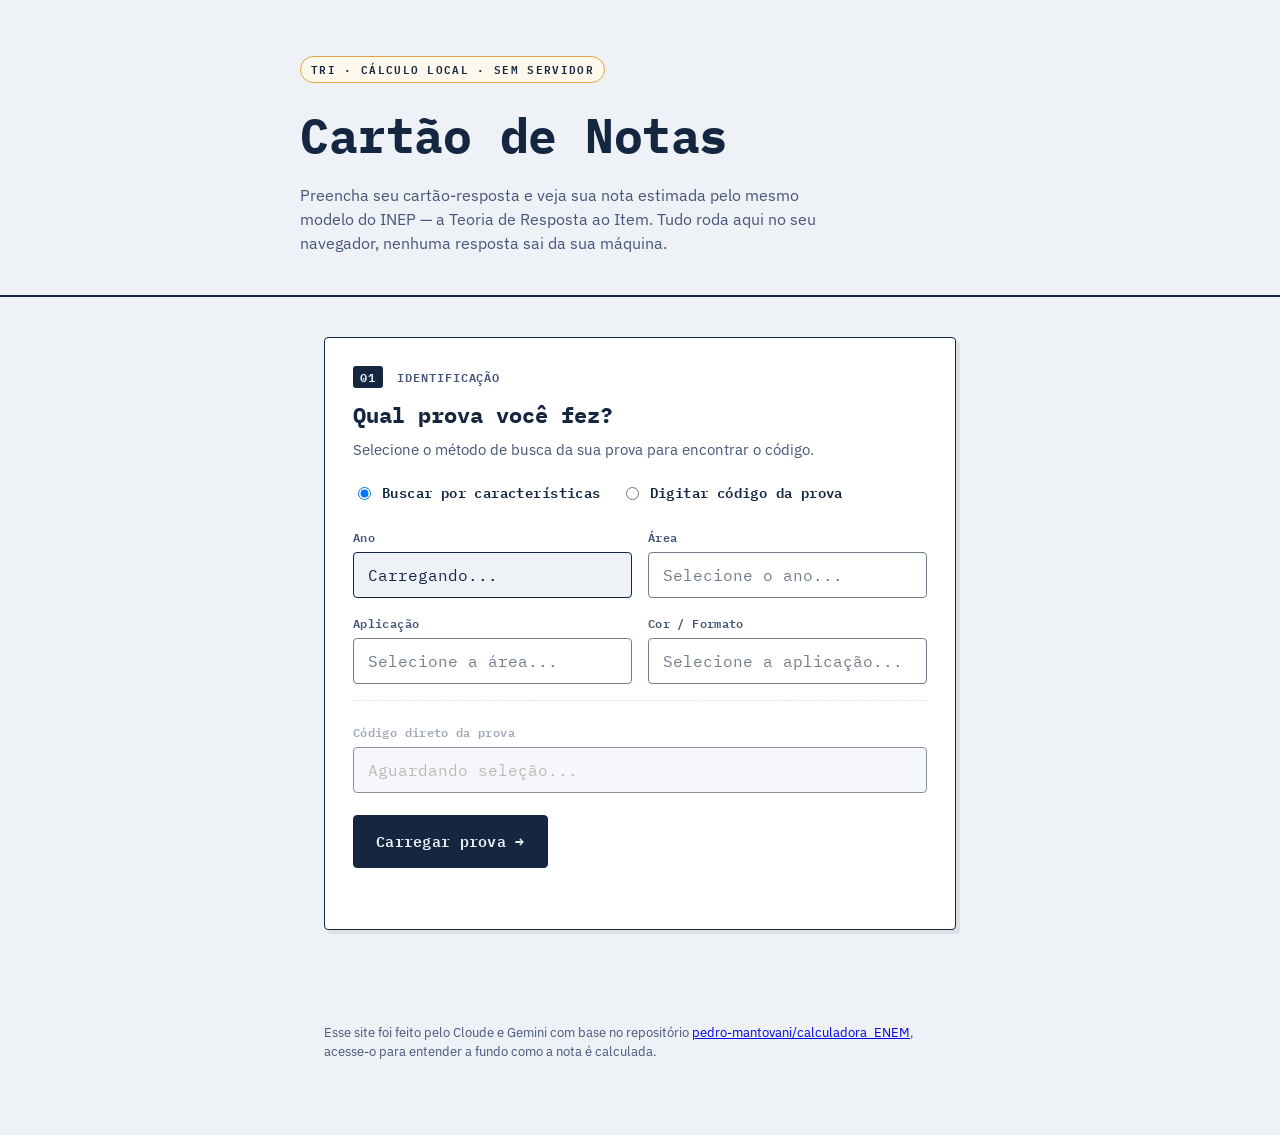
==== index.html @ 82634448 "Versão 1" ====
<!--
CÓDIGO GERADO COM CLOUDE AI COM BASE NOS CÓDIGOS ORIGINAIS EM PYTHON
Os códigos originais foram intensamente testados e estão disponíveis em:
https://github.com/pedro-mantovani/calculadora_ENEM
O erro médio é de 0,03 pontos
-->

<!DOCTYPE html>
<html lang="pt-BR">
<head>
<meta charset="UTF-8">
<meta name="viewport" content="width=device-width, initial-scale=1.0">
<title>Cartão de Notas — Calculadora TRI do ENEM</title>
<meta name="description" content="Calcule sua nota do ENEM pela Teoria de Resposta ao Item e veja o impacto de cada questão, direto no navegador.">
<link rel="preconnect" href="https://fonts.googleapis.com">
<link rel="preconnect" href="https://fonts.gstatic.com" crossorigin>
<link href="https://fonts.googleapis.com/css2?family=IBM+Plex+Mono:wght@400;500;600;700&family=IBM+Plex+Sans:wght@400;500;600;700&display=swap" rel="stylesheet">
<link rel="stylesheet" href="style.css">
</head>
<body>

<div class="grid-backdrop" aria-hidden="true"></div>

<header class="masthead">
  <div class="masthead-inner">
    <span class="stamp">TRI · CÁLCULO LOCAL · SEM SERVIDOR</span>
    <h1>Cartão de Notas</h1>
    <p class="subtitle">Preencha seu cartão-resposta e veja sua nota estimada pelo mesmo modelo do INEP — a Teoria de Resposta ao Item. Tudo roda aqui no seu navegador, nenhuma resposta sai da sua máquina.</p>
  </div>
</header>

<main>

  <!-- STEP 1: Identificação -->
  <section id="step-identificacao" class="card step">
    <div class="card-label"><span class="step-index">01</span> Identificação</div>
    <h2>Qual prova você fez?</h2>
    <p class="card-desc">Selecione o método de busca da sua prova para encontrar o código.</p>

    <!-- Alternador de Modos de Entrada -->
    <div class="input-mode-toggle" style="margin-bottom: 22px;">
      <label class="radio-label">
        <input type="radio" name="input_mode" value="cascata" checked>
        Buscar por características
      </label>
      <label class="radio-label">
        <input type="radio" name="input_mode" value="codigo">
        Digitar código da prova
      </label>
    </div>

    <!-- Novos filtros em cascata -->
    <div id="bloco-cascata">
      <div class="field-grid" id="filtros-cascata">
        <div class="field-row">
          <label for="sel-ano">Ano</label>
          <select id="sel-ano"><option value="">Carregando...</option></select>
        </div>
        <div class="field-row">
          <label for="sel-area">Área</label>
          <select id="sel-area" disabled><option value="">Selecione o ano...</option></select>
        </div>
        <div class="field-row">
          <label for="sel-aplicacao">Aplicação</label>
          <select id="sel-aplicacao" disabled><option value="">Selecione a área...</option></select>
        </div>
        <div class="field-row">
          <label for="sel-cor">Cor / Formato</label>
          <select id="sel-cor" disabled><option value="">Selecione a aplicação...</option></select>
        </div>
      </div>
    </div>

    <!-- Alternativa direta: digitar o código único -->
    <div id="bloco-codigo" style="margin-top: 16px; margin-bottom: 22px; border-top: 1px dashed var(--paper-line); padding-top: 22px; opacity: 0.5; pointer-events: none;">
      <div class="field-row">
        <label for="input-prova">Código direto da prova</label>
        <input type="text" id="input-prova" placeholder="Ex: 1201" inputmode="numeric">
      </div>
    </div>
  
    <button id="btn-carregar" class="btn-primary">Carregar prova →</button>
    <p class="hint" id="hint-identificacao"></p>
  </section>

  <!-- STEP 2: Idioma (somente Linguagens) -->
  <section id="step-idioma" class="card step hidden">
    <div class="card-label"><span class="step-index">02</span> Língua estrangeira</div>
    <h2>Inglês ou espanhol?</h2>
    <p class="card-desc">Sua prova de Linguagens teve um caderno específico para a língua estrangeira escolhida no dia da prova.</p>

    <div class="choice-row" id="idioma-choice">
      <button class="choice-btn" data-lingua="0">Inglês</button>
      <button class="choice-btn" data-lingua="1">Espanhol</button>
    </div>

    <p class="hint" id="hint-idioma"></p>
  </section>

  <!-- STEP 3: Cartão resposta -->
  <section id="step-respostas" class="card step hidden">
    <div class="card-label"><span class="step-index" id="step-respostas-index">02</span> Cartão-resposta</div>
    <h2><span id="area-nome"></span></h2>
    <p class="card-desc"><span id="num-questoes"></span> questões, posições <span id="pos-range"></span>. Marque cada bolha ou cole seu gabarito de uma vez.</p>

    <div class="paste-row">
      <input type="text" id="input-colar" placeholder="Colar respostas em sequência, ex: ABCDEABCDE...">
      <button id="btn-colar" class="btn-secondary">Preencher cartão</button>
    </div>
    
    <div class="correction-toggle" style="margin-bottom: 16px;">
      <label class="radio-label">
        <input type="checkbox" id="check-correcao">
        Mostrar correção (acertos, erros e gabarito)
      </label>
    </div>

    <div id="bubble-sheet" class="bubble-sheet" role="group" aria-label="Cartão resposta"></div>

    <button id="btn-calcular" class="btn-primary">Calcular nota →</button>
    <p class="hint" id="hint-respostas"></p>
  </section>

  <!-- STEP 4: Resultado -->
  <section id="step-resultado" class="card step hidden">
    <div class="card-label"><span class="step-index">03</span> Resultado</div>

    <div class="score-block">
      <div class="score-main">
        <span class="score-label" id="score-area-label"></span>
        <span class="score-number" id="score-nota">—</span>
        <span class="score-unit">pontos</span>
      </div>
      <div class="score-theta">
        Acertos = <span id="score-acertos">—</span> / <span id="total-questoes-resultado">—</span>
      </div>
    </div>

    <h3 class="impact-title">Impacto de cada questão</h3>
    <p class="card-desc">Se essa questão tivesse ido diferente, sua nota mudaria assim. Ordenado da maior perda para o maior ganho protegido.</p>

    <div id="loading-deltas" class="loading hidden">
      <span class="spinner" aria-hidden="true"></span> Recalculando 1 questão de cada vez para medir o impacto...
    </div>

    <div id="delta-table" class="delta-table"></div>

    <button id="btn-refazer" class="btn-secondary">Refazer com outro cartão</button>
  </section>

</main>

<footer>
  <p>Esse site foi feito pelo Cloude e Gemini com base no repositório <a href = "https://github.com/pedro-mantovani/calculadora_ENEM">pedro-mantovani/calculadora_ENEM</a>, acesse-o para entender a fundo como a nota é calculada.</p>
</footer>

<script src="script.js"></script>
</body>
</html>
---- style.css ----
/*
CÓDIGO GERADO COM CLOUDE AI COM BASE NOS CÓDIGOS ORIGINAIS EM PYTHON
Os códigos originais foram intensamente testados e estão disponíveis em:
https://github.com/pedro-mantovani/calculadora_ENEM
O erro médio é de 0,03 pontos
*/
/* =========================================================
   Cartão de Notas — design tokens
   Palette:  paper #EEF1F6 · ink #142640 · graphite #3A3F47
             acerto #1F7A53 · erro #C23B32 · stamp #E3A33E
   Type:     display/label -> IBM Plex Mono
             body           -> IBM Plex Sans
   ========================================================= */

:root {
  --paper: #eef1f6;
  --paper-line: #c9d2e0;
  --ink: #142640;
  --ink-soft: #46557a;
  --graphite: #23262b;
  --acerto: #1f7a53;
  --acerto-bg: #e3f2ea;
  --erro: #c23b32;
  --erro-bg: #fbe9e7;
  --stamp: #e3a33e;
  --card-bg: #ffffff;
  --radius: 4px;
  --mono: "IBM Plex Mono", ui-monospace, SFMono-Regular, Menlo, monospace;
  --sans: "IBM Plex Sans", system-ui, -apple-system, sans-serif;
}

* { box-sizing: border-box; }

@media (prefers-reduced-motion: reduce) {
  *, *::before, *::after { animation-duration: 0.001ms !important; transition-duration: 0.001ms !important; }
}

html, body {
  margin: 0;
  padding: 0;
  background: var(--paper);
  color: var(--ink);
  font-family: var(--sans);
  line-height: 1.5;
}

.grid-backdrop {
  position: fixed;
  inset: 0;
  z-index: -1;
  background-image:
    linear-gradient(var(--paper-line) 1px, transparent 1px),
    linear-gradient(90deg, var(--paper-line) 1px, transparent 1px);
  background-size: 28px 28px;
  opacity: 0.35;
}

/* ---------- Masthead ---------- */

.masthead {
  padding: 56px 24px 40px;
  border-bottom: 2px solid var(--ink);
}

.masthead-inner {
  max-width: 680px;
  margin: 0 auto;
}

.stamp {
  display: inline-block;
  font-family: var(--mono);
  font-size: 11px;
  font-weight: 600;
  letter-spacing: 0.12em;
  color: var(--ink);
  border: 1.5px solid var(--stamp);
  padding: 4px 10px;
  border-radius: 999px;
  background: #fff8ec;
}

.masthead h1 {
  font-family: var(--mono);
  font-size: clamp(32px, 6vw, 48px);
  font-weight: 700;
  margin: 16px 0 12px;
  letter-spacing: -0.01em;
}

.subtitle {
  font-size: 16px;
  color: var(--ink-soft);
  max-width: 54ch;
  margin: 0;
}

/* ---------- Main / cards ---------- */

main {
  max-width: 680px;
  margin: 0 auto;
  padding: 40px 24px 80px;
  display: flex;
  flex-direction: column;
  gap: 28px;
}

.card {
  background: var(--card-bg);
  border: 1.5px solid var(--ink);
  border-radius: var(--radius);
  padding: 28px 28px 30px;
  box-shadow: 4px 4px 0 rgba(20, 38, 64, 0.08);
}

.step.hidden { display: none; }

.card-label {
  font-family: var(--mono);
  font-size: 12px;
  font-weight: 600;
  letter-spacing: 0.08em;
  text-transform: uppercase;
  color: var(--ink-soft);
  margin-bottom: 10px;
}

.step-index {
  display: inline-block;
  background: var(--ink);
  color: var(--paper);
  padding: 2px 7px;
  border-radius: 3px;
  margin-right: 6px;
}

.card h2 {
  font-family: var(--mono);
  font-size: 22px;
  margin: 0 0 8px;
}

.card h3 {
  font-family: var(--mono);
  font-size: 17px;
  margin: 0 0 4px;
}

.card-desc {
  color: var(--ink-soft);
  font-size: 14.5px;
  margin: 0 0 22px;
}

/* ---------- Fields ---------- */

.field-grid {
  display: grid;
  grid-template-columns: 1fr 1fr;
  gap: 16px;
}

@media (max-width: 520px) {
  .field-grid { grid-template-columns: 1fr; }
}

.field-row {
  display: flex;
  flex-direction: column;
  gap: 6px;
}

label {
  font-family: var(--mono);
  font-size: 12px;
  font-weight: 600;
  color: var(--ink-soft);
  letter-spacing: 0.03em;
}

input[type="text"],
input[type="number"] {
  font-family: var(--mono);
  font-size: 16px;
  padding: 12px 14px;
  border: 1.5px solid var(--ink);
  border-radius: var(--radius);
  background: var(--paper);
  color: var(--ink);
  outline: none;
  width: 100%;
}

input:focus-visible {
  outline: 2px solid var(--stamp);
  outline-offset: 2px;
}

select {
  font-family: var(--mono);
  font-size: 16px;
  padding: 12px 14px;
  border: 1.5px solid var(--ink);
  border-radius: var(--radius);
  background: var(--paper);
  color: var(--ink);
  outline: none;
  width: 100%;
  appearance: none;
  cursor: pointer;
}

select:disabled {
  opacity: 0.6;
  cursor: not-allowed;
  background: var(--card-bg);
}

select:focus-visible {
  outline: 2px solid var(--stamp);
  outline-offset: 2px;
}

.radio-label {
  display: inline-flex;
  align-items: center;
  gap: 8px;
  cursor: pointer;
  margin-right: 16px;
  font-family: var(--mono);
  font-size: 13.5px;
  font-weight: 600;
  color: var(--ink);
}
.radio-label input[type="radio"],
.radio-label input[type="checkbox"] {
  cursor: pointer;
}

/* ---------- Buttons ---------- */

.btn-primary, .btn-secondary {
  font-family: var(--mono);
  font-size: 14.5px;
  font-weight: 600;
  letter-spacing: 0.02em;
  padding: 13px 22px;
  border-radius: var(--radius);
  cursor: pointer;
  border: 1.5px solid var(--ink);
  transition: transform 0.08s ease, box-shadow 0.08s ease;
}

.btn-primary {
  background: var(--ink);
  color: var(--paper);
}

.btn-primary:hover { transform: translate(-1px, -1px); box-shadow: 3px 3px 0 var(--stamp); }
.btn-primary:active { transform: translate(0, 0); box-shadow: none; }
.btn-primary:disabled { opacity: 0.5; cursor: not-allowed; transform: none; box-shadow: none; }

.btn-secondary {
  background: var(--card-bg);
  color: var(--ink);
}
.btn-secondary:hover { transform: translate(-1px, -1px); box-shadow: 3px 3px 0 var(--paper-line); }
.btn-secondary:active { transform: translate(0, 0); box-shadow: none; }

.btn-primary:focus-visible, .btn-secondary:focus-visible, .choice-btn:focus-visible {
  outline: 2px solid var(--stamp);
  outline-offset: 2px;
}

.hint {
  font-size: 13.5px;
  margin: 14px 0 0;
  min-height: 1.2em;
}
.hint.error { color: var(--erro); }
.hint.ok { color: var(--acerto); }

/* ---------- Choice buttons (idioma) ---------- */

.choice-row {
  display: flex;
  gap: 12px;
  margin-bottom: 6px;
  flex-wrap: wrap;
}

.choice-btn {
  font-family: var(--mono);
  font-size: 15px;
  font-weight: 600;
  padding: 14px 26px;
  border: 1.5px solid var(--ink);
  border-radius: var(--radius);
  background: var(--card-bg);
  color: var(--ink);
  cursor: pointer;
}

.choice-btn:hover { background: var(--paper); }
.choice-btn.selected { background: var(--ink); color: var(--paper); }

/* ---------- Paste row ---------- */

.paste-row {
  display: flex;
  gap: 10px;
  margin-bottom: 22px;
  flex-wrap: wrap;
}

.paste-row input { flex: 1 1 240px; }

/* ---------- Bubble sheet (signature element) ---------- */

.bubble-sheet {
  display: grid;
  grid-template-columns: repeat(auto-fill, minmax(150px, 1fr));
  gap: 10px 18px;
  margin-bottom: 26px;
  max-height: 480px;
  overflow-y: auto;
  padding: 4px 4px 4px 0;
}

.bubble-row {
  display: flex;
  align-items: center;
  gap: 8px;
}

.bubble-qnum {
  font-family: var(--mono);
  font-size: 12px;
  color: var(--ink-soft);
  width: 26px;
  flex-shrink: 0;
  text-align: right;
}

.bubble {
  width: 25px;
  height: 25px;
  border-radius: 50%;
  border: 1.5px solid var(--ink);
  background: var(--card-bg);
  font-family: var(--mono);
  font-size: 11px;
  font-weight: 600;
  color: var(--ink);
  cursor: pointer;
  display: flex;
  align-items: center;
  justify-content: center;
  flex-shrink: 0;
  transition: background 0.1s ease, color 0.1s ease, transform 0.05s ease, border-color 0.1s ease;
}

.bubble:hover { background: var(--paper); }
.bubble:active { transform: scale(0.92); }

.bubble.filled {
  background: var(--graphite);
  border-color: var(--graphite);
  color: var(--paper);
}

.bubble-row.answered .bubble-qnum { color: var(--ink); font-weight: 700; }

/* ---------- Gabarito Visual ---------- */

.mostrar-gabarito .bubble[data-is-correct="true"] {
  border-color: var(--acerto);
  color: var(--acerto);
  background: var(--acerto-bg);
}

.mostrar-gabarito .bubble.filled[data-is-correct="true"] {
  background: var(--acerto);
  border-color: var(--acerto);
  color: #fff;
}

.mostrar-gabarito .bubble.filled[data-is-correct="false"] {
  background: var(--erro);
  border-color: var(--erro);
  color: #fff;
}


/* ---------- Score block ---------- */

.score-block {
  border: 1.5px dashed var(--ink);
  border-radius: var(--radius);
  padding: 26px 22px;
  margin-bottom: 30px;
  background: var(--paper);
  text-align: center;
}

.score-main {
  display: flex;
  align-items: baseline;
  justify-content: center;
  gap: 10px;
  flex-wrap: wrap;
}

.score-label {
  font-family: var(--mono);
  font-size: 13px;
  color: var(--ink-soft);
  letter-spacing: 0.05em;
  text-transform: uppercase;
  width: 100%;
}

.score-number {
  font-family: var(--mono);
  font-size: clamp(48px, 10vw, 72px);
  font-weight: 700;
  color: var(--ink);
  letter-spacing: -0.01em;
}

.score-unit {
  font-family: var(--mono);
  font-size: 15px;
  color: var(--ink-soft);
}

.score-theta {
  margin-top: 10px;
  font-family: var(--mono);
  font-size: 13.5px;
  color: var(--ink-soft);
  font-weight: 600;
}

.impact-title { margin-top: 4px; }

/* ---------- Loading ---------- */

.loading {
  display: flex;
  align-items: center;
  gap: 10px;
  font-family: var(--mono);
  font-size: 13px;
  color: var(--ink-soft);
  margin: 6px 0 18px;
}
.loading.hidden { display: none; }

.spinner {
  width: 14px;
  height: 14px;
  border: 2px solid var(--paper-line);
  border-top-color: var(--ink);
  border-radius: 50%;
  animation: spin 0.7s linear infinite;
  flex-shrink: 0;
}

@keyframes spin { to { transform: rotate(360deg); } }

/* ---------- Delta table ---------- */

.delta-table {
  display: flex;
  flex-direction: column;
  gap: 2px;
  border-top: 1px solid var(--paper-line);
}

.delta-row {
  display: grid;
  grid-template-columns: 52px 1fr 96px;
  align-items: center;
  gap: 12px;
  padding: 9px 0;
  border-bottom: 1px solid var(--paper-line);
  font-size: 13.5px;
}

.delta-qnum {
  font-family: var(--mono);
  font-size: 12.5px;
  color: var(--ink-soft);
}

.delta-badge {
  display: inline-block;
  font-family: var(--mono);
  font-size: 10.5px;
  font-weight: 600;
  padding: 2px 7px;
  border-radius: 999px;
  margin-left: 8px;
}

.delta-badge.acerto { background: var(--acerto-bg); color: var(--acerto); }
.delta-badge.erro { background: var(--erro-bg); color: var(--erro); }

.delta-bar-wrap {
  position: relative;
  height: 16px;
  background: var(--paper);
  border-radius: 3px;
  overflow: hidden;
}

.delta-bar {
  position: absolute;
  top: 0;
  bottom: 0;
  border-radius: 3px;
}

.delta-bar.erro { background: var(--erro); left: 0; }
.delta-bar.acerto { background: var(--acerto); left: 0; }

.delta-value {
  font-family: var(--mono);
  font-size: 13px;
  font-weight: 600;
  text-align: right;
}

.delta-value.erro { color: var(--erro); }
.delta-value.acerto { color: var(--acerto); }

/* ---------- Footer ---------- */

footer {
  max-width: 680px;
  margin: 0 auto;
  padding: 0 24px 60px;
  font-size: 13px;
  color: var(--ink-soft);
}

footer code {
  font-family: var(--mono);
  background: var(--paper-line);
  padding: 1px 5px;
  border-radius: 3px;
}
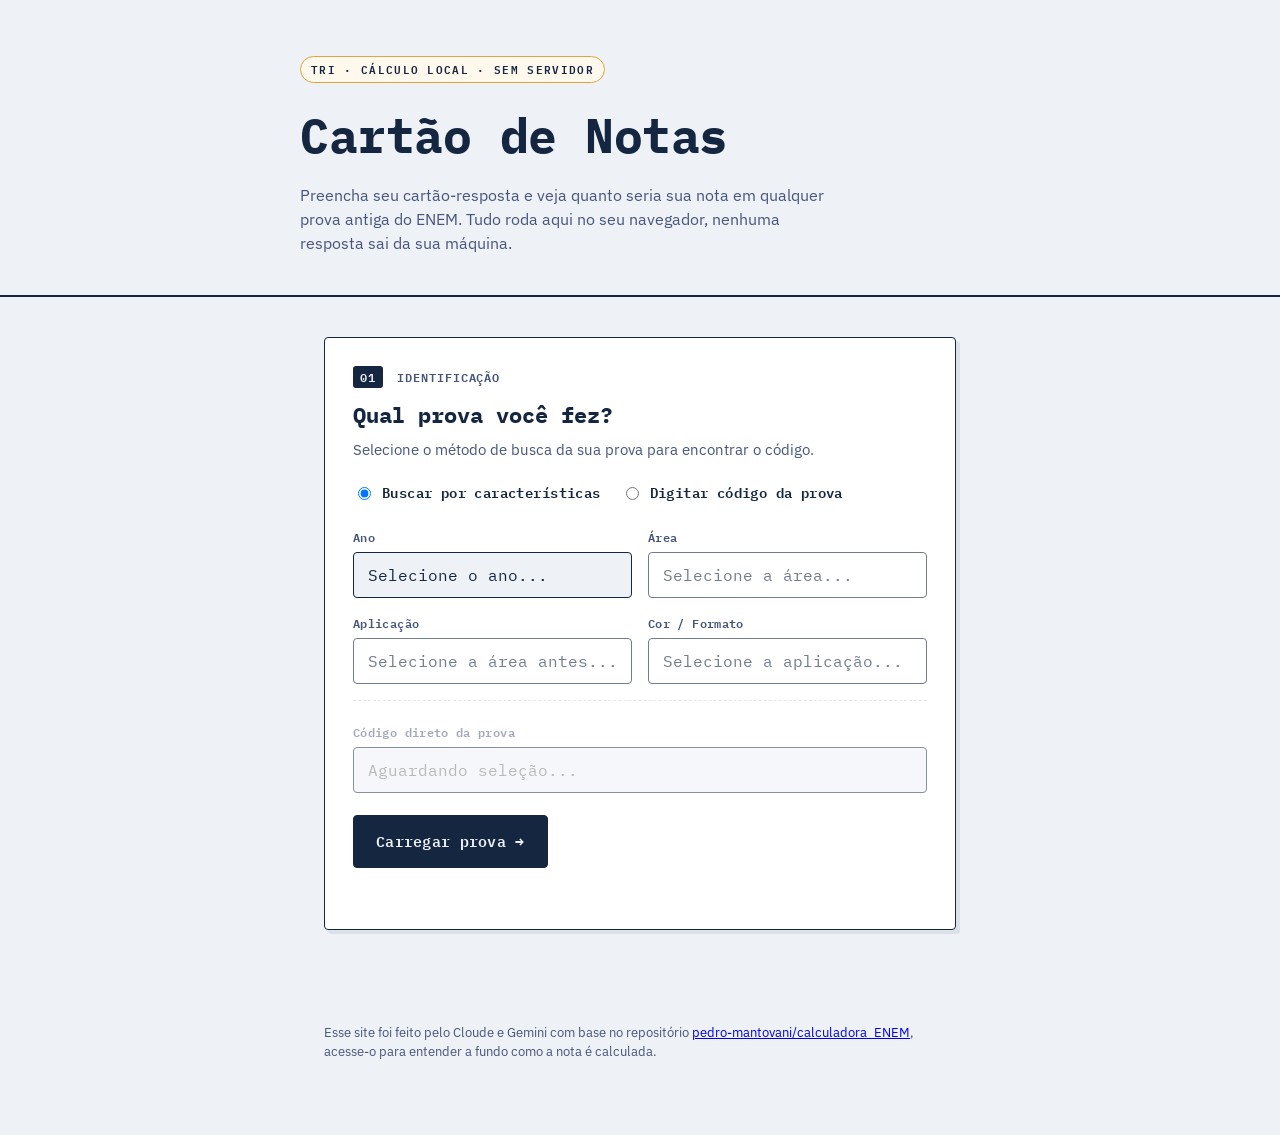
==== commit 01f1028d: "adição de monitoramento de tráfego" ====
--- a/index.html
+++ b/index.html
@@ -19,13 +19,24 @@
 </head>
 <body>
 
+<!-- Google tag (gtag.js) -->
+<script async src="https://www.googletagmanager.com/gtag/js?id=G-W03G5R3L4E"></script>
+<script>
+  window.dataLayer = window.dataLayer || [];
+  function gtag(){dataLayer.push(arguments);}
+  gtag('js', new Date());
+
+  gtag('config', 'G-W03G5R3L4E');
+</script>
+
+
 <div class="grid-backdrop" aria-hidden="true"></div>
 
 <header class="masthead">
   <div class="masthead-inner">
     <span class="stamp">TRI · CÁLCULO LOCAL · SEM SERVIDOR</span>
     <h1>Cartão de Notas</h1>
-    <p class="subtitle">Preencha seu cartão-resposta e veja sua nota estimada pelo mesmo modelo do INEP — a Teoria de Resposta ao Item. Tudo roda aqui no seu navegador, nenhuma resposta sai da sua máquina.</p>
+    <p class="subtitle">Preencha seu cartão-resposta e veja quanto seria sua nota em qualquer prova antiga do ENEM. Tudo roda aqui no seu navegador, nenhuma resposta sai da sua máquina.</p>
   </div>
 </header>
 
@@ -137,7 +148,7 @@
     </div>
 
     <h3 class="impact-title">Impacto de cada questão</h3>
-    <p class="card-desc">Se essa questão tivesse ido diferente, sua nota mudaria assim. Ordenado da maior perda para o maior ganho protegido.</p>
+    <p class="card-desc">Se essa questão tivesse ido diferente, sua nota mudaria assim. Ordenado da maior perda para o maior ganho.</p>
 
     <div id="loading-deltas" class="loading hidden">
       <span class="spinner" aria-hidden="true"></span> Recalculando 1 questão de cada vez para medir o impacto...
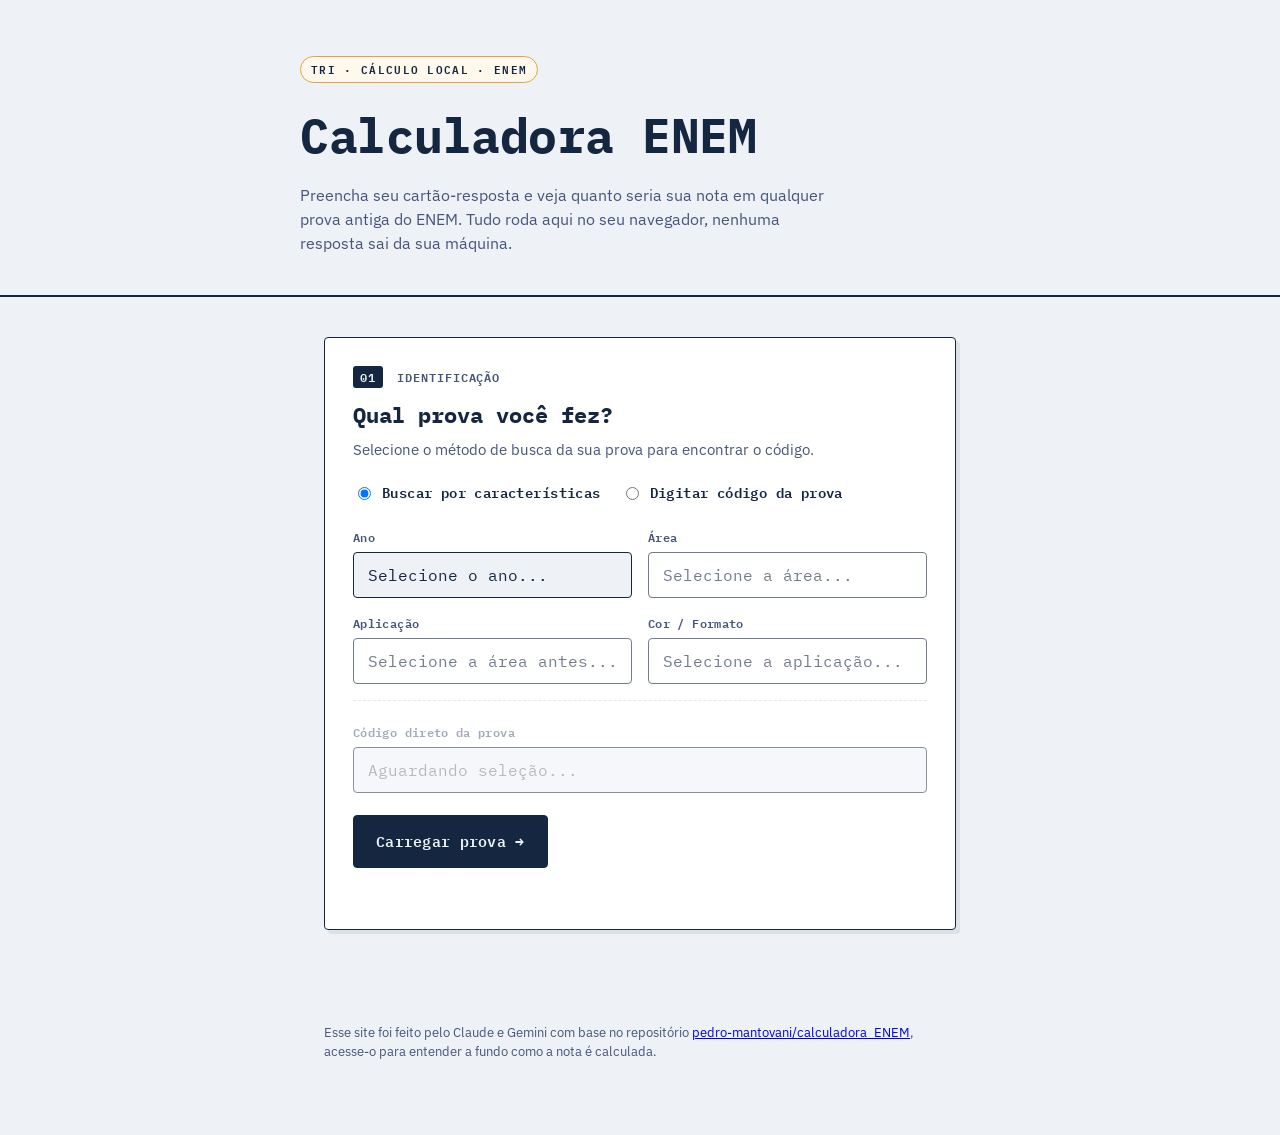
==== commit ca39da6d: "adição de monitoramento de tráfego" ====
--- a/index.html
+++ b/index.html
@@ -10,7 +10,7 @@
 <head>
 <meta charset="UTF-8">
 <meta name="viewport" content="width=device-width, initial-scale=1.0">
-<title>Cartão de Notas — Calculadora TRI do ENEM</title>
+<title>Calculadora notas ENEM</title>
 <meta name="description" content="Calcule sua nota do ENEM pela Teoria de Resposta ao Item e veja o impacto de cada questão, direto no navegador.">
 <link rel="preconnect" href="https://fonts.googleapis.com">
 <link rel="preconnect" href="https://fonts.gstatic.com" crossorigin>
@@ -34,8 +34,8 @@
 
 <header class="masthead">
   <div class="masthead-inner">
-    <span class="stamp">TRI · CÁLCULO LOCAL · SEM SERVIDOR</span>
-    <h1>Cartão de Notas</h1>
+    <span class="stamp">TRI · CÁLCULO LOCAL · ENEM</span>
+    <h1>Calculadora ENEM</h1>
     <p class="subtitle">Preencha seu cartão-resposta e veja quanto seria sua nota em qualquer prova antiga do ENEM. Tudo roda aqui no seu navegador, nenhuma resposta sai da sua máquina.</p>
   </div>
 </header>
@@ -162,7 +162,7 @@
 </main>
 
 <footer>
-  <p>Esse site foi feito pelo Cloude e Gemini com base no repositório <a href = "https://github.com/pedro-mantovani/calculadora_ENEM">pedro-mantovani/calculadora_ENEM</a>, acesse-o para entender a fundo como a nota é calculada.</p>
+  <p>Esse site foi feito pelo Claude e Gemini com base no repositório <a href = "https://github.com/pedro-mantovani/calculadora_ENEM">pedro-mantovani/calculadora_ENEM</a>, acesse-o para entender a fundo como a nota é calculada.</p>
 </footer>
 
 <script src="script.js"></script>
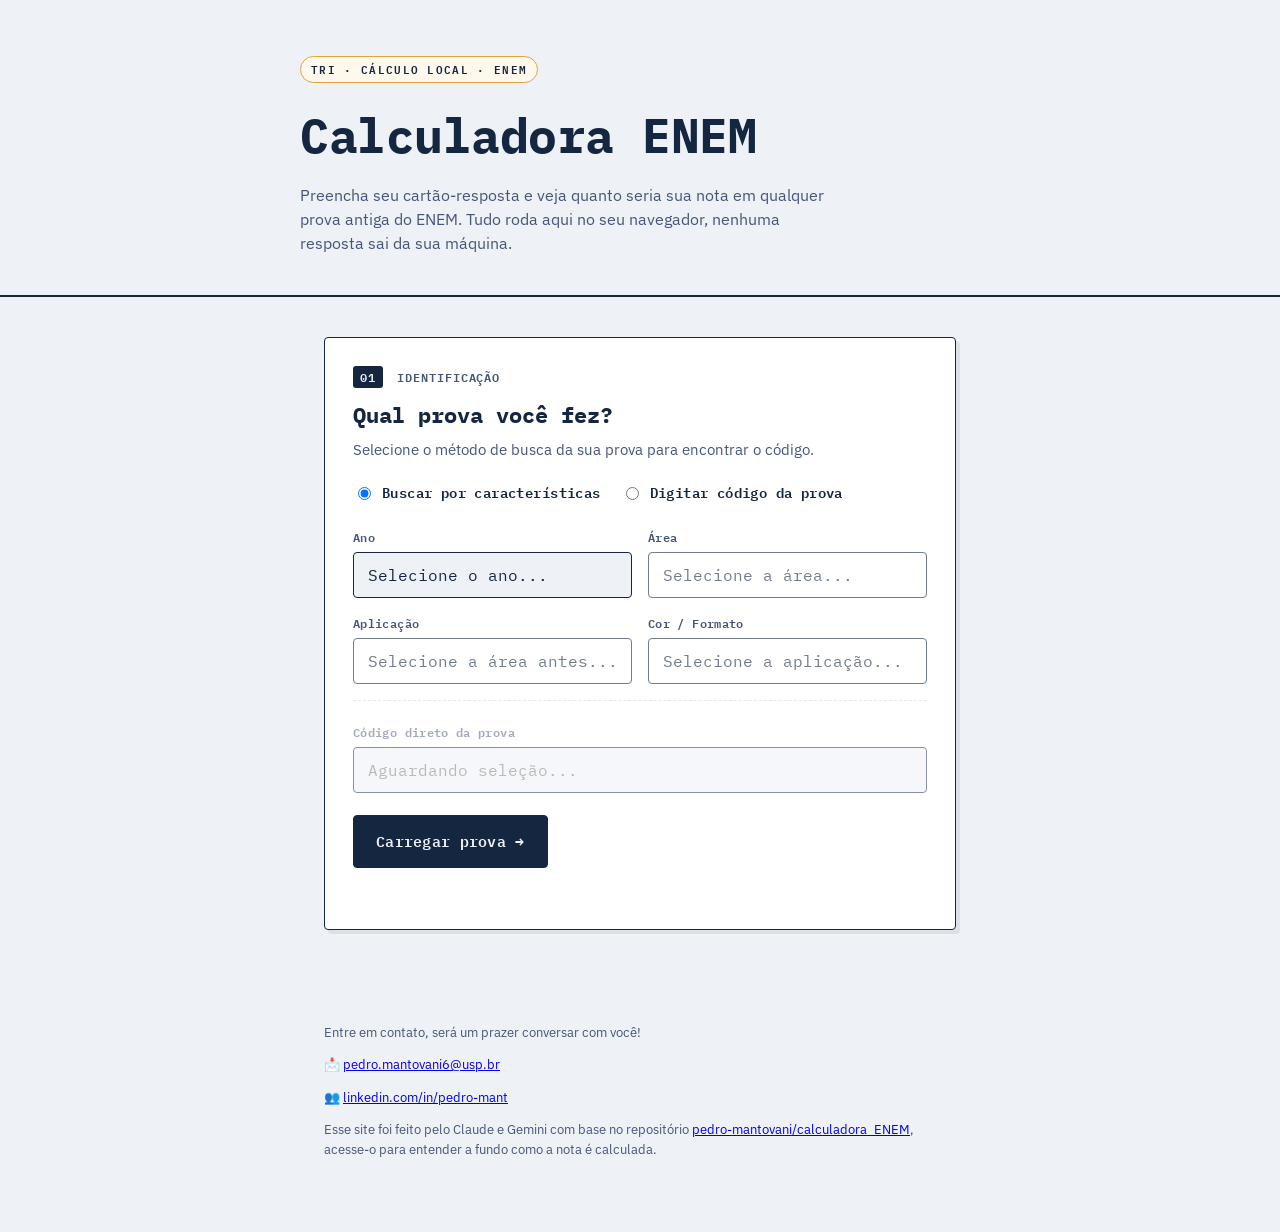
==== commit d2261b31: "Erro médio e máximo da amostra" ====
--- a/index.html
+++ b/index.html
@@ -1,8 +1,8 @@
 <!--
-CÓDIGO GERADO COM CLOUDE AI COM BASE NOS CÓDIGOS ORIGINAIS EM PYTHON
+CÓDIGO GERADO COM CLAUDE AI COM BASE NOS CÓDIGOS ORIGINAIS EM PYTHON
 Os códigos originais foram intensamente testados e estão disponíveis em:
 https://github.com/pedro-mantovani/calculadora_ENEM
-O erro médio é de 0,03 pontos
+O erro médio é inferior a presisão mostrada no ENEM (um décimo)
 -->
 
 <!DOCTYPE html>
@@ -60,7 +60,7 @@
       </label>
     </div>
 
-    <!-- Novos filtros em cascata -->
+    <!-- Filtros em cascata -->
     <div id="bloco-cascata">
       <div class="field-grid" id="filtros-cascata">
         <div class="field-row">
@@ -89,7 +89,25 @@
         <input type="text" id="input-prova" placeholder="Ex: 1201" inputmode="numeric">
       </div>
     </div>
-  
+
+    <!-- Bloco com informações sobre Erro Médio e Erro Máximo -->
+    <div id="info-precisao-prova" class="info-precisao hidden">
+      <div class="precisao-header">
+        <span class="precisao-badge">Confiabilidade do Modelo (amostra de ~800 participantes)</span>
+      </div>
+      <div class="precisao-grid">
+        <div class="precisao-item">
+          <span class="precisao-label">Erro Médio da Amostra</span>
+          <span class="precisao-valor" id="val-erro-medio">—</span>
+        </div>
+        <div class="precisao-item">
+          <span class="precisao-label">Erro Máximo Observado</span>
+          <span class="precisao-valor" id="val-erro-maximo">—</span>
+        </div>
+      </div>
+      <p class="precisao-obs" id="precisao-obs"></p>
+    </div>
+
     <button id="btn-carregar" class="btn-primary">Carregar prova →</button>
     <p class="hint" id="hint-identificacao"></p>
   </section>
@@ -143,6 +161,9 @@
         <span class="score-unit">pontos</span>
       </div>
       <div class="score-theta">
+        θ (habilidade estimada) = <span id="score-theta">—</span>
+      </div>
+      <div class="score-theta">
         Acertos = <span id="score-acertos">—</span> / <span id="total-questoes-resultado">—</span>
       </div>
     </div>
@@ -162,6 +183,9 @@
 </main>
 
 <footer>
+  <p>Entre em contato, será um prazer conversar com você!<p>
+  </p>📩  <a href="mailto:pedro.mantovani6@usp.br">pedro.mantovani6@usp.br</a></p>
+  </p>👥  <a href="linkedin.com/in/pedro-mant">linkedin.com/in/pedro-mant</a></p>
   <p>Esse site foi feito pelo Claude e Gemini com base no repositório <a href = "https://github.com/pedro-mantovani/calculadora_ENEM">pedro-mantovani/calculadora_ENEM</a>, acesse-o para entender a fundo como a nota é calculada.</p>
 </footer>
 
--- a/style.css
+++ b/style.css
@@ -1,8 +1,8 @@
 /*
-CÓDIGO GERADO COM CLOUDE AI COM BASE NOS CÓDIGOS ORIGINAIS EM PYTHON
+CÓDIGO GERADO COM CLAUDE AI COM BASE NOS CÓDIGOS ORIGINAIS EM PYTHON
 Os códigos originais foram intensamente testados e estão disponíveis em:
 https://github.com/pedro-mantovani/calculadora_ENEM
-O erro médio é de 0,03 pontos
+O erro médio é inferior a presisão mostrada no ENEM (um décimo)
 */
 /* =========================================================
    Cartão de Notas — design tokens
@@ -321,10 +321,11 @@
 .bubble-sheet {
   display: grid;
   grid-template-columns: repeat(auto-fill, minmax(150px, 1fr));
+  grid-template-rows: repeat(15, auto); 
+  grid-auto-flow: column; 
   gap: 10px 18px;
   margin-bottom: 26px;
-  max-height: 480px;
-  overflow-y: auto;
+  height: auto; 
   padding: 4px 4px 4px 0;
 }
 
@@ -551,4 +552,72 @@
   background: var(--paper-line);
   padding: 1px 5px;
   border-radius: 3px;
+}
+
+/* ---------- Painel de Confiabilidade / Precisão ---------- */
+
+.info-precisao {
+  margin: 18px 0 22px;
+  padding: 16px;
+  background: var(--paper);
+  border: 1.5px dashed var(--paper-line);
+  border-radius: var(--radius);
+  transition: all 0.2s ease;
+}
+
+.info-precisao.hidden {
+  display: none;
+}
+
+.precisao-header {
+  margin-bottom: 12px;
+}
+
+.precisao-badge {
+  font-family: var(--mono);
+  font-size: 11px;
+  font-weight: 600;
+  text-transform: uppercase;
+  letter-spacing: 0.08em;
+  color: var(--ink-soft);
+}
+
+.precisao-grid {
+  display: grid;
+  grid-template-columns: 1fr 1fr;
+  gap: 12px;
+  margin-bottom: 10px;
+}
+
+.precisao-item {
+  display: flex;
+  flex-direction: column;
+  gap: 4px;
+}
+
+.precisao-label {
+  font-size: 12px;
+  color: var(--ink-soft);
+}
+
+.precisao-valor {
+  font-family: var(--mono);
+  font-size: 18px;
+  font-weight: 700;
+  color: var(--ink);
+}
+
+.precisao-obs {
+  font-size: 12.5px;
+  margin: 8px 0 0;
+  line-height: 1.4;
+}
+
+.precisao-obs.ok {
+  color: var(--acerto);
+}
+
+.precisao-obs.alerta {
+  color: var(--erro);
+  font-weight: 500;
 }
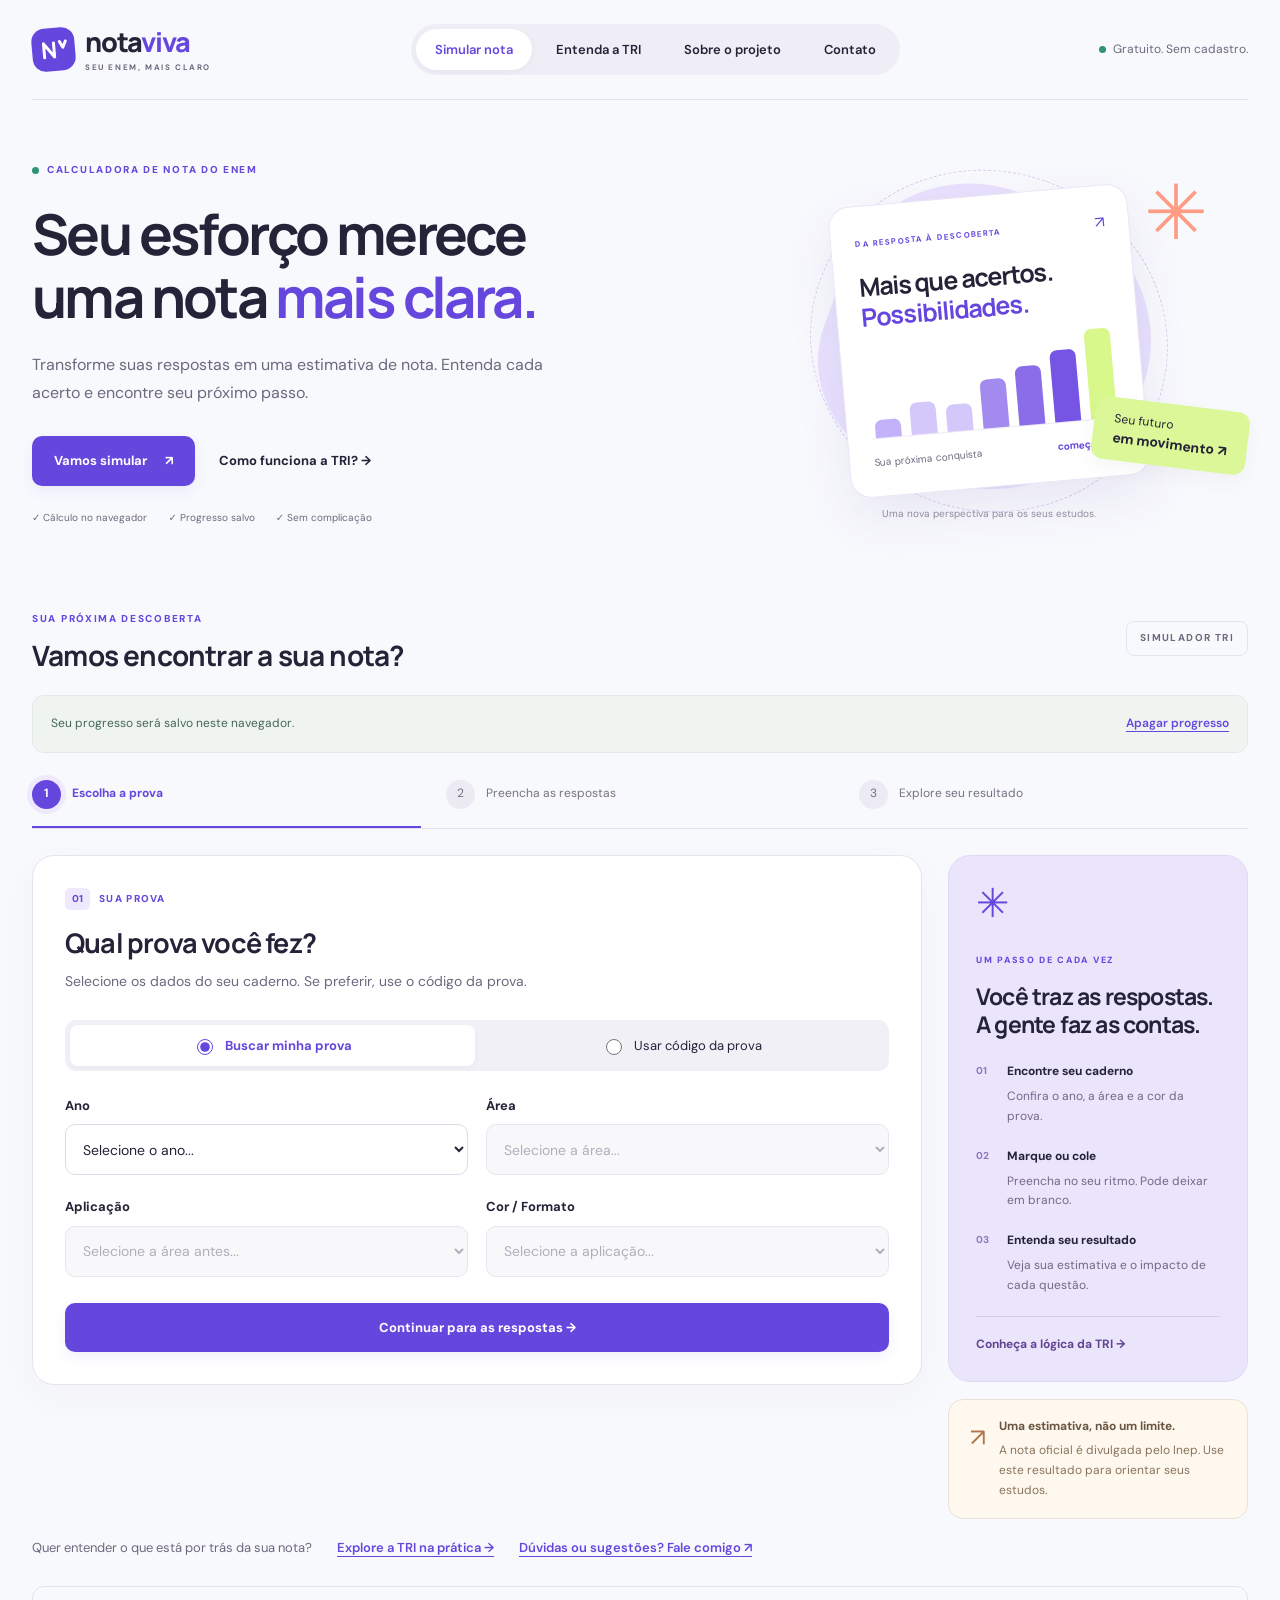
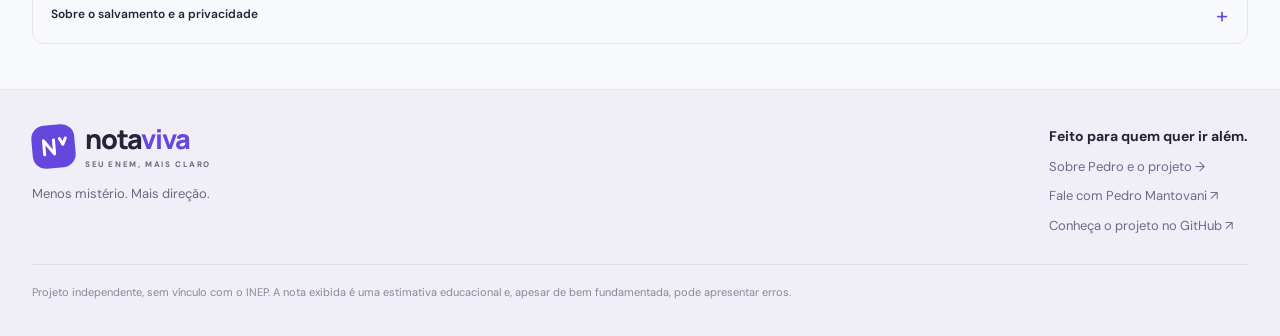
==== commit 3779879c: "Reconstrução do site" ====
--- a/index.html
+++ b/index.html
@@ -1,5 +1,5 @@
 <!--
-CÓDIGO GERADO COM CLAUDE AI COM BASE NOS CÓDIGOS ORIGINAIS EM PYTHON
+CÓDIGO GERADO COM CLAUDE AI, GEMINI E CHATGPT COM BASE NOS CÓDIGOS ORIGINAIS EM PYTHON
 Os códigos originais foram intensamente testados e estão disponíveis em:
 https://github.com/pedro-mantovani/calculadora_ENEM
 O erro médio é inferior a presisão mostrada no ENEM (um décimo)
@@ -10,14 +10,14 @@
 <head>
 <meta charset="UTF-8">
 <meta name="viewport" content="width=device-width, initial-scale=1.0">
-<title>Calculadora notas ENEM</title>
+<title>NotaViva — Calculadora de nota do ENEM com TRI</title>
 <meta name="description" content="Calcule sua nota do ENEM pela Teoria de Resposta ao Item e veja o impacto de cada questão, direto no navegador.">
 <link rel="preconnect" href="https://fonts.googleapis.com">
 <link rel="preconnect" href="https://fonts.gstatic.com" crossorigin>
-<link href="https://fonts.googleapis.com/css2?family=IBM+Plex+Mono:wght@400;500;600;700&family=IBM+Plex+Sans:wght@400;500;600;700&display=swap" rel="stylesheet">
+<link href="https://fonts.googleapis.com/css2?family=DM+Sans:wght@400;500;600;700&family=Manrope:wght@400;500;600;700;800&display=swap" rel="stylesheet">
 <link rel="stylesheet" href="style.css">
-</head>
-<body>
+<meta name="theme-color" content="#6547de"><link rel="icon" type="image/svg+xml" href="favicon.svg"></head>
+<body class="calculator-page">
 
 <!-- Google tag (gtag.js) -->
 <script async src="https://www.googletagmanager.com/gtag/js?id=G-W03G5R3L4E"></script>
@@ -30,33 +30,30 @@
 </script>
 
 
-<div class="grid-backdrop" aria-hidden="true"></div>
 
-<header class="masthead">
-  <div class="masthead-inner">
-    <span class="stamp">TRI · CÁLCULO LOCAL · ENEM</span>
-    <h1>Calculadora ENEM</h1>
-    <p class="subtitle">Preencha seu cartão-resposta e veja quanto seria sua nota em qualquer prova antiga do ENEM. Tudo roda aqui no seu navegador, nenhuma resposta sai da sua máquina.</p>
-  </div>
-</header>
-
-<main>
-
+<a class="skip-link" href="#step-identificacao">Pular para a calculadora</a>
+<nav class="topbar" aria-label="Navegação principal"><a class="brand" href="index.html" aria-label="NotaViva — início"><span class="brand-icon" aria-hidden="true"><svg viewBox="0 0 32 32" fill="none"><path d="M6 23V9l10 14V9M22 8l3 6 3-6" stroke="currentColor" stroke-width="3" stroke-linecap="round" stroke-linejoin="round"/></svg></span><span>nota<span class="brand-accent">viva</span><span class="brand-sub">SEU ENEM, MAIS CLARO</span></span></a><div class="nav-links"><a href="index.html" aria-current="page">Simular nota</a><a href="como-funciona.html" >Entenda a TRI</a><a href="sobre.html">Sobre o projeto</a><a href="contato.html" >Contato</a></div><span class="nav-note"><span class="live-dot"></span> Gratuito. Sem cadastro.</span></nav>
+<header class="page-intro calculator-intro"><div class="hero-copy"><span class="eyebrow"><span class="live-dot"></span> CALCULADORA DE NOTA DO ENEM</span><h1>Seu esforço merece<br>uma nota <em>mais clara.</em></h1><p>Transforme suas respostas em uma estimativa de nota. Entenda cada acerto e encontre seu próximo passo.</p><div class="hero-actions"><a class="btn-primary" href="#step-identificacao">Vamos simular <span aria-hidden="true">↗</span></a><a class="learn-link" href="como-funciona.html">Como funciona a TRI? <span aria-hidden="true">→</span></a></div><div class="hero-tags"><span>✓ Cálculo no navegador</span><span>✓ Progresso salvo</span><span>✓ Sem complicação</span></div></div><div class="hero-visual" aria-hidden="true"><div class="visual-orbit"></div><span class="visual-star">✳</span><div class="visual-card"><div class="visual-card-top"><span class="visual-badge">DA RESPOSTA À DESCOBERTA</span><span>↗</span></div><h2>Mais que acertos.<br><span>Possibilidades.</span></h2><div class="visual-bars"><i></i><i></i><i></i><i></i><i></i><i></i><i></i></div><div class="visual-card-bottom"><span>Sua próxima conquista</span><b>começa aqui.</b></div></div><div class="visual-sticker">Seu futuro<br><strong>em movimento ↗</strong></div><span class="visual-caption">Uma nova perspectiva para os seus estudos.</span></div></header>
+<main id="simulador"><div class="workspace-title"><div><span class="eyebrow">SUA PRÓXIMA DESCOBERTA</span><h2>Vamos encontrar a sua nota?</h2></div><span class="workspace-label">SIMULADOR TRI</span></div>
+<div class="session-bar"><span id="storage-status" role="status" aria-live="polite">Seu progresso será salvo neste navegador.</span><div><button id="btn-trocar" class="text-button" type="button" hidden>Trocar prova</button><button id="btn-limpar" class="text-button" type="button">Apagar progresso</button></div></div>
+<p class="exam-summary" id="exam-summary" hidden></p>
+<ol class="journey" aria-label="Etapas da simulação"><li class="active" data-stage="1"><button type="button" data-go-stage="1" aria-current="step"><span>1</span> Escolha a prova</button></li><li data-stage="2"><button type="button" data-go-stage="2"><span>2</span> Preencha as respostas</button></li><li data-stage="3"><button type="button" data-go-stage="3"><span>3</span> Explore seu resultado</button></li></ol><p id="journey-status" class="hint" role="status" aria-live="polite"></p>
+<div class="calculator-layout"><div class="calculator-panels" id="calculator-panels">
   <!-- STEP 1: Identificação -->
   <section id="step-identificacao" class="card step">
-    <div class="card-label"><span class="step-index">01</span> Identificação</div>
+    <div class="card-label"><span class="step-index">01</span> Sua prova</div>
     <h2>Qual prova você fez?</h2>
-    <p class="card-desc">Selecione o método de busca da sua prova para encontrar o código.</p>
+    <p class="card-desc">Selecione os dados do seu caderno. Se preferir, use o código da prova.</p>
 
     <!-- Alternador de Modos de Entrada -->
     <div class="input-mode-toggle" style="margin-bottom: 22px;">
       <label class="radio-label">
         <input type="radio" name="input_mode" value="cascata" checked>
-        Buscar por características
+        Buscar minha prova
       </label>
       <label class="radio-label">
         <input type="radio" name="input_mode" value="codigo">
-        Digitar código da prova
+        Usar código da prova
       </label>
     </div>
 
@@ -92,8 +89,8 @@
 
     <!-- Bloco com informações sobre Erro Médio e Erro Máximo -->
     <div id="info-precisao-prova" class="info-precisao hidden">
-      <div class="precisao-header">
-        <span class="precisao-badge">Confiabilidade do Modelo (amostra de ~800 participantes)</span>
+      <details><summary>Ver precisão desta prova</summary><div class="precisao-header">
+        <span class="precisao-badge">Métricas de validação do modelo</span>
       </div>
       <div class="precisao-grid">
         <div class="precisao-item">
@@ -105,11 +102,11 @@
           <span class="precisao-valor" id="val-erro-maximo">—</span>
         </div>
       </div>
-      <p class="precisao-obs" id="precisao-obs"></p>
+      <p class="precisao-obs" id="precisao-obs"></p></details>
     </div>
 
-    <button id="btn-carregar" class="btn-primary">Carregar prova →</button>
-    <p class="hint" id="hint-identificacao"></p>
+    <button id="btn-carregar" class="btn-primary">Continuar para as respostas →</button>
+    <p role="status" aria-live="polite" class="hint" id="hint-identificacao"></p>
   </section>
 
   <!-- STEP 2: Idioma (somente Linguagens) -->
@@ -123,72 +120,63 @@
       <button class="choice-btn" data-lingua="1">Espanhol</button>
     </div>
 
-    <p class="hint" id="hint-idioma"></p>
+    <p role="status" aria-live="polite" class="hint" id="hint-idioma"></p>
   </section>
 
   <!-- STEP 3: Cartão resposta -->
   <section id="step-respostas" class="card step hidden">
     <div class="card-label"><span class="step-index" id="step-respostas-index">02</span> Cartão-resposta</div>
     <h2><span id="area-nome"></span></h2>
-    <p class="card-desc"><span id="num-questoes"></span> questões, posições <span id="pos-range"></span>. Marque cada bolha ou cole seu gabarito de uma vez.</p>
+    <p class="card-desc"><span id="num-questoes"></span> questões, posições <span id="pos-range"></span>. Selecione uma alternativa por questão ou cole suas respostas de uma vez.</p>
 
-    <div class="paste-row">
-      <input type="text" id="input-colar" placeholder="Colar respostas em sequência, ex: ABCDEABCDE...">
-      <button id="btn-colar" class="btn-secondary">Preencher cartão</button>
+    <details class="optional-panel"><summary>Colar uma sequência de respostas</summary><label class="paste-label" for="input-colar">Já tem suas respostas? Cole aqui para preencher mais rápido.</label><div class="paste-row">
+      <textarea id="input-colar" rows="3" placeholder="ABC-DE ou 1:A 2:B 3:- 4:D" spellcheck="false" aria-describedby="paste-help"></textarea>
+      </div><p id="paste-help" class="input-help">Cole letras, separadas ou juntas, ou respostas numeradas (1:A 2:B). Use -, _, X, ? ou 0 para branco. Espaços e quebras de linha separam respostas; vírgulas consecutivas preservam um branco.</p><div class="paste-options"><label for="paste-mode">Como preencher<select id="paste-mode"><option value="replace">Substituir o cartão</option><option value="merge">Mesclar, mantendo as demais respostas</option></select></label><label for="paste-start">Começar na posição<input id="paste-start" type="number" min="1" value="1"></label></div><div class="paste-row"><button id="btn-colar" class="btn-secondary">Preencher cartão</button><button id="btn-desfazer" class="btn-secondary" disabled>Desfazer preenchimento</button>
     </div>
     
-    <div class="correction-toggle" style="margin-bottom: 16px;">
+    </details><div class="correction-toggle" style="margin-bottom: 16px;">
       <label class="radio-label">
         <input type="checkbox" id="check-correcao">
         Mostrar correção (acertos, erros e gabarito)
       </label>
     </div>
 
-    <div id="bubble-sheet" class="bubble-sheet" role="group" aria-label="Cartão resposta"></div>
+    <div class="answer-progress"><span id="answer-count" role="status">0 respostas preenchidas</span><progress id="answer-progress" value="0" max="45" aria-label="Progresso do cartão"></progress></div><div class="correction-legend">Na correção: <span>✓ verde = gabarito</span><span>× vermelho = resposta incorreta</span></div><p class="input-help">Leia de cima para baixo em cada coluna. Clique novamente na alternativa marcada ou em “–” para deixar em branco. No cálculo, branco conta como erro; itens anulados são desconsiderados.</p><div id="bubble-sheet" class="bubble-sheet" role="group" aria-label="Cartão resposta"></div>
 
-    <button id="btn-calcular" class="btn-primary">Calcular nota →</button>
-    <p class="hint" id="hint-respostas"></p>
+    <button id="btn-calcular" class="btn-primary">Descobrir minha nota →</button>
+    <p role="status" aria-live="polite" class="hint" id="hint-respostas"></p>
   </section>
 
   <!-- STEP 4: Resultado -->
   <section id="step-resultado" class="card step hidden">
-    <div class="card-label"><span class="step-index">03</span> Resultado</div>
+    <div class="card-label"><span class="step-index">03</span> Seu próximo passo começa aqui</div>
 
-    <div class="score-block">
+    <p class="result-kicker">SEU RESULTADO ESTIMADO</p><div class="score-block">
       <div class="score-main">
         <span class="score-label" id="score-area-label"></span>
         <span class="score-number" id="score-nota">—</span>
         <span class="score-unit">pontos</span>
       </div>
-      <div class="score-theta">
-        θ (habilidade estimada) = <span id="score-theta">—</span>
-      </div>
+      <details class="technical-details"><summary>Ver habilidade estimada (θ)</summary><p>θ = <span id="score-theta">—</span>. <a href="como-funciona.html#estimativa">Entenda este valor.</a></p></details>
       <div class="score-theta">
         Acertos = <span id="score-acertos">—</span> / <span id="total-questoes-resultado">—</span>
       </div>
     </div>
 
-    <h3 class="impact-title">Impacto de cada questão</h3>
-    <p class="card-desc">Se essa questão tivesse ido diferente, sua nota mudaria assim. Ordenado da maior perda para o maior ganho.</p>
+    <p id="result-blanks" class="input-help"></p><section id="result-precision" class="info-precisao" aria-label="Precisão da prova"></section><details class="optional-panel" id="impact-details"><summary>Explorar o impacto de cada questão</summary>
+    <p class="card-desc">Veja a diferença entre sua nota atual e a nota com essa resposta invertida. Valor positivo: ganhos ao acertar a questão. Negativo: pontos perdidos. Os valores seguem em ordem crescente.</p>
 
     <div id="loading-deltas" class="loading hidden">
       <span class="spinner" aria-hidden="true"></span> Recalculando 1 questão de cada vez para medir o impacto...
     </div>
 
-    <div id="delta-table" class="delta-table"></div>
+    <div id="delta-table" class="delta-table"></div></details>
 
-    <button id="btn-refazer" class="btn-secondary">Refazer com outro cartão</button>
+    <div class="result-actions"><button id="btn-refazer" class="btn-primary">Revisar minhas respostas</button><button id="btn-exportar" class="btn-secondary" type="button">Baixar TXT ↓</button><button id="btn-imprimir" class="btn-secondary" type="button">Baixar PDF ↓</button></div><p id="export-status" class="hint" role="status" aria-live="polite"></p>
   </section>
 
+</div><aside class="workspace-aside" aria-label="Dicas para simular"><div class="aside-tip"><span class="aside-icon">✳</span><span class="eyebrow">UM PASSO DE CADA VEZ</span><h2>Você traz as respostas.<br>A gente faz as contas.</h2><ol><li><b>Encontre seu caderno</b><span>Confira o ano, a área e a cor da prova.</span></li><li><b>Marque ou cole</b><span>Preencha no seu ritmo. Pode deixar em branco.</span></li><li><b>Entenda seu resultado</b><span>Veja sua estimativa e o impacto de cada questão.</span></li></ol><a href="como-funciona.html">Conheça a lógica da TRI →</a></div><div class="aside-note"><span>↗</span><p><b>Uma estimativa, não um limite.</b>A nota oficial é divulgada pelo Inep. Use este resultado para orientar seus estudos.</p></div></aside></div><div class="bottom-links"><p>Quer entender o que está por trás da sua nota?</p><a href="como-funciona.html">Explore a TRI na prática →</a><a href="contato.html">Dúvidas ou sugestões? Fale comigo ↗</a></div>
+<details class="optional-panel privacy-note"><summary>Sobre o salvamento e a privacidade</summary><p>Sua seleção e suas respostas são salvas automaticamente no armazenamento local deste navegador. Elas não são enviadas para um servidor e não são sincronizadas entre dispositivos. Em navegação privada ou ao limpar os dados do navegador, o progresso pode ser perdido. O site monitora o tráfego a fim de medir o impacto do projeto.</p></details>
 </main>
 
-<footer>
-  <p>Entre em contato, será um prazer conversar com você!<p>
-  </p>📩  <a href="mailto:pedro.mantovani6@usp.br">pedro.mantovani6@usp.br</a></p>
-  </p>👥  <a href="linkedin.com/in/pedro-mant">linkedin.com/in/pedro-mant</a></p>
-  <p>Esse site foi feito pelo Claude e Gemini com base no repositório <a href = "https://github.com/pedro-mantovani/calculadora_ENEM">pedro-mantovani/calculadora_ENEM</a>, acesse-o para entender a fundo como a nota é calculada.</p>
-</footer>
-
-<script src="script.js"></script>
-</body>
-</html>+<footer><div><a class="brand" href="index.html" aria-label="NotaViva — início"><span class="brand-icon" aria-hidden="true"><svg viewBox="0 0 32 32" fill="none"><path d="M6 23V9l10 14V9M22 8l3 6 3-6" stroke="currentColor" stroke-width="3" stroke-linecap="round" stroke-linejoin="round"/></svg></span><span>nota<span class="brand-accent">viva</span><span class="brand-sub">SEU ENEM, MAIS CLARO</span></span></a><p>Menos mistério. Mais direção.</p></div><div class="footer-contact"><strong>Feito para quem quer ir além.</strong><a href="sobre.html">Sobre Pedro e o projeto →</a><a href="mailto:pedro.mantovani6@usp.br">Fale com Pedro Mantovani ↗</a><a href="https://github.com/pedro-mantovani/site_calculadora_ENEM" target="_blank" rel="noopener noreferrer">Conheça o projeto no GitHub ↗</a></div><small>Projeto independente, sem vínculo com o INEP. A nota exibida é uma estimativa educacional e, apesar de bem fundamentada, pode apresentar erros.</small></footer><script src="script.js"></script><noscript><div class="noscript-note">Ative o JavaScript para usar a calculadora e as experiências interativas.</div></noscript></body></html>
--- a/style.css
+++ b/style.css
@@ -1,623 +1,19 @@
-/*
-CÓDIGO GERADO COM CLAUDE AI COM BASE NOS CÓDIGOS ORIGINAIS EM PYTHON
-Os códigos originais foram intensamente testados e estão disponíveis em:
-https://github.com/pedro-mantovani/calculadora_ENEM
-O erro médio é inferior a presisão mostrada no ENEM (um décimo)
-*/
-/* =========================================================
-   Cartão de Notas — design tokens
-   Palette:  paper #EEF1F6 · ink #142640 · graphite #3A3F47
-             acerto #1F7A53 · erro #C23B32 · stamp #E3A33E
-   Type:     display/label -> IBM Plex Mono
-             body           -> IBM Plex Sans
-   ========================================================= */
+/* NotaViva — interface responsiva. O modelo TRI permanece em script.js. */
+:root{--ink:#252337;--muted:#6c697e;--green:#6547de;--lime:#d9f88b;--paper:#fff;--paper-line:#e6e3ef;--purple:#ede8ff;--danger:#b32e48;--radius:22px;--shadow:0 12px 40px #30254a08}
+*{box-sizing:border-box}html{scroll-behavior:smooth;scroll-padding-top:24px}body{margin:0;background:#f8f9fd;color:var(--ink);font:16px/1.65 'DM Sans',system-ui,sans-serif}h1,h2,h3{font-family:Manrope,system-ui,sans-serif;line-height:1.2;letter-spacing:-.8px}h2{font-size:28px}h3{font-size:20px}a{color:inherit;text-underline-offset:4px}button,input,select,textarea{font:inherit}button,a,input,select,summary{-webkit-tap-highlight-color:transparent}button,summary{cursor:pointer}button,a{transition:background .18s,box-shadow .18s,transform .18s}button:disabled{opacity:.55;cursor:not-allowed}button:hover:not(:disabled),.btn-primary:hover,.btn-secondary:hover{transform:translateY(-1px)}:focus-visible{outline:3px solid #9879f3;outline-offset:4px}.hidden,[hidden]{display:none!important}.skip-link{position:fixed;top:-100px;left:16px;background:white;padding:12px 20px;z-index:99;border:2px solid var(--green);border-radius:12px}.skip-link:focus{top:12px}.topbar,main,.page-intro{max-width:1240px;width:calc(100% - 64px);margin-inline:auto}.topbar{display:flex;justify-content:space-between;align-items:center;gap:28px;min-height:100px;border-bottom:1px solid var(--paper-line)}.brand{display:inline-flex;align-items:center;gap:10px;font-family:Manrope,system-ui,sans-serif;font-size:27px;line-height:1;font-weight:800;letter-spacing:-1.2px;text-decoration:none;white-space:nowrap}.brand-icon{display:grid;place-items:center;background:var(--green);color:white;width:43px;height:43px;border-radius:13px;transform:rotate(-5deg)}.brand-icon svg{width:32px;height:32px}.brand-accent{color:var(--green)}.brand-sub{display:block;font-family:'DM Sans',system-ui,sans-serif;font-size:8px;font-weight:700;letter-spacing:1.6px;margin-top:8px;color:var(--muted)}.nav-links{display:flex;gap:5px;background:#efedf5;padding:5px;border-radius:50px}.nav-links a{font-size:13px;font-weight:600;padding:10px 19px;text-decoration:none;border-radius:30px;white-space:nowrap}.nav-links a[aria-current=page]{background:white;color:var(--green);box-shadow:0 2px 7px #30254a09}.nav-links a:hover{background:#fff9}.nav-note{display:flex;align-items:center;gap:7px;font-size:12px;color:var(--muted);white-space:nowrap}.live-dot{width:7px;height:7px;border-radius:50%;background:#2d9575;display:inline-block}.eyebrow{display:inline-flex;gap:8px;align-items:center;font-size:10px;letter-spacing:1.7px;font-weight:800;color:var(--green)}.page-intro{padding:48px 0 34px;margin-bottom:18px}.page-intro h1{font-size:clamp(36px,4.5vw,60px);letter-spacing:-2.6px;line-height:1.12;margin:20px 0}.page-intro h1 em{font-style:normal;color:var(--green)}.page-intro p{font-size:17px;color:var(--muted);max-width:660px;line-height:1.8}.calculator-intro{display:grid;grid-template-columns:1.25fr 1fr;align-items:center;gap:50px;padding:56px 0 50px;margin-bottom:0}.calculator-intro h1{font-size:clamp(38px,4.4vw,60px)}.hero-copy>p{max-width:540px;font-size:16px;margin:22px 0}.hero-actions{display:flex;gap:24px;align-items:center;margin-top:28px}.learn-link{font-size:13px;font-weight:700;text-decoration:none}.learn-link:hover{text-decoration:underline}.hero-tags{display:flex;flex-wrap:wrap;gap:10px 21px;font-size:10px;color:var(--muted);margin-top:24px}.hero-visual{height:330px;position:relative;display:grid;place-items:center;isolation:isolate}.visual-orbit{position:absolute;width:320px;height:300px;background:#e8e1fd;border-radius:48% 52% 60% 40%;transform:rotate(20deg);z-index:-1}.visual-orbit:after{content:'';position:absolute;inset:-20px;border:1px dashed #d7cbee;border-radius:50%}.visual-card{width:300px;background:white;border-radius:21px;padding:24px;transform:rotate(-5deg);box-shadow:0 20px 50px #57439418;border:1px solid #ebe6f6}.visual-card-top{display:flex;align-items:center;justify-content:space-between;color:var(--green)}.visual-badge{font-size:8px;font-weight:700;letter-spacing:1.2px}.visual-card h2{font-size:25px;letter-spacing:-1px;margin:16px 0}.visual-card h2 span{color:var(--green)}.visual-bars{height:91px;display:flex;align-items:end;gap:10px;padding:0 4px;border-bottom:1px solid #eee9f5}.visual-bars i{flex:1;background:#c3b1fa;border-radius:7px 7px 0 0;height:20%}.visual-bars i:nth-child(2){height:36%;background:#d4c7fa}.visual-bars i:nth-child(3){height:31%;background:#d4c7fa}.visual-bars i:nth-child(4){height:55%;background:#a38aef}.visual-bars i:nth-child(5){height:66%;background:#8b6de9}.visual-bars i:nth-child(6){height:80%;background:#7655e4}.visual-bars i:nth-child(7){height:100%;background:#d9f88b}.visual-card-bottom{font-size:10px;display:flex;justify-content:space-between;margin-top:16px;color:var(--muted)}.visual-card-bottom b{color:var(--green)}.visual-star{position:absolute;right:40px;top:0;font-size:76px;color:#fe9c86;line-height:1;z-index:2}.visual-sticker{position:absolute;right:0;bottom:39px;background:#dbf797;border-radius:12px;padding:12px 20px;font-size:12px;line-height:1.5;transform:rotate(7deg);box-shadow:0 8px 20px #2923300a}.visual-sticker strong{font-size:14px}.visual-caption{position:absolute;bottom:-16px;color:#928a9d;font-size:10px}.workspace-title{display:flex;align-items:center;justify-content:space-between;gap:20px;margin:28px 0 22px}.workspace-title h2{font-size:28px;margin:9px 0 0}.workspace-label{font-size:10px;font-weight:700;letter-spacing:1.4px;color:var(--muted);border:1px solid var(--paper-line);padding:8px 13px;border-radius:8px}.session-bar{display:flex;justify-content:space-between;align-items:center;gap:20px;font-size:12px;padding:14px 18px;background:#eff4f0;border:1px solid #e1eae3;border-radius:12px;color:#466658}.session-bar>div{display:flex;gap:18px;flex-shrink:0}.text-button{border:0;background:transparent;color:var(--green);font-size:12px;font-weight:600;padding:4px 0;text-decoration:underline;text-underline-offset:4px}.exam-summary{font-size:14px;color:var(--green);background:#ede8ff;border-radius:10px;padding:12px 18px;margin:18px 0 0}.journey{list-style:none;padding:0;display:flex;gap:25px;border-bottom:1px solid var(--paper-line);margin:7px 0 26px}.journey li{flex:1;display:flex;align-items:center;gap:11px;font-size:12px;padding:20px 0 17px;border-bottom:2px solid transparent;color:#767181}.journey li span{display:grid;place-items:center;border-radius:50%;width:29px;height:29px;background:#eceaf2;font-size:12px;flex-shrink:0}.journey li.active{border-color:var(--green);color:var(--green);font-weight:700}.journey li.active span{background:var(--green);color:white;box-shadow:0 0 0 5px #eee9ff}.journey li.complete span{background:#dff1e8;color:#277355}.calculator-layout{display:grid;grid-template-columns:minmax(0,1fr) 300px;gap:26px;align-items:start}.calculator-panels{min-width:0}.card{background:white;border:1px solid var(--paper-line);border-radius:var(--radius);padding:32px;margin:0 0 24px;box-shadow:var(--shadow)}.card-label{display:flex;align-items:center;gap:9px;font-size:10px;font-weight:800;letter-spacing:1.3px;text-transform:uppercase;color:var(--green)}.step-index{display:inline-flex;padding:3px 7px;background:#eee9fc;border-radius:5px;letter-spacing:0}.card h2{font-size:27px;margin:17px 0 10px}.card-desc{font-size:14px;color:var(--muted);line-height:1.7;margin:0 0 26px}.input-mode-toggle{display:flex;gap:5px;padding:5px;border-radius:11px;background:#f2f0f7;margin:24px 0!important}.input-mode-toggle .radio-label{flex:1;justify-content:center;padding:10px 8px;border-radius:8px;font-size:13px;cursor:pointer}.input-mode-toggle .radio-label:has(:checked){background:white;color:var(--green);font-weight:700;box-shadow:0 2px 5px #3123480a}.radio-label{display:flex;align-items:center;gap:9px;font-size:14px}.radio-label input{width:16px;height:16px;accent-color:var(--green);flex-shrink:0}.field-grid{display:grid;grid-template-columns:1fr 1fr;gap:21px 18px}.field-row label,.paste-label{display:block;font-size:13px;font-weight:700;margin-bottom:8px}select,input[type=text],input[type=number]{width:100%;height:51px;border:1px solid #dedbe8;border-radius:10px;padding:0 13px;color:var(--ink);background:#fff;min-width:0;font-size:14px}select:disabled{background:#f6f5f9;color:#938d9f}input::placeholder,textarea::placeholder{color:#9a94a6}#bloco-codigo{border:0!important;margin-top:0!important;padding-top:0!important}#bloco-cascata[inert]{display:none}.btn-primary,.btn-secondary,.choice-btn{display:inline-flex;align-items:center;justify-content:center;gap:18px;min-height:47px;border-radius:10px;border:1px solid transparent;padding:13px 21px;font-size:13px;font-weight:700;text-decoration:none}.btn-primary{background:var(--green);color:#fff;box-shadow:0 5px 13px #6547de15}.btn-primary:hover{background:#5434c9;box-shadow:0 8px 18px #6547de22}.btn-secondary{background:white;color:var(--green);border-color:#ded6f4}.btn-secondary:hover{background:#f4f0ff}.choice-row{display:flex;gap:14px}.choice-btn{flex:1;background:#f3effe;border-color:#e1d8f7;color:var(--green);min-height:70px;font-size:17px}.choice-btn.selected{background:var(--green);color:white}#btn-carregar{width:100%;margin-top:26px}#btn-calcular{min-width:245px;margin-top:18px}.hint{font-size:13px;margin:13px 0 0}.hint:empty{display:none}.error{color:var(--danger)}.ok{color:#247050}.alerta{color:#936016}.workspace-aside{display:grid;gap:17px}.aside-tip{background:#ebe5fc;border:1px solid #e1d8f7;border-radius:22px;padding:27px}.aside-icon{display:block;font-size:40px;line-height:1;color:var(--green);margin-bottom:22px}.aside-tip .eyebrow{font-size:9px}.aside-tip h2{font-size:23px;margin:12px 0 24px;letter-spacing:-.8px}.aside-tip ol{padding:0;list-style:none;counter-reset:guide}.aside-tip li{position:relative;counter-increment:guide;padding-left:31px;margin:20px 0;font-size:12px}.aside-tip li:before{content:'0' counter(guide);position:absolute;left:0;top:1px;color:#8b75bb;font-size:10px;font-weight:700}.aside-tip b,.aside-tip li span{display:block}.aside-tip li span{color:#756687;font-size:12px;margin-top:5px}.aside-tip>a{font-size:12px;font-weight:700;color:#614593;display:block;border-top:1px solid #d8cdef;padding-top:18px;text-decoration:none}.aside-note{display:flex;gap:13px;padding:17px 21px;border:1px solid #e9e1d8;background:#fff8ee;border-radius:15px}.aside-note>span{font-size:25px;color:#af754b}.aside-note p{font-size:12px;color:#89745d;margin:0}.aside-note b{display:block;color:#695541;margin-bottom:4px}.info-precisao{border:1px solid #d9e8df;background:#f1f8f3;border-radius:12px;padding:0 16px;margin:22px 0}.info-precisao details{border:0}.precisao-badge,.precisao-label{font-size:12px}.precisao-grid{display:flex;gap:30px;margin:12px 0;flex-wrap:wrap}.precisao-item span{display:block}.precisao-label{color:#69796f}.precisao-valor{font-size:24px;font-weight:700;color:#287552}.precisao-obs{font-size:12px;line-height:1.6;margin-bottom:16px}.optional-panel{border:1px solid var(--paper-line);background:#faf9fc;padding:0 18px;border-radius:12px;margin:20px 0}details{border-bottom:1px solid var(--paper-line)}summary{font-size:14px;font-weight:600;list-style:none;padding:18px 27px 18px 0;position:relative}summary:after{content:'+';position:absolute;right:1px;top:15px;font-size:22px;line-height:1.3;color:var(--green);font-weight:400}details[open]>summary:after{content:'−'}summary::-webkit-details-marker{display:none}details p,details li{font-size:14px;color:var(--muted);line-height:1.8}details p{margin-top:0;padding-bottom:10px}details ul{padding-left:23px}details li{margin:10px 0}.paste-label{margin-top:10px}.paste-row{display:flex;gap:10px;margin:15px 0;flex-wrap:wrap}textarea{width:100%;min-height:105px;resize:vertical;border:1px solid #dcd7e7;border-radius:10px;padding:14px;font:15px/1.7 ui-monospace,monospace;color:var(--ink);background:white}.input-help{font-size:12px;color:var(--muted);line-height:1.7}.paste-options{display:flex;flex-wrap:wrap;gap:16px;margin:18px 0}.paste-options label{display:flex;flex-direction:column;gap:7px;font-size:12px;font-weight:600}.paste-options input{width:130px}.correction-toggle{padding:14px 16px;border:1px solid var(--paper-line);border-radius:10px;margin-top:22px}.answer-progress{display:flex;justify-content:space-between;align-items:center;gap:16px;font-size:13px;font-weight:600;color:var(--green);margin:22px 0 10px}progress{height:8px;width:160px;border:0;border-radius:20px;overflow:hidden;accent-color:var(--green)}progress::-webkit-progress-bar{background:#ece6fa}progress::-webkit-progress-value{background:var(--green)}.correction-legend{display:none;font-size:12px;color:var(--muted);margin:12px 0}.correction-legend span{margin-left:12px}#step-respostas:has(#check-correcao:checked) .correction-legend{display:block}.bubble-sheet{display:grid;grid-auto-flow:column;gap:0 24px;margin:20px 0}.bubble-row,.bubble-row.answered{display:flex;align-items:center;justify-content:space-between;gap:6px;padding:9px 7px;background:#fcfbff;border-bottom:1px solid #ebe6f5;break-inside:avoid}.bubble-row.stripe,.bubble-row.stripe.answered{background:#f0edf8}.bubble-qnum{min-width:29px;font-size:13px;font-weight:700;color:#7a7189;font-variant-numeric:tabular-nums}.bubble{height:38px;width:38px;flex-shrink:0;display:inline-grid;place-items:center;border:1px solid #d7d0e6;border-radius:50%;padding:0;background:#fff;color:#7d728b;font-size:13px}.bubble:hover{border-color:var(--green);background:#ebe5ff}.bubble.filled{background:var(--green);color:white;border-color:var(--green);box-shadow:0 2px 7px #6547de22}.blank-bubble{border-style:dashed}.blank-bubble.filled{background:#ded8e9;color:#524765;border-color:#b7adc8;box-shadow:none}.mostrar-gabarito .bubble[data-is-correct=true]{background:#e1f5e9;color:#217448;border:2px solid #369667}.mostrar-gabarito .bubble.filled[data-is-correct=true]{background:#267c51;color:white}.mostrar-gabarito .bubble.filled[data-is-correct=false]{background:#ffedf1;color:#b12e4d;border:2px dashed #c63d60}.calculator-layout:has(#step-identificacao.hidden){grid-template-columns:1fr}.calculator-layout:has(#step-identificacao.hidden) .workspace-aside{display:none}.calculator-page:has(#step-identificacao.hidden) .hero-visual{display:none}.calculator-page:has(#step-identificacao.hidden) .calculator-intro{display:none}.calculator-page:has(#step-identificacao.hidden) .workspace-title{margin-top:30px}.result-kicker{font-size:11px;color:var(--green);letter-spacing:1.5px;margin-top:27px}.score-block{position:relative;border-radius:18px;padding:30px;background:linear-gradient(115deg,#eee7ff,#f4f0ff 70%,#e9f3e4);margin:15px 0 24px;overflow:hidden}.score-main{display:flex;align-items:baseline;gap:12px;flex-wrap:wrap}.score-label{flex-basis:100%;font-size:16px}.score-number{font:800 90px/1.3 Manrope,system-ui,sans-serif;letter-spacing:-5px;color:var(--green);font-variant-numeric:tabular-nums}.score-unit{font-size:17px;color:#847598}.score-theta{font-size:14px;color:#685b7d;margin-top:10px}.technical-details{max-width:460px}.technical-details summary{font-size:12px;padding-block:10px}.technical-details summary:after{top:8px}.technical-details p{font-size:13px;margin:0}.result-actions{display:flex;flex-wrap:wrap;gap:12px;margin-top:24px}#result-precision{padding:20px;margin-bottom:24px}#result-precision h3{font-size:17px;margin:0 0 10px}#result-precision p{font-size:13px;margin:8px 0;color:#627769}.delta-table{display:grid;grid-template-columns:repeat(2,minmax(0,1fr));gap:0 30px;margin-bottom:22px}.delta-row{display:grid;grid-template-columns:40px 1fr 125px;gap:10px;align-items:center;border-bottom:1px solid var(--paper-line);padding:12px 0;font-size:13px}.delta-bar-wrap{height:7px;background:#eeeaf5;border-radius:10px;overflow:hidden}.delta-bar{display:block;height:100%;border-radius:10px}.delta-bar.acerto{background:#51a883}.delta-bar.erro{background:#a486e9}.delta-value{text-align:right;font-variant-numeric:tabular-nums}.delta-badge{font-size:10px;padding:3px 5px;border-radius:5px;margin-left:4px}.delta-badge.acerto{background:#e3f5e9;color:#276c49}.delta-badge.erro{background:#efe5fb;color:#855aa9}.loading{padding:15px;font-size:13px;color:var(--muted)}.spinner{display:inline-block;height:15px;width:15px;border:2px solid #e6dff7;border-top-color:var(--green);border-radius:50%;animation:spin 1s linear infinite}@keyframes spin{to{transform:rotate(360deg)}}.bottom-links{display:flex;flex-wrap:wrap;gap:12px 25px;margin:18px 0 28px;font-size:13px}.bottom-links p{margin:0;color:var(--muted)}.bottom-links a{color:var(--green);font-weight:600}.privacy-note{margin-bottom:45px;background:transparent}.privacy-note p{font-size:12px}.privacy-note summary{font-size:12px}footer{border-top:1px solid var(--paper-line);background:#f0eef6;padding:35px max(32px,calc((100vw - 1240px)/2));display:flex;flex-wrap:wrap;justify-content:space-between;gap:28px;align-items:start}footer p{font-size:13px;color:var(--muted);margin:12px 0}.footer-contact{display:flex;flex-direction:column;gap:8px;font-size:13px}.footer-contact strong{font-size:14px}.footer-contact a{color:#75678c;text-decoration:none}.footer-contact a:hover{text-decoration:underline}footer small{width:100%;font-size:11px;color:#8d859b;padding-top:18px;border-top:1px solid #e1ddeb}.learning-nav{display:flex;gap:12px;flex-wrap:wrap;margin:0 0 30px}.learning-nav a{font-size:12px;padding:9px 15px;background:white;border:1px solid var(--paper-line);border-radius:25px;color:var(--green);text-decoration:none;font-weight:600}.learning-grid{display:grid;grid-template-columns:1fr 1fr;gap:24px;align-items:start}.learning-page .card>p{color:var(--muted);font-size:15px}.tinted{background:#efe9fc;border-color:#e2d7f7}.parameter-list{font-size:14px}.parameter-list div{margin:18px 0}.parameter-list dt{font-weight:700;color:#614394}.parameter-list dd{margin:6px 0;color:#82718e}.section-heading{display:flex;align-items:start;justify-content:space-between;gap:30px}.section-heading p{font-size:14px;max-width:730px;color:var(--muted)}.section-heading .btn-secondary{white-space:nowrap}.chart-layout{display:grid;grid-template-columns:255px minmax(0,1fr);gap:30px;margin-top:25px}.chart-controls{background:#f6f3fd;border:1px solid #ece4fa;border-radius:14px;padding:24px}.chart-controls label{display:flex;justify-content:space-between;gap:10px;font-size:12px;font-weight:700}.chart-controls output{color:var(--green);font-variant-numeric:tabular-nums}.chart-controls input{width:100%;accent-color:var(--green);min-height:30px}.chart-controls p{font-size:11px!important;color:#8c7d9e;margin:0 0 22px}.chart-controls p:last-child{margin:0}.chart-display{min-width:0}.chart-readout{padding:15px 20px;border-radius:12px;background:#ede8ff;color:#604196!important;font-size:14px!important}.curve-toolbar{display:flex;gap:8px;flex-wrap:wrap;margin-top:18px}.curve-mode{border:1px solid #e0d6f3;background:#f7f3ff;color:#6c528c;border-radius:8px;padding:10px 15px;font-size:12px;font-weight:600}.curve-mode.active{background:var(--green);color:white;border-color:var(--green)}#tri-chart-direct{display:block;width:100%;height:auto;overflow:visible}#tri-chart-direct text{font:14px 'DM Sans',system-ui,sans-serif;fill:#82718e}#curve-hit{cursor:move;touch-action:none;pointer-events:stroke}#curve-hit:focus-visible{stroke:#b29be85c;outline:0}#tri-chart-direct.scaling #curve-hit{cursor:ew-resize}#tri-chart-direct.dragging #curve-hit{cursor:grabbing}#theta-line{pointer-events:none;stroke-width:2;stroke-opacity:1}#theta-dot{cursor:ew-resize;touch-action:none}#theta-dot:focus-visible{stroke:#412b76;stroke-width:4;outline:0}.question-collection{border:0;background:#f7f4fc;border-radius:12px;padding:0 18px;margin-top:18px}.question-collection>summary{color:var(--green);font-weight:700}.question-count{font-size:11px;font-weight:400;margin-left:10px;color:var(--muted)}.question-list{padding-bottom:18px}.question-list details{background:white;padding:0 16px;border:1px solid var(--paper-line);margin:8px 0;border-radius:10px}.math-block{overflow-x:auto;padding:24px 16px;border-radius:12px;background:#f3effc;margin:20px 0}.math-block math{font-family:'STIX Two Math','Cambria Math',math;font-size:1.25em;min-width:max-content;margin:0 auto}.worked-example{padding:20px 24px;border-left:4px solid #8d6de0;background:#f3effc;border-radius:0 12px 12px 0;margin:24px 0}.worked-example h3{margin-top:0}.worked-example p{font-size:14px;color:var(--muted)}.table-scroll{overflow-x:auto}table{width:100%;border-collapse:collapse;font-size:13px}th,td{text-align:left;padding:12px;border-bottom:1px solid var(--paper-line)}th{background:#f5f1fb}caption{text-align:left;font-size:12px;padding:12px;color:var(--muted)}.page-cta{display:flex;align-items:center;justify-content:space-between;gap:30px;border-radius:20px;padding:32px;background:#ebe4fc;margin:28px 0 45px}.page-cta h2{font-size:26px;margin:0 0 10px}.page-cta p{font-size:14px;color:#8c7d9e;margin:0}.page-cta .btn-primary{white-space:nowrap}.contact-grid{display:grid;grid-template-columns:1.1fr 1fr;gap:24px}.contact-primary{background:#e9f4eb;border-color:#dce9df}.feature-icon{display:inline-grid;place-items:center;width:45px;height:45px;font-size:26px;border-radius:13px}.feature-icon.green{background:#d4e9d9;color:#357659}.feature-icon.purple{background:#e0d3f8;color:#815db5}.contact-primary h2,.contact-grid h2{margin-top:25px}.contact-grid p{font-size:14px;color:var(--muted)}.contact-email{font-size:clamp(17px,2vw,27px);font-weight:700;color:#2d7757;display:block;overflow-wrap:anywhere;margin:24px 0}.contact-actions{display:flex;flex-wrap:wrap;gap:12px}.contact-link{display:flex;flex-direction:column;gap:4px;padding:18px 0;border-bottom:1px solid #ddd1ef;text-decoration:none}.contact-link strong{font-size:16px}.contact-link span{color:#8a769e;font-size:13px}.contact-link:hover strong{color:var(--green)}.faq-page h2{margin-bottom:24px}.noscript-note{padding:20px;background:#fff0dd;color:#83501d;text-align:center}
+@media(min-width:1500px){.topbar,main,.page-intro{max-width:1380px}.calculator-layout{grid-template-columns:minmax(0,1fr) 325px}.calculator-intro{gap:100px}footer{padding-inline:max(32px,calc((100vw - 1380px)/2))}}
+@media(max-width:1050px){.nav-note{display:none}.calculator-intro{gap:25px;grid-template-columns:1.2fr 1fr}.calculator-intro h1{font-size:43px}.visual-card{width:270px}.visual-orbit{width:275px;height:275px}.visual-star{right:0}.visual-sticker{right:-5px}.calculator-layout{grid-template-columns:minmax(0,1fr) 255px;gap:20px}.aside-tip{padding:23px}.card{padding:27px}.chart-layout{grid-template-columns:220px minmax(0,1fr);gap:18px}.chart-controls{padding:19px}.hero-actions{gap:18px}.hero-tags{gap:8px 12px}.contact-grid{grid-template-columns:1fr 1fr}}
+@media(max-width:800px){.topbar,main,.page-intro{width:calc(100% - 40px)}.calculator-intro{grid-template-columns:1fr;padding:36px 0 24px}.hero-visual{display:none}.calculator-intro h1{font-size:48px}.hero-copy>p{max-width:590px}.workspace-aside{display:none}.calculator-layout{grid-template-columns:1fr}.card{padding:26px}.page-intro h1{font-size:44px}.learning-grid,.contact-grid{grid-template-columns:1fr;gap:0}.section-heading{display:block}.section-heading .btn-secondary{margin-top:8px}.chart-layout{grid-template-columns:1fr}.chart-display{grid-row:1}.chart-controls{display:grid;grid-template-columns:1fr}.delta-table{grid-template-columns:1fr}.page-cta{align-items:start}.nav-links a{padding:10px 14px}.brand{font-size:24px}.brand-icon{width:38px;height:38px}.brand-sub{font-size:7px}.session-bar{font-size:12px}footer{padding:30px 20px}.contact-email{font-size:27px}}
+@media(max-width:540px){.topbar,main,.page-intro{width:calc(100% - 32px)}.topbar{flex-wrap:wrap;padding:20px 0 16px;gap:18px;justify-content:center}.brand{font-size:26px}.brand-icon{width:40px;height:40px}.nav-links{width:100%;justify-content:space-between;gap:0}.nav-links a{text-align:center;flex:1;font-size:12px;padding:10px 8px}.calculator-intro{padding:30px 0 14px}.page-intro h1,.calculator-intro h1{font-size:38px;letter-spacing:-1.7px}.page-intro{padding:30px 0 12px}.page-intro p,.hero-copy>p{font-size:15px;line-height:1.75}.hero-actions{gap:18px;flex-wrap:wrap;margin-top:23px}.hero-actions .btn-primary{padding-inline:18px}.learn-link{font-size:12px}.hero-tags{font-size:9px}.workspace-title{margin:27px 0 18px}.workspace-title h2{font-size:23px}.workspace-label{display:none}.session-bar{padding:12px;align-items:start;flex-direction:column;gap:4px}.session-bar>div{gap:22px}.journey{gap:9px;margin-bottom:20px}.journey li{flex-direction:column;align-items:start;font-size:10px;line-height:1.4;gap:9px;padding:17px 0 14px}.journey li span{width:26px;height:26px}.card{padding:22px 17px;border-radius:16px}.card h2{font-size:25px}.card-desc{font-size:13px}.card-label{font-size:9px}.input-mode-toggle .radio-label{font-size:11px;gap:6px;padding:10px 5px}.input-mode-toggle .radio-label input{width:13px;height:13px}.field-grid{gap:17px 12px}.field-row label{font-size:12px}select,input[type=text],input[type=number],textarea{font-size:16px}.btn-primary,.btn-secondary{font-size:12px;padding:13px 16px;min-height:46px}.hero-actions .btn-primary{font-size:13px}.optional-panel{padding-inline:13px}.paste-options{display:grid;grid-template-columns:1fr}.paste-options input{width:100%}.paste-row .btn-secondary{flex:1}.radio-label{font-size:12px}.correction-toggle{padding:12px}.answer-progress{font-size:12px}progress{width:85px}.bubble-row{padding:9px 6px;gap:4px}.bubble{width:39px;height:39px;font-size:14px}.bubble-qnum{min-width:24px;font-size:12px}.correction-legend span{display:block;margin-left:0}#btn-calcular{width:100%;min-width:0}.score-number{font-size:76px}.score-label{font-size:14px}.score-block{padding:23px 20px}.score-unit{font-size:14px}.result-actions{flex-direction:column}.result-actions button{width:100%}.delta-row{grid-template-columns:31px 1fr 122px;gap:7px;font-size:12px}.precisao-grid{gap:18px}.precisao-label{font-size:11px}.bottom-links{flex-direction:column;gap:12px;font-size:12px}summary{font-size:13px}details p,details li{font-size:13px}.learning-nav{gap:8px;margin-bottom:24px}.learning-nav a{font-size:10px;padding:8px 12px}.learning-page .card>p{font-size:14px}.chart-controls label{font-size:13px}.chart-controls p{font-size:12px!important}.chart-readout{font-size:13px!important}.curve-mode{flex:1;font-size:11px;padding:10px 8px}.question-collection{padding-inline:12px}.question-count{display:block;margin:5px 0 0}.question-list details{padding-inline:12px}.math-block{padding:22px 12px}.math-block math{font-size:1.05em}.page-cta{flex-direction:column;padding:25px;gap:15px}.page-cta h2{font-size:23px}.contact-email{font-size:23px}.contact-actions{flex-direction:column}footer{flex-direction:column;gap:22px}footer small{font-size:10px}.privacy-note{margin-bottom:30px}}
+@media(max-width:360px){.field-grid{grid-template-columns:1fr}.bubble{width:32px;height:35px}.bubble-row{gap:3px}.bubble-qnum{min-width:20px}.hero-actions{gap:12px}.page-intro h1,.calculator-intro h1{font-size:34px}}
+@media(prefers-reduced-motion:reduce){html{scroll-behavior:auto}*,*:before,*:after{animation:none!important;transition:none!important}}
+@media print{body{background:white;color:#111;font-size:12pt}.topbar,.calculator-intro,.workspace-title,.session-bar,.journey,.workspace-aside,.bottom-links,.privacy-note,footer,.result-actions,.skip-link,#export-status{display:none!important}main{width:100%;max-width:none}.calculator-layout{display:block}.card{box-shadow:none;border:0;padding:0}.score-block{border:1px solid #ccc;background:white}.score-number{color:#111}.exam-summary{background:white}.delta-table{display:block}.delta-row{break-inside:avoid}.score-block,#result-precision{break-inside:avoid}.optional-panel{background:white}a{text-decoration:none}}
 
-:root {
-  --paper: #eef1f6;
-  --paper-line: #c9d2e0;
-  --ink: #142640;
-  --ink-soft: #46557a;
-  --graphite: #23262b;
-  --acerto: #1f7a53;
-  --acerto-bg: #e3f2ea;
-  --erro: #c23b32;
-  --erro-bg: #fbe9e7;
-  --stamp: #e3a33e;
-  --card-bg: #ffffff;
-  --radius: 4px;
-  --mono: "IBM Plex Mono", ui-monospace, SFMono-Regular, Menlo, monospace;
-  --sans: "IBM Plex Sans", system-ui, -apple-system, sans-serif;
-}
-
-* { box-sizing: border-box; }
-
-@media (prefers-reduced-motion: reduce) {
-  *, *::before, *::after { animation-duration: 0.001ms !important; transition-duration: 0.001ms !important; }
-}
-
-html, body {
-  margin: 0;
-  padding: 0;
-  background: var(--paper);
-  color: var(--ink);
-  font-family: var(--sans);
-  line-height: 1.5;
-}
-
-.grid-backdrop {
-  position: fixed;
-  inset: 0;
-  z-index: -1;
-  background-image:
-    linear-gradient(var(--paper-line) 1px, transparent 1px),
-    linear-gradient(90deg, var(--paper-line) 1px, transparent 1px);
-  background-size: 28px 28px;
-  opacity: 0.35;
-}
-
-/* ---------- Masthead ---------- */
-
-.masthead {
-  padding: 56px 24px 40px;
-  border-bottom: 2px solid var(--ink);
-}
-
-.masthead-inner {
-  max-width: 680px;
-  margin: 0 auto;
-}
-
-.stamp {
-  display: inline-block;
-  font-family: var(--mono);
-  font-size: 11px;
-  font-weight: 600;
-  letter-spacing: 0.12em;
-  color: var(--ink);
-  border: 1.5px solid var(--stamp);
-  padding: 4px 10px;
-  border-radius: 999px;
-  background: #fff8ec;
-}
-
-.masthead h1 {
-  font-family: var(--mono);
-  font-size: clamp(32px, 6vw, 48px);
-  font-weight: 700;
-  margin: 16px 0 12px;
-  letter-spacing: -0.01em;
-}
-
-.subtitle {
-  font-size: 16px;
-  color: var(--ink-soft);
-  max-width: 54ch;
-  margin: 0;
-}
-
-/* ---------- Main / cards ---------- */
-
-main {
-  max-width: 680px;
-  margin: 0 auto;
-  padding: 40px 24px 80px;
-  display: flex;
-  flex-direction: column;
-  gap: 28px;
-}
-
-.card {
-  background: var(--card-bg);
-  border: 1.5px solid var(--ink);
-  border-radius: var(--radius);
-  padding: 28px 28px 30px;
-  box-shadow: 4px 4px 0 rgba(20, 38, 64, 0.08);
-}
-
-.step.hidden { display: none; }
-
-.card-label {
-  font-family: var(--mono);
-  font-size: 12px;
-  font-weight: 600;
-  letter-spacing: 0.08em;
-  text-transform: uppercase;
-  color: var(--ink-soft);
-  margin-bottom: 10px;
-}
-
-.step-index {
-  display: inline-block;
-  background: var(--ink);
-  color: var(--paper);
-  padding: 2px 7px;
-  border-radius: 3px;
-  margin-right: 6px;
-}
-
-.card h2 {
-  font-family: var(--mono);
-  font-size: 22px;
-  margin: 0 0 8px;
-}
-
-.card h3 {
-  font-family: var(--mono);
-  font-size: 17px;
-  margin: 0 0 4px;
-}
-
-.card-desc {
-  color: var(--ink-soft);
-  font-size: 14.5px;
-  margin: 0 0 22px;
-}
-
-/* ---------- Fields ---------- */
-
-.field-grid {
-  display: grid;
-  grid-template-columns: 1fr 1fr;
-  gap: 16px;
-}
-
-@media (max-width: 520px) {
-  .field-grid { grid-template-columns: 1fr; }
-}
-
-.field-row {
-  display: flex;
-  flex-direction: column;
-  gap: 6px;
-}
-
-label {
-  font-family: var(--mono);
-  font-size: 12px;
-  font-weight: 600;
-  color: var(--ink-soft);
-  letter-spacing: 0.03em;
-}
-
-input[type="text"],
-input[type="number"] {
-  font-family: var(--mono);
-  font-size: 16px;
-  padding: 12px 14px;
-  border: 1.5px solid var(--ink);
-  border-radius: var(--radius);
-  background: var(--paper);
-  color: var(--ink);
-  outline: none;
-  width: 100%;
-}
-
-input:focus-visible {
-  outline: 2px solid var(--stamp);
-  outline-offset: 2px;
-}
-
-select {
-  font-family: var(--mono);
-  font-size: 16px;
-  padding: 12px 14px;
-  border: 1.5px solid var(--ink);
-  border-radius: var(--radius);
-  background: var(--paper);
-  color: var(--ink);
-  outline: none;
-  width: 100%;
-  appearance: none;
-  cursor: pointer;
-}
-
-select:disabled {
-  opacity: 0.6;
-  cursor: not-allowed;
-  background: var(--card-bg);
-}
-
-select:focus-visible {
-  outline: 2px solid var(--stamp);
-  outline-offset: 2px;
-}
-
-.radio-label {
-  display: inline-flex;
-  align-items: center;
-  gap: 8px;
-  cursor: pointer;
-  margin-right: 16px;
-  font-family: var(--mono);
-  font-size: 13.5px;
-  font-weight: 600;
-  color: var(--ink);
-}
-.radio-label input[type="radio"],
-.radio-label input[type="checkbox"] {
-  cursor: pointer;
-}
-
-/* ---------- Buttons ---------- */
-
-.btn-primary, .btn-secondary {
-  font-family: var(--mono);
-  font-size: 14.5px;
-  font-weight: 600;
-  letter-spacing: 0.02em;
-  padding: 13px 22px;
-  border-radius: var(--radius);
-  cursor: pointer;
-  border: 1.5px solid var(--ink);
-  transition: transform 0.08s ease, box-shadow 0.08s ease;
-}
-
-.btn-primary {
-  background: var(--ink);
-  color: var(--paper);
-}
-
-.btn-primary:hover { transform: translate(-1px, -1px); box-shadow: 3px 3px 0 var(--stamp); }
-.btn-primary:active { transform: translate(0, 0); box-shadow: none; }
-.btn-primary:disabled { opacity: 0.5; cursor: not-allowed; transform: none; box-shadow: none; }
-
-.btn-secondary {
-  background: var(--card-bg);
-  color: var(--ink);
-}
-.btn-secondary:hover { transform: translate(-1px, -1px); box-shadow: 3px 3px 0 var(--paper-line); }
-.btn-secondary:active { transform: translate(0, 0); box-shadow: none; }
-
-.btn-primary:focus-visible, .btn-secondary:focus-visible, .choice-btn:focus-visible {
-  outline: 2px solid var(--stamp);
-  outline-offset: 2px;
-}
-
-.hint {
-  font-size: 13.5px;
-  margin: 14px 0 0;
-  min-height: 1.2em;
-}
-.hint.error { color: var(--erro); }
-.hint.ok { color: var(--acerto); }
-
-/* ---------- Choice buttons (idioma) ---------- */
-
-.choice-row {
-  display: flex;
-  gap: 12px;
-  margin-bottom: 6px;
-  flex-wrap: wrap;
-}
-
-.choice-btn {
-  font-family: var(--mono);
-  font-size: 15px;
-  font-weight: 600;
-  padding: 14px 26px;
-  border: 1.5px solid var(--ink);
-  border-radius: var(--radius);
-  background: var(--card-bg);
-  color: var(--ink);
-  cursor: pointer;
-}
-
-.choice-btn:hover { background: var(--paper); }
-.choice-btn.selected { background: var(--ink); color: var(--paper); }
-
-/* ---------- Paste row ---------- */
-
-.paste-row {
-  display: flex;
-  gap: 10px;
-  margin-bottom: 22px;
-  flex-wrap: wrap;
-}
-
-.paste-row input { flex: 1 1 240px; }
-
-/* ---------- Bubble sheet (signature element) ---------- */
-
-.bubble-sheet {
-  display: grid;
-  grid-template-columns: repeat(auto-fill, minmax(150px, 1fr));
-  grid-template-rows: repeat(15, auto); 
-  grid-auto-flow: column; 
-  gap: 10px 18px;
-  margin-bottom: 26px;
-  height: auto; 
-  padding: 4px 4px 4px 0;
-}
-
-.bubble-row {
-  display: flex;
-  align-items: center;
-  gap: 8px;
-}
-
-.bubble-qnum {
-  font-family: var(--mono);
-  font-size: 12px;
-  color: var(--ink-soft);
-  width: 26px;
-  flex-shrink: 0;
-  text-align: right;
-}
-
-.bubble {
-  width: 25px;
-  height: 25px;
-  border-radius: 50%;
-  border: 1.5px solid var(--ink);
-  background: var(--card-bg);
-  font-family: var(--mono);
-  font-size: 11px;
-  font-weight: 600;
-  color: var(--ink);
-  cursor: pointer;
-  display: flex;
-  align-items: center;
-  justify-content: center;
-  flex-shrink: 0;
-  transition: background 0.1s ease, color 0.1s ease, transform 0.05s ease, border-color 0.1s ease;
-}
-
-.bubble:hover { background: var(--paper); }
-.bubble:active { transform: scale(0.92); }
-
-.bubble.filled {
-  background: var(--graphite);
-  border-color: var(--graphite);
-  color: var(--paper);
-}
-
-.bubble-row.answered .bubble-qnum { color: var(--ink); font-weight: 700; }
-
-/* ---------- Gabarito Visual ---------- */
-
-.mostrar-gabarito .bubble[data-is-correct="true"] {
-  border-color: var(--acerto);
-  color: var(--acerto);
-  background: var(--acerto-bg);
-}
-
-.mostrar-gabarito .bubble.filled[data-is-correct="true"] {
-  background: var(--acerto);
-  border-color: var(--acerto);
-  color: #fff;
-}
-
-.mostrar-gabarito .bubble.filled[data-is-correct="false"] {
-  background: var(--erro);
-  border-color: var(--erro);
-  color: #fff;
-}
-
-
-/* ---------- Score block ---------- */
-
-.score-block {
-  border: 1.5px dashed var(--ink);
-  border-radius: var(--radius);
-  padding: 26px 22px;
-  margin-bottom: 30px;
-  background: var(--paper);
-  text-align: center;
-}
-
-.score-main {
-  display: flex;
-  align-items: baseline;
-  justify-content: center;
-  gap: 10px;
-  flex-wrap: wrap;
-}
-
-.score-label {
-  font-family: var(--mono);
-  font-size: 13px;
-  color: var(--ink-soft);
-  letter-spacing: 0.05em;
-  text-transform: uppercase;
-  width: 100%;
-}
-
-.score-number {
-  font-family: var(--mono);
-  font-size: clamp(48px, 10vw, 72px);
-  font-weight: 700;
-  color: var(--ink);
-  letter-spacing: -0.01em;
-}
-
-.score-unit {
-  font-family: var(--mono);
-  font-size: 15px;
-  color: var(--ink-soft);
-}
-
-.score-theta {
-  margin-top: 10px;
-  font-family: var(--mono);
-  font-size: 13.5px;
-  color: var(--ink-soft);
-  font-weight: 600;
-}
-
-.impact-title { margin-top: 4px; }
-
-/* ---------- Loading ---------- */
-
-.loading {
-  display: flex;
-  align-items: center;
-  gap: 10px;
-  font-family: var(--mono);
-  font-size: 13px;
-  color: var(--ink-soft);
-  margin: 6px 0 18px;
-}
-.loading.hidden { display: none; }
-
-.spinner {
-  width: 14px;
-  height: 14px;
-  border: 2px solid var(--paper-line);
-  border-top-color: var(--ink);
-  border-radius: 50%;
-  animation: spin 0.7s linear infinite;
-  flex-shrink: 0;
-}
-
-@keyframes spin { to { transform: rotate(360deg); } }
-
-/* ---------- Delta table ---------- */
-
-.delta-table {
-  display: flex;
-  flex-direction: column;
-  gap: 2px;
-  border-top: 1px solid var(--paper-line);
-}
-
-.delta-row {
-  display: grid;
-  grid-template-columns: 52px 1fr 96px;
-  align-items: center;
-  gap: 12px;
-  padding: 9px 0;
-  border-bottom: 1px solid var(--paper-line);
-  font-size: 13.5px;
-}
-
-.delta-qnum {
-  font-family: var(--mono);
-  font-size: 12.5px;
-  color: var(--ink-soft);
-}
-
-.delta-badge {
-  display: inline-block;
-  font-family: var(--mono);
-  font-size: 10.5px;
-  font-weight: 600;
-  padding: 2px 7px;
-  border-radius: 999px;
-  margin-left: 8px;
-}
-
-.delta-badge.acerto { background: var(--acerto-bg); color: var(--acerto); }
-.delta-badge.erro { background: var(--erro-bg); color: var(--erro); }
-
-.delta-bar-wrap {
-  position: relative;
-  height: 16px;
-  background: var(--paper);
-  border-radius: 3px;
-  overflow: hidden;
-}
-
-.delta-bar {
-  position: absolute;
-  top: 0;
-  bottom: 0;
-  border-radius: 3px;
-}
-
-.delta-bar.erro { background: var(--erro); left: 0; }
-.delta-bar.acerto { background: var(--acerto); left: 0; }
-
-.delta-value {
-  font-family: var(--mono);
-  font-size: 13px;
-  font-weight: 600;
-  text-align: right;
-}
-
-.delta-value.erro { color: var(--erro); }
-.delta-value.acerto { color: var(--acerto); }
-
-/* ---------- Footer ---------- */
-
-footer {
-  max-width: 680px;
-  margin: 0 auto;
-  padding: 0 24px 60px;
-  font-size: 13px;
-  color: var(--ink-soft);
-}
-
-footer code {
-  font-family: var(--mono);
-  background: var(--paper-line);
-  padding: 1px 5px;
-  border-radius: 3px;
-}
-
-/* ---------- Painel de Confiabilidade / Precisão ---------- */
-
-.info-precisao {
-  margin: 18px 0 22px;
-  padding: 16px;
-  background: var(--paper);
-  border: 1.5px dashed var(--paper-line);
-  border-radius: var(--radius);
-  transition: all 0.2s ease;
-}
-
-.info-precisao.hidden {
-  display: none;
-}
-
-.precisao-header {
-  margin-bottom: 12px;
-}
-
-.precisao-badge {
-  font-family: var(--mono);
-  font-size: 11px;
-  font-weight: 600;
-  text-transform: uppercase;
-  letter-spacing: 0.08em;
-  color: var(--ink-soft);
-}
-
-.precisao-grid {
-  display: grid;
-  grid-template-columns: 1fr 1fr;
-  gap: 12px;
-  margin-bottom: 10px;
-}
-
-.precisao-item {
-  display: flex;
-  flex-direction: column;
-  gap: 4px;
-}
-
-.precisao-label {
-  font-size: 12px;
-  color: var(--ink-soft);
-}
-
-.precisao-valor {
-  font-family: var(--mono);
-  font-size: 18px;
-  font-weight: 700;
-  color: var(--ink);
-}
-
-.precisao-obs {
-  font-size: 12.5px;
-  margin: 8px 0 0;
-  line-height: 1.4;
-}
-
-.precisao-obs.ok {
-  color: var(--acerto);
-}
-
-.precisao-obs.alerta {
-  color: var(--erro);
-  font-weight: 500;
-}+/* Sobre, precisão e navegação entre etapas. */
+.journey li{padding:0}.journey button{display:flex;align-items:center;gap:11px;width:100%;border:0;background:transparent;color:inherit;font:inherit;text-align:left;padding:20px 0 17px;border-radius:8px}.journey button:hover{background:#ede8ff;transform:none}.journey button:focus-visible{outline-offset:0}.journey button[aria-current=step]{font-weight:700}#journey-status:empty{display:none}#journey-status:not(:empty){margin:-10px 0 22px;color:var(--green)}
+.info-precisao.precision-warning{background:#fff0f2;border-color:#efb8c4;color:#8f243f}.precision-warning summary,.precision-warning summary:after,.precision-warning .precisao-valor,.precision-warning .precisao-label,.precision-warning .precisao-obs{color:#982d45}.precision-warning .precisao-badge{color:#85273c}
+#result-precision{padding:19px 22px;max-width:760px;border-left:4px solid #5b9d78}#result-precision.precision-warning{border-left-color:#cb4e6b}#result-precision h3{font-size:16px;letter-spacing:-.25px;margin:0 0 13px}#result-precision .result-precision-metrics{display:flex;flex-wrap:wrap;gap:13px 36px}#result-precision .result-precision-metrics>div{display:flex;flex-direction:column;gap:2px}#result-precision .result-precision-metrics span{font-size:12px;color:#627769}#result-precision .result-precision-metrics strong{font-size:20px;color:#276e4b;font-variant-numeric:tabular-nums}#result-precision p{font-size:12px;line-height:1.65;margin:12px 0 0}#result-precision.precision-warning h3,#result-precision.precision-warning p,#result-precision.precision-warning .result-precision-metrics span,#result-precision.precision-warning .result-precision-metrics strong{color:#942d46}
+.delta-table{align-items:start}.delta-column{min-width:0}.about-page .card>p,.about-timeline p{font-size:15px;color:var(--muted)}.editorial-placeholder{border:1px dashed #b9a0e6;background:#f6f0ff;padding:14px 16px;border-radius:10px;color:#735492!important;font-size:12px!important;line-height:1.8}.about-timeline{display:grid;grid-template-columns:repeat(3,minmax(0,1fr));gap:26px;margin-top:28px}.about-timeline article>span{display:inline-grid;place-items:center;background:#ede6fc;color:var(--green);width:35px;height:35px;border-radius:10px;font-weight:700;font-size:12px}.support-card{border-left:5px solid var(--green);background:#f5f1fc}.about-page .contact-actions{margin-top:24px}.about-page h3{font-size:19px}
+@media(max-width:1050px){.nav-links a{padding-inline:12px}.nav-note{display:none}}
+@media(max-width:800px){.about-timeline{grid-template-columns:1fr;gap:18px}.delta-table{gap:0}.nav-links a{padding-inline:10px;font-size:12px}}
+@media(max-width:540px){.journey li{padding:0}.journey button{flex-direction:column;align-items:start;gap:9px;padding:17px 2px 14px}.nav-links{flex-wrap:wrap;border-radius:14px}.nav-links a{flex:1 0 42%;padding:10px 6px}#result-precision{padding:17px}#result-precision .result-precision-metrics{gap:12px 24px}.about-page .card>p,.about-timeline p{font-size:14px}}
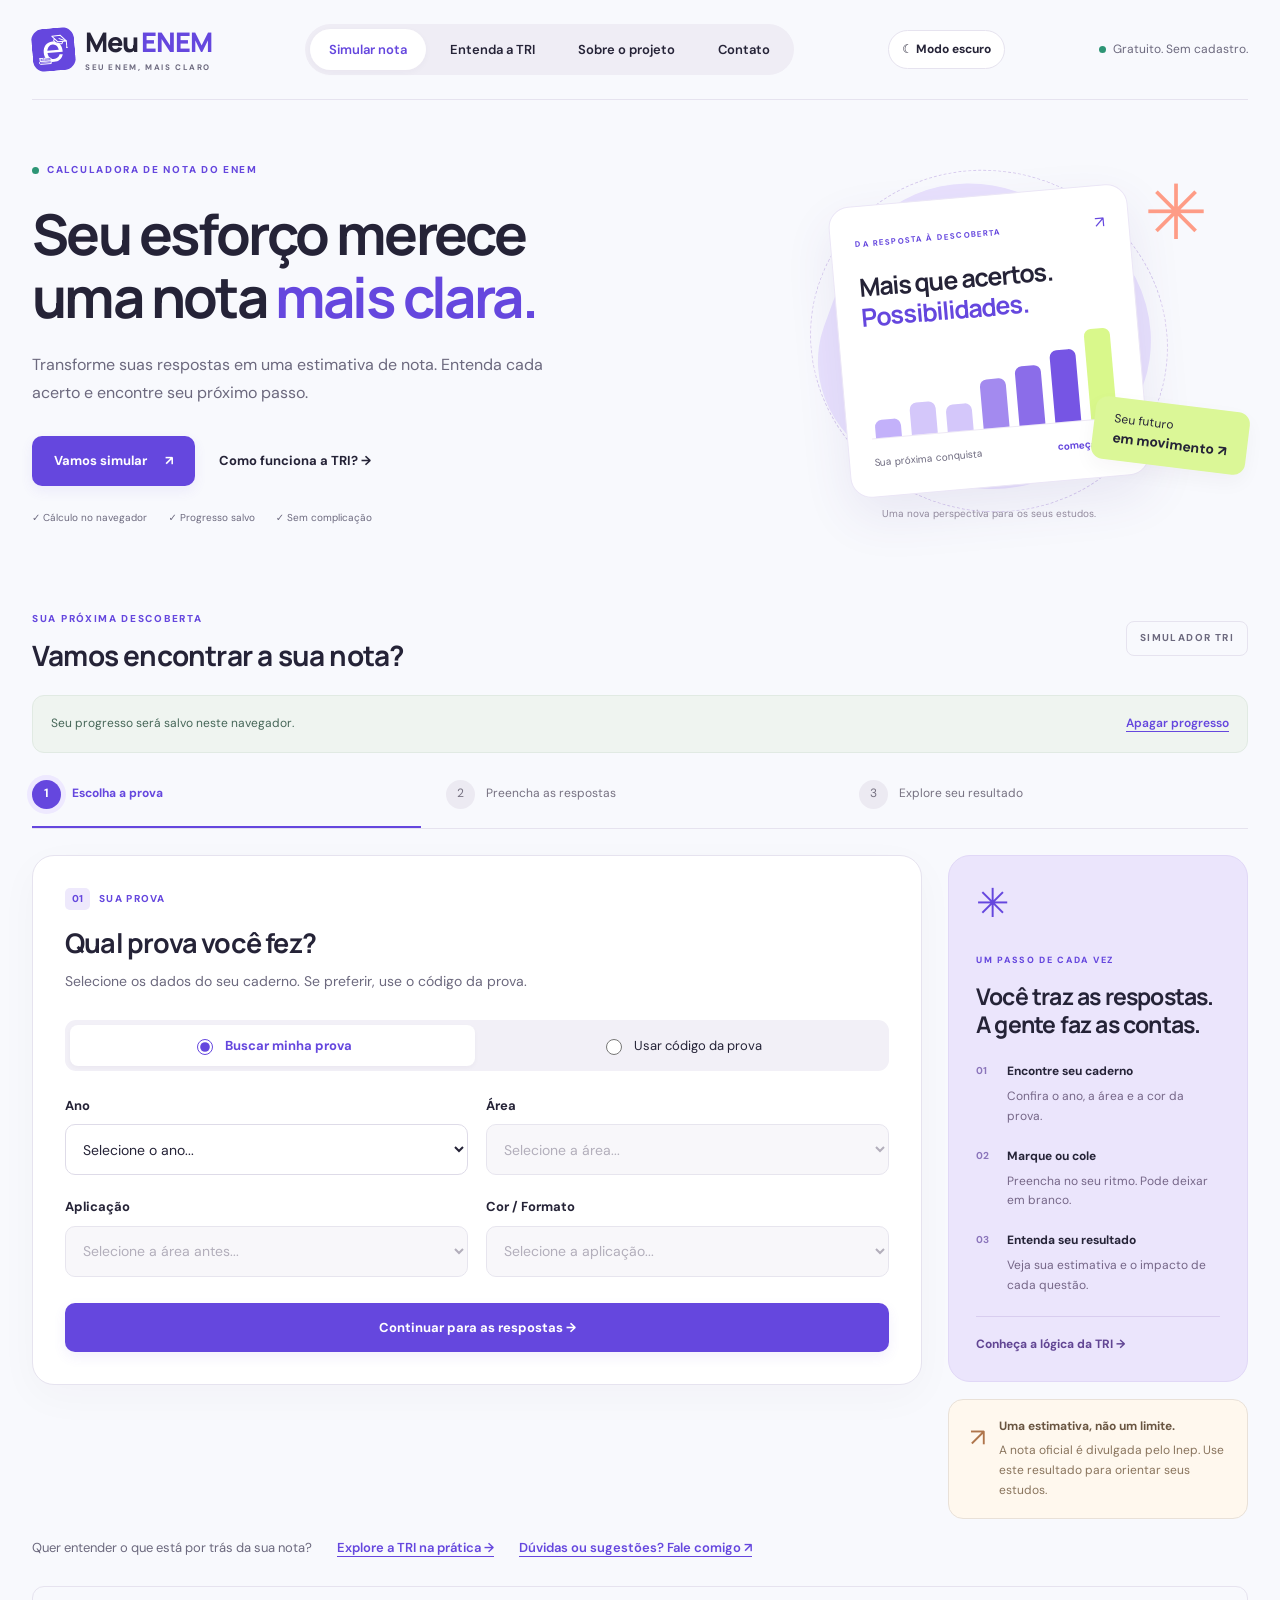
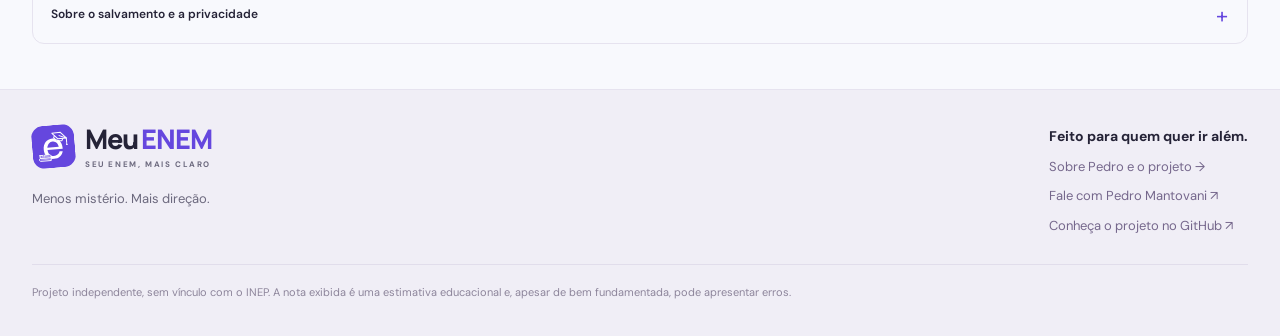
==== commit ef998026: "Modo escuro" ====
--- a/index.html
+++ b/index.html
@@ -7,176 +7,502 @@
 
 <!DOCTYPE html>
 <html lang="pt-BR">
-<head>
-<meta charset="UTF-8">
-<meta name="viewport" content="width=device-width, initial-scale=1.0">
-<title>NotaViva — Calculadora de nota do ENEM com TRI</title>
-<meta name="description" content="Calcule sua nota do ENEM pela Teoria de Resposta ao Item e veja o impacto de cada questão, direto no navegador.">
-<link rel="preconnect" href="https://fonts.googleapis.com">
-<link rel="preconnect" href="https://fonts.gstatic.com" crossorigin>
-<link href="https://fonts.googleapis.com/css2?family=DM+Sans:wght@400;500;600;700&family=Manrope:wght@400;500;600;700;800&display=swap" rel="stylesheet">
-<link rel="stylesheet" href="style.css">
-<meta name="theme-color" content="#6547de"><link rel="icon" type="image/svg+xml" href="favicon.svg"></head>
-<body class="calculator-page">
-
-<!-- Google tag (gtag.js) -->
-<script async src="https://www.googletagmanager.com/gtag/js?id=G-W03G5R3L4E"></script>
-<script>
-  window.dataLayer = window.dataLayer || [];
-  function gtag(){dataLayer.push(arguments);}
-  gtag('js', new Date());
-
-  gtag('config', 'G-W03G5R3L4E');
-</script>
-
-
-
-<a class="skip-link" href="#step-identificacao">Pular para a calculadora</a>
-<nav class="topbar" aria-label="Navegação principal"><a class="brand" href="index.html" aria-label="NotaViva — início"><span class="brand-icon" aria-hidden="true"><svg viewBox="0 0 32 32" fill="none"><path d="M6 23V9l10 14V9M22 8l3 6 3-6" stroke="currentColor" stroke-width="3" stroke-linecap="round" stroke-linejoin="round"/></svg></span><span>nota<span class="brand-accent">viva</span><span class="brand-sub">SEU ENEM, MAIS CLARO</span></span></a><div class="nav-links"><a href="index.html" aria-current="page">Simular nota</a><a href="como-funciona.html" >Entenda a TRI</a><a href="sobre.html">Sobre o projeto</a><a href="contato.html" >Contato</a></div><span class="nav-note"><span class="live-dot"></span> Gratuito. Sem cadastro.</span></nav>
-<header class="page-intro calculator-intro"><div class="hero-copy"><span class="eyebrow"><span class="live-dot"></span> CALCULADORA DE NOTA DO ENEM</span><h1>Seu esforço merece<br>uma nota <em>mais clara.</em></h1><p>Transforme suas respostas em uma estimativa de nota. Entenda cada acerto e encontre seu próximo passo.</p><div class="hero-actions"><a class="btn-primary" href="#step-identificacao">Vamos simular <span aria-hidden="true">↗</span></a><a class="learn-link" href="como-funciona.html">Como funciona a TRI? <span aria-hidden="true">→</span></a></div><div class="hero-tags"><span>✓ Cálculo no navegador</span><span>✓ Progresso salvo</span><span>✓ Sem complicação</span></div></div><div class="hero-visual" aria-hidden="true"><div class="visual-orbit"></div><span class="visual-star">✳</span><div class="visual-card"><div class="visual-card-top"><span class="visual-badge">DA RESPOSTA À DESCOBERTA</span><span>↗</span></div><h2>Mais que acertos.<br><span>Possibilidades.</span></h2><div class="visual-bars"><i></i><i></i><i></i><i></i><i></i><i></i><i></i></div><div class="visual-card-bottom"><span>Sua próxima conquista</span><b>começa aqui.</b></div></div><div class="visual-sticker">Seu futuro<br><strong>em movimento ↗</strong></div><span class="visual-caption">Uma nova perspectiva para os seus estudos.</span></div></header>
-<main id="simulador"><div class="workspace-title"><div><span class="eyebrow">SUA PRÓXIMA DESCOBERTA</span><h2>Vamos encontrar a sua nota?</h2></div><span class="workspace-label">SIMULADOR TRI</span></div>
-<div class="session-bar"><span id="storage-status" role="status" aria-live="polite">Seu progresso será salvo neste navegador.</span><div><button id="btn-trocar" class="text-button" type="button" hidden>Trocar prova</button><button id="btn-limpar" class="text-button" type="button">Apagar progresso</button></div></div>
-<p class="exam-summary" id="exam-summary" hidden></p>
-<ol class="journey" aria-label="Etapas da simulação"><li class="active" data-stage="1"><button type="button" data-go-stage="1" aria-current="step"><span>1</span> Escolha a prova</button></li><li data-stage="2"><button type="button" data-go-stage="2"><span>2</span> Preencha as respostas</button></li><li data-stage="3"><button type="button" data-go-stage="3"><span>3</span> Explore seu resultado</button></li></ol><p id="journey-status" class="hint" role="status" aria-live="polite"></p>
-<div class="calculator-layout"><div class="calculator-panels" id="calculator-panels">
-  <!-- STEP 1: Identificação -->
-  <section id="step-identificacao" class="card step">
-    <div class="card-label"><span class="step-index">01</span> Sua prova</div>
-    <h2>Qual prova você fez?</h2>
-    <p class="card-desc">Selecione os dados do seu caderno. Se preferir, use o código da prova.</p>
-
-    <!-- Alternador de Modos de Entrada -->
-    <div class="input-mode-toggle" style="margin-bottom: 22px;">
-      <label class="radio-label">
-        <input type="radio" name="input_mode" value="cascata" checked>
-        Buscar minha prova
-      </label>
-      <label class="radio-label">
-        <input type="radio" name="input_mode" value="codigo">
-        Usar código da prova
-      </label>
-    </div>
-
-    <!-- Filtros em cascata -->
-    <div id="bloco-cascata">
-      <div class="field-grid" id="filtros-cascata">
-        <div class="field-row">
-          <label for="sel-ano">Ano</label>
-          <select id="sel-ano"><option value="">Carregando...</option></select>
+  <head>
+    <meta charset="UTF-8" />
+    <meta name="viewport" content="width=device-width, initial-scale=1.0" />
+    <title>Meu ENEM — Calculadora de nota do ENEM com TRI</title>
+    <meta
+      name="description"
+      content="Calcule sua nota do ENEM pela Teoria de Resposta ao Item e veja o impacto de cada questão, direto no navegador."
+    />
+    <link rel="preconnect" href="https://fonts.googleapis.com" />
+    <link rel="preconnect" href="https://fonts.gstatic.com" crossorigin />
+    <link
+      href="https://fonts.googleapis.com/css2?family=DM+Sans:wght@400;500;600;700&family=Manrope:wght@400;500;600;700;800&display=swap"
+      rel="stylesheet"
+    />
+    <script src="theme.js"></script>
+    <link rel="stylesheet" href="style.css" />
+    <meta name="theme-color" content="#6547de" />
+    <link rel="icon" type="image/svg+xml" href="favicon.svg" />
+  </head>
+  <body class="calculator-page">
+    <!-- Google tag (gtag.js) -->
+    <script async src="https://www.googletagmanager.com/gtag/js?id=G-W03G5R3L4E"></script>
+    <script>
+      window.dataLayer = window.dataLayer || [];
+      function gtag() {
+        dataLayer.push(arguments);
+      }
+      gtag("js", new Date());
+
+      gtag("config", "G-W03G5R3L4E");
+    </script>
+
+    <a class="skip-link" href="#step-identificacao">Pular para a calculadora</a>
+    <nav class="topbar" aria-label="Navegação principal">
+      <a class="brand" href="index.html" aria-label="Meu ENEM — início"
+        ><span class="brand-icon" aria-hidden="true"
+          ><img src="favicon.svg" alt="" width="43" height="43" /></span
+        ><span
+          >Meu <span class="brand-accent">ENEM</span
+          ><span class="brand-sub">SEU ENEM, MAIS CLARO</span></span
+        ></a
+      >
+      <div class="nav-links">
+        <a href="index.html" aria-current="page">Simular nota</a
+        ><a href="como-funciona.html">Entenda a TRI</a><a href="sobre.html">Sobre o projeto</a
+        ><a href="contato.html">Contato</a>
+      </div>
+      <button class="theme-toggle" type="button" aria-pressed="false">Modo escuro</button
+      ><span class="nav-note"><span class="live-dot"></span> Gratuito. Sem cadastro.</span>
+    </nav>
+    <header class="page-intro calculator-intro">
+      <div class="hero-copy">
+        <span class="eyebrow"><span class="live-dot"></span> CALCULADORA DE NOTA DO ENEM</span>
+        <h1>Seu esforço merece<br />uma nota <em>mais clara.</em></h1>
+        <p>
+          Transforme suas respostas em uma estimativa de nota. Entenda cada acerto e encontre seu
+          próximo passo.
+        </p>
+        <div class="hero-actions">
+          <a class="btn-primary" href="#step-identificacao"
+            >Vamos simular <span aria-hidden="true">↗</span></a
+          ><a class="learn-link" href="como-funciona.html"
+            >Como funciona a TRI? <span aria-hidden="true">→</span></a
+          >
         </div>
-        <div class="field-row">
-          <label for="sel-area">Área</label>
-          <select id="sel-area" disabled><option value="">Selecione o ano...</option></select>
+        <div class="hero-tags">
+          <span>✓ Cálculo no navegador</span><span>✓ Progresso salvo</span
+          ><span>✓ Sem complicação</span>
         </div>
-        <div class="field-row">
-          <label for="sel-aplicacao">Aplicação</label>
-          <select id="sel-aplicacao" disabled><option value="">Selecione a área...</option></select>
+      </div>
+      <div class="hero-visual" aria-hidden="true">
+        <div class="visual-orbit"></div>
+        <span class="visual-star">✳</span>
+        <div class="visual-card">
+          <div class="visual-card-top">
+            <span class="visual-badge">DA RESPOSTA À DESCOBERTA</span><span>↗</span>
+          </div>
+          <h2>Mais que acertos.<br /><span>Possibilidades.</span></h2>
+          <div class="visual-bars"><i></i><i></i><i></i><i></i><i></i><i></i><i></i></div>
+          <div class="visual-card-bottom">
+            <span>Sua próxima conquista</span><b>começa aqui.</b>
+          </div>
         </div>
-        <div class="field-row">
-          <label for="sel-cor">Cor / Formato</label>
-          <select id="sel-cor" disabled><option value="">Selecione a aplicação...</option></select>
+        <div class="visual-sticker">Seu futuro<br /><strong>em movimento ↗</strong></div>
+        <span class="visual-caption">Uma nova perspectiva para os seus estudos.</span>
+      </div>
+    </header>
+    <main id="simulador">
+      <div class="workspace-title">
+        <div>
+          <span class="eyebrow">SUA PRÓXIMA DESCOBERTA</span>
+          <h2>Vamos encontrar a sua nota?</h2>
         </div>
-      </div>
-    </div>
-
-    <!-- Alternativa direta: digitar o código único -->
-    <div id="bloco-codigo" style="margin-top: 16px; margin-bottom: 22px; border-top: 1px dashed var(--paper-line); padding-top: 22px; opacity: 0.5; pointer-events: none;">
-      <div class="field-row">
-        <label for="input-prova">Código direto da prova</label>
-        <input type="text" id="input-prova" placeholder="Ex: 1201" inputmode="numeric">
-      </div>
-    </div>
-
-    <!-- Bloco com informações sobre Erro Médio e Erro Máximo -->
-    <div id="info-precisao-prova" class="info-precisao hidden">
-      <details><summary>Ver precisão desta prova</summary><div class="precisao-header">
-        <span class="precisao-badge">Métricas de validação do modelo</span>
-      </div>
-      <div class="precisao-grid">
-        <div class="precisao-item">
-          <span class="precisao-label">Erro Médio da Amostra</span>
-          <span class="precisao-valor" id="val-erro-medio">—</span>
+        <span class="workspace-label">SIMULADOR TRI</span>
+      </div>
+      <div class="session-bar">
+        <span id="storage-status" role="status" aria-live="polite"
+          >Seu progresso será salvo neste navegador.</span
+        >
+        <div>
+          <button id="btn-trocar" class="text-button" type="button" hidden>Trocar prova</button
+          ><button id="btn-limpar" class="text-button" type="button">Apagar progresso</button>
         </div>
-        <div class="precisao-item">
-          <span class="precisao-label">Erro Máximo Observado</span>
-          <span class="precisao-valor" id="val-erro-maximo">—</span>
+      </div>
+      <p class="exam-summary" id="exam-summary" hidden></p>
+      <ol class="journey" aria-label="Etapas da simulação">
+        <li class="active" data-stage="1">
+          <button type="button" data-go-stage="1" aria-current="step">
+            <span>1</span> Escolha a prova
+          </button>
+        </li>
+        <li data-stage="2">
+          <button type="button" data-go-stage="2"><span>2</span> Preencha as respostas</button>
+        </li>
+        <li data-stage="3">
+          <button type="button" data-go-stage="3"><span>3</span> Explore seu resultado</button>
+        </li>
+      </ol>
+      <p id="journey-status" class="hint" role="status" aria-live="polite"></p>
+      <div class="calculator-layout">
+        <div class="calculator-panels" id="calculator-panels">
+          <!-- STEP 1: Identificação -->
+          <section id="step-identificacao" class="card step">
+            <div class="card-label"><span class="step-index">01</span> Sua prova</div>
+            <h2>Qual prova você fez?</h2>
+            <p class="card-desc">
+              Selecione os dados do seu caderno. Se preferir, use o código da prova.
+            </p>
+
+            <!-- Alternador de Modos de Entrada -->
+            <div class="input-mode-toggle" style="margin-bottom: 22px">
+              <label class="radio-label">
+                <input type="radio" name="input_mode" value="cascata" checked />
+                Buscar minha prova
+              </label>
+              <label class="radio-label">
+                <input type="radio" name="input_mode" value="codigo" />
+                Usar código da prova
+              </label>
+            </div>
+
+            <!-- Filtros em cascata -->
+            <div id="bloco-cascata">
+              <div class="field-grid" id="filtros-cascata">
+                <div class="field-row">
+                  <label for="sel-ano">Ano</label>
+                  <select id="sel-ano">
+                    <option value="">Carregando...</option>
+                  </select>
+                </div>
+                <div class="field-row">
+                  <label for="sel-area">Área</label>
+                  <select id="sel-area" disabled>
+                    <option value="">Selecione o ano...</option>
+                  </select>
+                </div>
+                <div class="field-row">
+                  <label for="sel-aplicacao">Aplicação</label>
+                  <select id="sel-aplicacao" disabled>
+                    <option value="">Selecione a área...</option>
+                  </select>
+                </div>
+                <div class="field-row">
+                  <label for="sel-cor">Cor / Formato</label>
+                  <select id="sel-cor" disabled>
+                    <option value="">Selecione a aplicação...</option>
+                  </select>
+                </div>
+              </div>
+            </div>
+
+            <!-- Alternativa direta: digitar o código único -->
+            <div
+              id="bloco-codigo"
+              style="
+                margin-top: 16px;
+                margin-bottom: 22px;
+                border-top: 1px dashed var(--paper-line);
+                padding-top: 22px;
+                opacity: 0.5;
+                pointer-events: none;
+              "
+            >
+              <div class="field-row">
+                <label for="input-prova">Código direto da prova</label>
+                <input type="text" id="input-prova" placeholder="Ex: 1201" inputmode="numeric" />
+              </div>
+            </div>
+
+            <!-- Bloco com informações sobre Erro Médio e Erro Máximo -->
+            <div id="info-precisao-prova" class="info-precisao hidden">
+              <details>
+                <summary>Ver precisão para esta prova</summary>
+                <div class="precisao-header">
+                  <span class="precisao-badge">Métricas de validação do modelo</span>
+                  <span data-precision-help></span>
+                </div>
+                <div class="precisao-grid">
+                  <div class="precisao-item">
+                    <span class="precisao-label">Erro Médio da Amostra</span>
+                    <span class="precisao-valor" id="val-erro-medio">—</span>
+                  </div>
+                  <div class="precisao-item">
+                    <span class="precisao-label">Erro Máximo Observado</span>
+                    <span class="precisao-valor" id="val-erro-maximo">—</span>
+                  </div>
+                </div>
+                <p class="precisao-obs" id="precisao-obs"></p>
+              </details>
+            </div>
+
+            <button id="btn-carregar" class="btn-primary">Continuar para as respostas →</button>
+            <p role="status" aria-live="polite" class="hint" id="hint-identificacao"></p>
+          </section>
+
+          <!-- STEP 2: Idioma (somente Linguagens) -->
+          <section id="step-idioma" class="card step hidden">
+            <div class="card-label"><span class="step-index">02</span> Língua estrangeira</div>
+            <h2>Inglês ou espanhol?</h2>
+            <p class="card-desc">
+              Sua prova de Linguagens teve um caderno específico para a língua estrangeira escolhida
+              no dia da prova.
+            </p>
+
+            <div class="choice-row" id="idioma-choice">
+              <button class="choice-btn" data-lingua="0">Inglês</button>
+              <button class="choice-btn" data-lingua="1">Espanhol</button>
+            </div>
+
+            <p role="status" aria-live="polite" class="hint" id="hint-idioma"></p>
+          </section>
+
+          <!-- STEP 3: Cartão resposta -->
+          <section id="step-respostas" class="card step hidden">
+            <div class="card-label">
+              <span class="step-index" id="step-respostas-index">02</span> Cartão-resposta
+            </div>
+            <h2><span id="area-nome"></span></h2>
+            <p class="card-desc">
+              <span id="num-questoes"></span> questões, posições <span id="pos-range"></span>.
+              Selecione uma alternativa por questão ou cole suas respostas de uma vez.
+            </p>
+
+            <details class="optional-panel">
+              <summary>Colar uma sequência de respostas</summary>
+              <label class="paste-label" for="input-colar"
+                >Já tem suas respostas? Cole aqui para preencher mais rápido.</label
+              >
+              <div class="paste-row">
+                <textarea
+                  id="input-colar"
+                  rows="3"
+                  placeholder="DCACDCAABCAAABEEDBACBDDBDDACBABDCCDCCCBABEDDB"
+                  spellcheck="false"
+                  aria-describedby="paste-help"
+                ></textarea>
+              </div>
+              <p id="paste-help" class="input-help">
+                Cole letras, separadas ou juntas, ou respostas numeradas (1:A 2:B). Use -, _, X, ?
+                ou 0 para branco. Espaços e quebras de linha separam respostas; vírgulas
+                consecutivas preservam um branco.
+              </p>
+              <div class="paste-actions">
+                <section class="paste-action">
+                  <h3>Substituir tudo</h3>
+                  <p>
+                    Preenche desde a primeira posição. As posições não informadas ficam em branco.
+                  </p>
+                  <button id="btn-colar" class="btn-secondary" type="button">
+                    Substituir cartão
+                  </button>
+                </section>
+                <section class="paste-action">
+                  <h3>Mesclar com meu cartão</h3>
+                  <p>
+                    Aplica o trecho colado e preserva as demais posições. Marcadores de branco
+                    apagam a resposta naquela posição.
+                  </p>
+                  <label for="paste-start">Começar na posição do cartão</label>
+                  <input
+                    id="paste-start"
+                    type="number"
+                    min="1"
+                    value="1"
+                    aria-describedby="paste-numbered-help"
+                  />
+                  <button id="btn-mesclar" class="btn-secondary" type="button">
+                    Mesclar respostas
+                  </button>
+                </section>
+              </div>
+              <p id="paste-numbered-help" class="input-help">
+                Posição 1 é a primeira questão deste cartão, mesmo que o caderno comece em 136. Em
+                listas numeradas (136:A 137:B ou 1:A 2:B), os números indicam o destino e a posição
+                inicial é ignorada.
+              </p>
+              <p id="paste-status" class="hint" role="status" aria-live="polite"></p>
+              <div class="paste-row">
+                <button id="btn-desfazer" class="btn-secondary" type="button" disabled>
+                  Desfazer preenchimento
+                </button>
+              </div>
+            </details>
+            <div class="correction-toggle" style="margin-bottom: 16px">
+              <label class="radio-label">
+                <input type="checkbox" id="check-correcao" />
+                Mostrar correção (acertos, erros e gabarito)
+              </label>
+            </div>
+
+            <div class="answer-progress">
+              <span id="answer-count" role="status">0 respostas preenchidas</span
+              ><progress
+                id="answer-progress"
+                value="0"
+                max="45"
+                aria-label="Progresso do cartão"
+              ></progress>
+            </div>
+            <div class="correction-legend">
+              Na correção: <span>✓ verde = gabarito</span
+              ><span>× vermelho = resposta incorreta</span>
+            </div>
+            <p class="input-help">
+              Leia de cima para baixo em cada coluna. Clique novamente na alternativa marcada ou em
+              “–” para deixar em branco. No cálculo, branco conta como erro; itens anulados são
+              desconsiderados.
+            </p>
+            <div
+              id="bubble-sheet"
+              class="bubble-sheet"
+              role="group"
+              aria-label="Cartão resposta"
+            ></div>
+
+            <button id="btn-calcular" class="btn-primary">Descobrir minha nota →</button>
+            <p role="status" aria-live="polite" class="hint" id="hint-respostas"></p>
+          </section>
+
+          <!-- STEP 4: Resultado -->
+          <section id="step-resultado" class="card step hidden">
+            <div class="card-label">
+              <span class="step-index">03</span> Seu próximo passo começa aqui
+            </div>
+
+            <p class="result-kicker">SEU RESULTADO ESTIMADO</p>
+            <div class="score-block">
+              <div class="score-main">
+                <span class="score-label" id="score-area-label"></span>
+                <span class="score-number" id="score-nota">—</span>
+                <span class="score-unit">pontos</span>
+              </div>
+              <details class="technical-details">
+                <summary>Ver habilidade estimada (θ)</summary>
+                <p>
+                  θ = <span id="score-theta">—</span>.
+                  <a href="como-funciona.html#estimativa">Entenda este valor.</a>
+                </p>
+              </details>
+              <div class="score-theta">
+                Acertos = <span id="score-acertos">—</span> /
+                <span id="total-questoes-resultado">—</span>
+              </div>
+            </div>
+
+            <p id="result-blanks" class="input-help"></p>
+            <section
+              id="result-precision"
+              class="info-precisao"
+              aria-label="Precisão da prova"
+            ></section>
+            
+            <details class="optional-panel" id="impact-details" open>
+              <summary>Explorar o impacto de cada questão</summary>
+              <p class="card-desc">
+                Veja a diferença entre sua nota atual e a nota com essa resposta invertida. Impacto
+                = nota atual − nota com a resposta invertida. Positivo: pontos que você perderia ao
+                errar. Negativo: pontos que ganharia ao acertar. Questões anuladas não afetam a
+                nota.
+              </p>
+
+              <div class="impact-controls">
+                <label for="impact-sort"
+                  >Ordenar por<select id="impact-sort">
+                    <option value="ascending">Impacto crescente</option>
+                    <option value="descending">Impacto decrescente</option>
+                    <option value="question">Ordem das questões</option>
+                    <option value="magnitude">Maior impacto absoluto</option>
+                  </select></label
+                >
+                <label for="impact-filter"
+                  >Mostrar<select id="impact-filter">
+                    <option value="all">Todas as questões</option>
+                    <option value="correct">Acertos</option>
+                    <option value="wrong">Erros e brancos</option>
+                    <option value="blank">Em branco</option>
+                    <option value="void">Anuladas / desconsideradas</option>
+                  </select></label
+                >
+              </div>
+              <p id="impact-count" class="input-help" role="status" aria-live="polite"></p>
+              <div id="loading-deltas" class="loading hidden">
+                <span class="spinner" aria-hidden="true"></span> Recalculando 1 questão de cada vez
+                para medir o impacto...
+              </div>
+
+              <div id="delta-table" class="delta-table"></div>
+            </details>
+
+            <div class="result-actions">
+              <button id="btn-refazer" class="btn-primary">Revisar minhas respostas</button
+              ><button id="btn-exportar" class="btn-secondary" type="button">Baixar TXT ↓</button
+              ><button id="btn-imprimir" class="btn-secondary" type="button">Baixar PDF ↓</button>
+            </div>
+            <p id="export-status" class="hint" role="status" aria-live="polite"></p>
+          </section>
         </div>
-      </div>
-      <p class="precisao-obs" id="precisao-obs"></p></details>
-    </div>
-
-    <button id="btn-carregar" class="btn-primary">Continuar para as respostas →</button>
-    <p role="status" aria-live="polite" class="hint" id="hint-identificacao"></p>
-  </section>
-
-  <!-- STEP 2: Idioma (somente Linguagens) -->
-  <section id="step-idioma" class="card step hidden">
-    <div class="card-label"><span class="step-index">02</span> Língua estrangeira</div>
-    <h2>Inglês ou espanhol?</h2>
-    <p class="card-desc">Sua prova de Linguagens teve um caderno específico para a língua estrangeira escolhida no dia da prova.</p>
-
-    <div class="choice-row" id="idioma-choice">
-      <button class="choice-btn" data-lingua="0">Inglês</button>
-      <button class="choice-btn" data-lingua="1">Espanhol</button>
-    </div>
-
-    <p role="status" aria-live="polite" class="hint" id="hint-idioma"></p>
-  </section>
-
-  <!-- STEP 3: Cartão resposta -->
-  <section id="step-respostas" class="card step hidden">
-    <div class="card-label"><span class="step-index" id="step-respostas-index">02</span> Cartão-resposta</div>
-    <h2><span id="area-nome"></span></h2>
-    <p class="card-desc"><span id="num-questoes"></span> questões, posições <span id="pos-range"></span>. Selecione uma alternativa por questão ou cole suas respostas de uma vez.</p>
-
-    <details class="optional-panel"><summary>Colar uma sequência de respostas</summary><label class="paste-label" for="input-colar">Já tem suas respostas? Cole aqui para preencher mais rápido.</label><div class="paste-row">
-      <textarea id="input-colar" rows="3" placeholder="ABC-DE ou 1:A 2:B 3:- 4:D" spellcheck="false" aria-describedby="paste-help"></textarea>
-      </div><p id="paste-help" class="input-help">Cole letras, separadas ou juntas, ou respostas numeradas (1:A 2:B). Use -, _, X, ? ou 0 para branco. Espaços e quebras de linha separam respostas; vírgulas consecutivas preservam um branco.</p><div class="paste-options"><label for="paste-mode">Como preencher<select id="paste-mode"><option value="replace">Substituir o cartão</option><option value="merge">Mesclar, mantendo as demais respostas</option></select></label><label for="paste-start">Começar na posição<input id="paste-start" type="number" min="1" value="1"></label></div><div class="paste-row"><button id="btn-colar" class="btn-secondary">Preencher cartão</button><button id="btn-desfazer" class="btn-secondary" disabled>Desfazer preenchimento</button>
-    </div>
-    
-    </details><div class="correction-toggle" style="margin-bottom: 16px;">
-      <label class="radio-label">
-        <input type="checkbox" id="check-correcao">
-        Mostrar correção (acertos, erros e gabarito)
-      </label>
-    </div>
-
-    <div class="answer-progress"><span id="answer-count" role="status">0 respostas preenchidas</span><progress id="answer-progress" value="0" max="45" aria-label="Progresso do cartão"></progress></div><div class="correction-legend">Na correção: <span>✓ verde = gabarito</span><span>× vermelho = resposta incorreta</span></div><p class="input-help">Leia de cima para baixo em cada coluna. Clique novamente na alternativa marcada ou em “–” para deixar em branco. No cálculo, branco conta como erro; itens anulados são desconsiderados.</p><div id="bubble-sheet" class="bubble-sheet" role="group" aria-label="Cartão resposta"></div>
-
-    <button id="btn-calcular" class="btn-primary">Descobrir minha nota →</button>
-    <p role="status" aria-live="polite" class="hint" id="hint-respostas"></p>
-  </section>
-
-  <!-- STEP 4: Resultado -->
-  <section id="step-resultado" class="card step hidden">
-    <div class="card-label"><span class="step-index">03</span> Seu próximo passo começa aqui</div>
-
-    <p class="result-kicker">SEU RESULTADO ESTIMADO</p><div class="score-block">
-      <div class="score-main">
-        <span class="score-label" id="score-area-label"></span>
-        <span class="score-number" id="score-nota">—</span>
-        <span class="score-unit">pontos</span>
-      </div>
-      <details class="technical-details"><summary>Ver habilidade estimada (θ)</summary><p>θ = <span id="score-theta">—</span>. <a href="como-funciona.html#estimativa">Entenda este valor.</a></p></details>
-      <div class="score-theta">
-        Acertos = <span id="score-acertos">—</span> / <span id="total-questoes-resultado">—</span>
-      </div>
-    </div>
-
-    <p id="result-blanks" class="input-help"></p><section id="result-precision" class="info-precisao" aria-label="Precisão da prova"></section><details class="optional-panel" id="impact-details"><summary>Explorar o impacto de cada questão</summary>
-    <p class="card-desc">Veja a diferença entre sua nota atual e a nota com essa resposta invertida. Valor positivo: ganhos ao acertar a questão. Negativo: pontos perdidos. Os valores seguem em ordem crescente.</p>
-
-    <div id="loading-deltas" class="loading hidden">
-      <span class="spinner" aria-hidden="true"></span> Recalculando 1 questão de cada vez para medir o impacto...
-    </div>
-
-    <div id="delta-table" class="delta-table"></div></details>
-
-    <div class="result-actions"><button id="btn-refazer" class="btn-primary">Revisar minhas respostas</button><button id="btn-exportar" class="btn-secondary" type="button">Baixar TXT ↓</button><button id="btn-imprimir" class="btn-secondary" type="button">Baixar PDF ↓</button></div><p id="export-status" class="hint" role="status" aria-live="polite"></p>
-  </section>
-
-</div><aside class="workspace-aside" aria-label="Dicas para simular"><div class="aside-tip"><span class="aside-icon">✳</span><span class="eyebrow">UM PASSO DE CADA VEZ</span><h2>Você traz as respostas.<br>A gente faz as contas.</h2><ol><li><b>Encontre seu caderno</b><span>Confira o ano, a área e a cor da prova.</span></li><li><b>Marque ou cole</b><span>Preencha no seu ritmo. Pode deixar em branco.</span></li><li><b>Entenda seu resultado</b><span>Veja sua estimativa e o impacto de cada questão.</span></li></ol><a href="como-funciona.html">Conheça a lógica da TRI →</a></div><div class="aside-note"><span>↗</span><p><b>Uma estimativa, não um limite.</b>A nota oficial é divulgada pelo Inep. Use este resultado para orientar seus estudos.</p></div></aside></div><div class="bottom-links"><p>Quer entender o que está por trás da sua nota?</p><a href="como-funciona.html">Explore a TRI na prática →</a><a href="contato.html">Dúvidas ou sugestões? Fale comigo ↗</a></div>
-<details class="optional-panel privacy-note"><summary>Sobre o salvamento e a privacidade</summary><p>Sua seleção e suas respostas são salvas automaticamente no armazenamento local deste navegador. Elas não são enviadas para um servidor e não são sincronizadas entre dispositivos. Em navegação privada ou ao limpar os dados do navegador, o progresso pode ser perdido. O site monitora o tráfego a fim de medir o impacto do projeto.</p></details>
-</main>
-
-<footer><div><a class="brand" href="index.html" aria-label="NotaViva — início"><span class="brand-icon" aria-hidden="true"><svg viewBox="0 0 32 32" fill="none"><path d="M6 23V9l10 14V9M22 8l3 6 3-6" stroke="currentColor" stroke-width="3" stroke-linecap="round" stroke-linejoin="round"/></svg></span><span>nota<span class="brand-accent">viva</span><span class="brand-sub">SEU ENEM, MAIS CLARO</span></span></a><p>Menos mistério. Mais direção.</p></div><div class="footer-contact"><strong>Feito para quem quer ir além.</strong><a href="sobre.html">Sobre Pedro e o projeto →</a><a href="mailto:pedro.mantovani6@usp.br">Fale com Pedro Mantovani ↗</a><a href="https://github.com/pedro-mantovani/site_calculadora_ENEM" target="_blank" rel="noopener noreferrer">Conheça o projeto no GitHub ↗</a></div><small>Projeto independente, sem vínculo com o INEP. A nota exibida é uma estimativa educacional e, apesar de bem fundamentada, pode apresentar erros.</small></footer><script src="script.js"></script><noscript><div class="noscript-note">Ative o JavaScript para usar a calculadora e as experiências interativas.</div></noscript></body></html>+        <aside class="workspace-aside" aria-label="Dicas para simular">
+          <div class="aside-tip">
+            <span class="aside-icon">✳</span><span class="eyebrow">UM PASSO DE CADA VEZ</span>
+            <h2>Você traz as respostas.<br />A gente faz as contas.</h2>
+            <ol>
+              <li>
+                <b>Encontre seu caderno</b><span>Confira o ano, a área e a cor da prova.</span>
+              </li>
+              <li>
+                <b>Marque ou cole</b><span>Preencha no seu ritmo. Pode deixar em branco.</span>
+              </li>
+              <li>
+                <b>Entenda seu resultado</b
+                ><span>Veja sua estimativa e o impacto de cada questão.</span>
+              </li>
+            </ol>
+            <a href="como-funciona.html">Conheça a lógica da TRI →</a>
+          </div>
+          <div class="aside-note">
+            <span>↗</span>
+            <p>
+              <b>Uma estimativa, não um limite.</b>A nota oficial é divulgada pelo Inep. Use este
+              resultado para orientar seus estudos.
+            </p>
+          </div>
+        </aside>
+      </div>
+      <div class="bottom-links">
+        <p>Quer entender o que está por trás da sua nota?</p>
+        <a href="como-funciona.html">Explore a TRI na prática →</a
+        ><a href="contato.html">Dúvidas ou sugestões? Fale comigo ↗</a>
+      </div>
+      <details class="optional-panel privacy-note">
+        <summary>Sobre o salvamento e a privacidade</summary>
+        <p>
+          Sua seleção e suas respostas são salvas automaticamente no armazenamento local deste
+          navegador. Elas não são enviadas para um servidor e não são sincronizadas entre
+          dispositivos. Em navegação privada ou ao limpar os dados do navegador, o progresso pode
+          ser perdido. O site monitora o tráfego a fim de medir o impacto do projeto.
+        </p>
+      </details>
+    </main>
+
+    <footer>
+      <div>
+        <a class="brand" href="index.html" aria-label="Meu ENEM — início"
+          ><span class="brand-icon" aria-hidden="true"
+            ><img src="favicon.svg" alt="" width="43" height="43" /></span
+          ><span
+            >Meu <span class="brand-accent">ENEM</span
+            ><span class="brand-sub">SEU ENEM, MAIS CLARO</span></span
+          ></a
+        >
+        <p>Menos mistério. Mais direção.</p>
+      </div>
+      <div class="footer-contact">
+        <strong>Feito para quem quer ir além.</strong
+        ><a href="sobre.html">Sobre Pedro e o projeto →</a
+        ><a href="mailto:pedro.mantovani6@usp.br">Fale com Pedro Mantovani ↗</a
+        ><a
+          href="https://github.com/pedro-mantovani/site_calculadora_ENEM"
+          target="_blank"
+          rel="noopener noreferrer"
+          >Conheça o projeto no GitHub ↗</a
+        >
+      </div>
+      <small
+        >Projeto independente, sem vínculo com o INEP. A nota exibida é uma estimativa educacional
+        e, apesar de bem fundamentada, pode apresentar erros.</small
+      >
+    </footer>
+    <script src="ui-helpers.js"></script>
+    <script src="pdf-fonts.js"></script>
+    <script src="report.js"></script>
+    <script src="script.js"></script>
+    <noscript
+      ><div class="noscript-note">
+        Ative o JavaScript para usar a calculadora e as experiências interativas.
+      </div></noscript
+    >
+  </body>
+</html>
--- a/style.css
+++ b/style.css
@@ -1,19 +1,2851 @@
-/* NotaViva — interface responsiva. O modelo TRI permanece em script.js. */
-:root{--ink:#252337;--muted:#6c697e;--green:#6547de;--lime:#d9f88b;--paper:#fff;--paper-line:#e6e3ef;--purple:#ede8ff;--danger:#b32e48;--radius:22px;--shadow:0 12px 40px #30254a08}
-*{box-sizing:border-box}html{scroll-behavior:smooth;scroll-padding-top:24px}body{margin:0;background:#f8f9fd;color:var(--ink);font:16px/1.65 'DM Sans',system-ui,sans-serif}h1,h2,h3{font-family:Manrope,system-ui,sans-serif;line-height:1.2;letter-spacing:-.8px}h2{font-size:28px}h3{font-size:20px}a{color:inherit;text-underline-offset:4px}button,input,select,textarea{font:inherit}button,a,input,select,summary{-webkit-tap-highlight-color:transparent}button,summary{cursor:pointer}button,a{transition:background .18s,box-shadow .18s,transform .18s}button:disabled{opacity:.55;cursor:not-allowed}button:hover:not(:disabled),.btn-primary:hover,.btn-secondary:hover{transform:translateY(-1px)}:focus-visible{outline:3px solid #9879f3;outline-offset:4px}.hidden,[hidden]{display:none!important}.skip-link{position:fixed;top:-100px;left:16px;background:white;padding:12px 20px;z-index:99;border:2px solid var(--green);border-radius:12px}.skip-link:focus{top:12px}.topbar,main,.page-intro{max-width:1240px;width:calc(100% - 64px);margin-inline:auto}.topbar{display:flex;justify-content:space-between;align-items:center;gap:28px;min-height:100px;border-bottom:1px solid var(--paper-line)}.brand{display:inline-flex;align-items:center;gap:10px;font-family:Manrope,system-ui,sans-serif;font-size:27px;line-height:1;font-weight:800;letter-spacing:-1.2px;text-decoration:none;white-space:nowrap}.brand-icon{display:grid;place-items:center;background:var(--green);color:white;width:43px;height:43px;border-radius:13px;transform:rotate(-5deg)}.brand-icon svg{width:32px;height:32px}.brand-accent{color:var(--green)}.brand-sub{display:block;font-family:'DM Sans',system-ui,sans-serif;font-size:8px;font-weight:700;letter-spacing:1.6px;margin-top:8px;color:var(--muted)}.nav-links{display:flex;gap:5px;background:#efedf5;padding:5px;border-radius:50px}.nav-links a{font-size:13px;font-weight:600;padding:10px 19px;text-decoration:none;border-radius:30px;white-space:nowrap}.nav-links a[aria-current=page]{background:white;color:var(--green);box-shadow:0 2px 7px #30254a09}.nav-links a:hover{background:#fff9}.nav-note{display:flex;align-items:center;gap:7px;font-size:12px;color:var(--muted);white-space:nowrap}.live-dot{width:7px;height:7px;border-radius:50%;background:#2d9575;display:inline-block}.eyebrow{display:inline-flex;gap:8px;align-items:center;font-size:10px;letter-spacing:1.7px;font-weight:800;color:var(--green)}.page-intro{padding:48px 0 34px;margin-bottom:18px}.page-intro h1{font-size:clamp(36px,4.5vw,60px);letter-spacing:-2.6px;line-height:1.12;margin:20px 0}.page-intro h1 em{font-style:normal;color:var(--green)}.page-intro p{font-size:17px;color:var(--muted);max-width:660px;line-height:1.8}.calculator-intro{display:grid;grid-template-columns:1.25fr 1fr;align-items:center;gap:50px;padding:56px 0 50px;margin-bottom:0}.calculator-intro h1{font-size:clamp(38px,4.4vw,60px)}.hero-copy>p{max-width:540px;font-size:16px;margin:22px 0}.hero-actions{display:flex;gap:24px;align-items:center;margin-top:28px}.learn-link{font-size:13px;font-weight:700;text-decoration:none}.learn-link:hover{text-decoration:underline}.hero-tags{display:flex;flex-wrap:wrap;gap:10px 21px;font-size:10px;color:var(--muted);margin-top:24px}.hero-visual{height:330px;position:relative;display:grid;place-items:center;isolation:isolate}.visual-orbit{position:absolute;width:320px;height:300px;background:#e8e1fd;border-radius:48% 52% 60% 40%;transform:rotate(20deg);z-index:-1}.visual-orbit:after{content:'';position:absolute;inset:-20px;border:1px dashed #d7cbee;border-radius:50%}.visual-card{width:300px;background:white;border-radius:21px;padding:24px;transform:rotate(-5deg);box-shadow:0 20px 50px #57439418;border:1px solid #ebe6f6}.visual-card-top{display:flex;align-items:center;justify-content:space-between;color:var(--green)}.visual-badge{font-size:8px;font-weight:700;letter-spacing:1.2px}.visual-card h2{font-size:25px;letter-spacing:-1px;margin:16px 0}.visual-card h2 span{color:var(--green)}.visual-bars{height:91px;display:flex;align-items:end;gap:10px;padding:0 4px;border-bottom:1px solid #eee9f5}.visual-bars i{flex:1;background:#c3b1fa;border-radius:7px 7px 0 0;height:20%}.visual-bars i:nth-child(2){height:36%;background:#d4c7fa}.visual-bars i:nth-child(3){height:31%;background:#d4c7fa}.visual-bars i:nth-child(4){height:55%;background:#a38aef}.visual-bars i:nth-child(5){height:66%;background:#8b6de9}.visual-bars i:nth-child(6){height:80%;background:#7655e4}.visual-bars i:nth-child(7){height:100%;background:#d9f88b}.visual-card-bottom{font-size:10px;display:flex;justify-content:space-between;margin-top:16px;color:var(--muted)}.visual-card-bottom b{color:var(--green)}.visual-star{position:absolute;right:40px;top:0;font-size:76px;color:#fe9c86;line-height:1;z-index:2}.visual-sticker{position:absolute;right:0;bottom:39px;background:#dbf797;border-radius:12px;padding:12px 20px;font-size:12px;line-height:1.5;transform:rotate(7deg);box-shadow:0 8px 20px #2923300a}.visual-sticker strong{font-size:14px}.visual-caption{position:absolute;bottom:-16px;color:#928a9d;font-size:10px}.workspace-title{display:flex;align-items:center;justify-content:space-between;gap:20px;margin:28px 0 22px}.workspace-title h2{font-size:28px;margin:9px 0 0}.workspace-label{font-size:10px;font-weight:700;letter-spacing:1.4px;color:var(--muted);border:1px solid var(--paper-line);padding:8px 13px;border-radius:8px}.session-bar{display:flex;justify-content:space-between;align-items:center;gap:20px;font-size:12px;padding:14px 18px;background:#eff4f0;border:1px solid #e1eae3;border-radius:12px;color:#466658}.session-bar>div{display:flex;gap:18px;flex-shrink:0}.text-button{border:0;background:transparent;color:var(--green);font-size:12px;font-weight:600;padding:4px 0;text-decoration:underline;text-underline-offset:4px}.exam-summary{font-size:14px;color:var(--green);background:#ede8ff;border-radius:10px;padding:12px 18px;margin:18px 0 0}.journey{list-style:none;padding:0;display:flex;gap:25px;border-bottom:1px solid var(--paper-line);margin:7px 0 26px}.journey li{flex:1;display:flex;align-items:center;gap:11px;font-size:12px;padding:20px 0 17px;border-bottom:2px solid transparent;color:#767181}.journey li span{display:grid;place-items:center;border-radius:50%;width:29px;height:29px;background:#eceaf2;font-size:12px;flex-shrink:0}.journey li.active{border-color:var(--green);color:var(--green);font-weight:700}.journey li.active span{background:var(--green);color:white;box-shadow:0 0 0 5px #eee9ff}.journey li.complete span{background:#dff1e8;color:#277355}.calculator-layout{display:grid;grid-template-columns:minmax(0,1fr) 300px;gap:26px;align-items:start}.calculator-panels{min-width:0}.card{background:white;border:1px solid var(--paper-line);border-radius:var(--radius);padding:32px;margin:0 0 24px;box-shadow:var(--shadow)}.card-label{display:flex;align-items:center;gap:9px;font-size:10px;font-weight:800;letter-spacing:1.3px;text-transform:uppercase;color:var(--green)}.step-index{display:inline-flex;padding:3px 7px;background:#eee9fc;border-radius:5px;letter-spacing:0}.card h2{font-size:27px;margin:17px 0 10px}.card-desc{font-size:14px;color:var(--muted);line-height:1.7;margin:0 0 26px}.input-mode-toggle{display:flex;gap:5px;padding:5px;border-radius:11px;background:#f2f0f7;margin:24px 0!important}.input-mode-toggle .radio-label{flex:1;justify-content:center;padding:10px 8px;border-radius:8px;font-size:13px;cursor:pointer}.input-mode-toggle .radio-label:has(:checked){background:white;color:var(--green);font-weight:700;box-shadow:0 2px 5px #3123480a}.radio-label{display:flex;align-items:center;gap:9px;font-size:14px}.radio-label input{width:16px;height:16px;accent-color:var(--green);flex-shrink:0}.field-grid{display:grid;grid-template-columns:1fr 1fr;gap:21px 18px}.field-row label,.paste-label{display:block;font-size:13px;font-weight:700;margin-bottom:8px}select,input[type=text],input[type=number]{width:100%;height:51px;border:1px solid #dedbe8;border-radius:10px;padding:0 13px;color:var(--ink);background:#fff;min-width:0;font-size:14px}select:disabled{background:#f6f5f9;color:#938d9f}input::placeholder,textarea::placeholder{color:#9a94a6}#bloco-codigo{border:0!important;margin-top:0!important;padding-top:0!important}#bloco-cascata[inert]{display:none}.btn-primary,.btn-secondary,.choice-btn{display:inline-flex;align-items:center;justify-content:center;gap:18px;min-height:47px;border-radius:10px;border:1px solid transparent;padding:13px 21px;font-size:13px;font-weight:700;text-decoration:none}.btn-primary{background:var(--green);color:#fff;box-shadow:0 5px 13px #6547de15}.btn-primary:hover{background:#5434c9;box-shadow:0 8px 18px #6547de22}.btn-secondary{background:white;color:var(--green);border-color:#ded6f4}.btn-secondary:hover{background:#f4f0ff}.choice-row{display:flex;gap:14px}.choice-btn{flex:1;background:#f3effe;border-color:#e1d8f7;color:var(--green);min-height:70px;font-size:17px}.choice-btn.selected{background:var(--green);color:white}#btn-carregar{width:100%;margin-top:26px}#btn-calcular{min-width:245px;margin-top:18px}.hint{font-size:13px;margin:13px 0 0}.hint:empty{display:none}.error{color:var(--danger)}.ok{color:#247050}.alerta{color:#936016}.workspace-aside{display:grid;gap:17px}.aside-tip{background:#ebe5fc;border:1px solid #e1d8f7;border-radius:22px;padding:27px}.aside-icon{display:block;font-size:40px;line-height:1;color:var(--green);margin-bottom:22px}.aside-tip .eyebrow{font-size:9px}.aside-tip h2{font-size:23px;margin:12px 0 24px;letter-spacing:-.8px}.aside-tip ol{padding:0;list-style:none;counter-reset:guide}.aside-tip li{position:relative;counter-increment:guide;padding-left:31px;margin:20px 0;font-size:12px}.aside-tip li:before{content:'0' counter(guide);position:absolute;left:0;top:1px;color:#8b75bb;font-size:10px;font-weight:700}.aside-tip b,.aside-tip li span{display:block}.aside-tip li span{color:#756687;font-size:12px;margin-top:5px}.aside-tip>a{font-size:12px;font-weight:700;color:#614593;display:block;border-top:1px solid #d8cdef;padding-top:18px;text-decoration:none}.aside-note{display:flex;gap:13px;padding:17px 21px;border:1px solid #e9e1d8;background:#fff8ee;border-radius:15px}.aside-note>span{font-size:25px;color:#af754b}.aside-note p{font-size:12px;color:#89745d;margin:0}.aside-note b{display:block;color:#695541;margin-bottom:4px}.info-precisao{border:1px solid #d9e8df;background:#f1f8f3;border-radius:12px;padding:0 16px;margin:22px 0}.info-precisao details{border:0}.precisao-badge,.precisao-label{font-size:12px}.precisao-grid{display:flex;gap:30px;margin:12px 0;flex-wrap:wrap}.precisao-item span{display:block}.precisao-label{color:#69796f}.precisao-valor{font-size:24px;font-weight:700;color:#287552}.precisao-obs{font-size:12px;line-height:1.6;margin-bottom:16px}.optional-panel{border:1px solid var(--paper-line);background:#faf9fc;padding:0 18px;border-radius:12px;margin:20px 0}details{border-bottom:1px solid var(--paper-line)}summary{font-size:14px;font-weight:600;list-style:none;padding:18px 27px 18px 0;position:relative}summary:after{content:'+';position:absolute;right:1px;top:15px;font-size:22px;line-height:1.3;color:var(--green);font-weight:400}details[open]>summary:after{content:'−'}summary::-webkit-details-marker{display:none}details p,details li{font-size:14px;color:var(--muted);line-height:1.8}details p{margin-top:0;padding-bottom:10px}details ul{padding-left:23px}details li{margin:10px 0}.paste-label{margin-top:10px}.paste-row{display:flex;gap:10px;margin:15px 0;flex-wrap:wrap}textarea{width:100%;min-height:105px;resize:vertical;border:1px solid #dcd7e7;border-radius:10px;padding:14px;font:15px/1.7 ui-monospace,monospace;color:var(--ink);background:white}.input-help{font-size:12px;color:var(--muted);line-height:1.7}.paste-options{display:flex;flex-wrap:wrap;gap:16px;margin:18px 0}.paste-options label{display:flex;flex-direction:column;gap:7px;font-size:12px;font-weight:600}.paste-options input{width:130px}.correction-toggle{padding:14px 16px;border:1px solid var(--paper-line);border-radius:10px;margin-top:22px}.answer-progress{display:flex;justify-content:space-between;align-items:center;gap:16px;font-size:13px;font-weight:600;color:var(--green);margin:22px 0 10px}progress{height:8px;width:160px;border:0;border-radius:20px;overflow:hidden;accent-color:var(--green)}progress::-webkit-progress-bar{background:#ece6fa}progress::-webkit-progress-value{background:var(--green)}.correction-legend{display:none;font-size:12px;color:var(--muted);margin:12px 0}.correction-legend span{margin-left:12px}#step-respostas:has(#check-correcao:checked) .correction-legend{display:block}.bubble-sheet{display:grid;grid-auto-flow:column;gap:0 24px;margin:20px 0}.bubble-row,.bubble-row.answered{display:flex;align-items:center;justify-content:space-between;gap:6px;padding:9px 7px;background:#fcfbff;border-bottom:1px solid #ebe6f5;break-inside:avoid}.bubble-row.stripe,.bubble-row.stripe.answered{background:#f0edf8}.bubble-qnum{min-width:29px;font-size:13px;font-weight:700;color:#7a7189;font-variant-numeric:tabular-nums}.bubble{height:38px;width:38px;flex-shrink:0;display:inline-grid;place-items:center;border:1px solid #d7d0e6;border-radius:50%;padding:0;background:#fff;color:#7d728b;font-size:13px}.bubble:hover{border-color:var(--green);background:#ebe5ff}.bubble.filled{background:var(--green);color:white;border-color:var(--green);box-shadow:0 2px 7px #6547de22}.blank-bubble{border-style:dashed}.blank-bubble.filled{background:#ded8e9;color:#524765;border-color:#b7adc8;box-shadow:none}.mostrar-gabarito .bubble[data-is-correct=true]{background:#e1f5e9;color:#217448;border:2px solid #369667}.mostrar-gabarito .bubble.filled[data-is-correct=true]{background:#267c51;color:white}.mostrar-gabarito .bubble.filled[data-is-correct=false]{background:#ffedf1;color:#b12e4d;border:2px dashed #c63d60}.calculator-layout:has(#step-identificacao.hidden){grid-template-columns:1fr}.calculator-layout:has(#step-identificacao.hidden) .workspace-aside{display:none}.calculator-page:has(#step-identificacao.hidden) .hero-visual{display:none}.calculator-page:has(#step-identificacao.hidden) .calculator-intro{display:none}.calculator-page:has(#step-identificacao.hidden) .workspace-title{margin-top:30px}.result-kicker{font-size:11px;color:var(--green);letter-spacing:1.5px;margin-top:27px}.score-block{position:relative;border-radius:18px;padding:30px;background:linear-gradient(115deg,#eee7ff,#f4f0ff 70%,#e9f3e4);margin:15px 0 24px;overflow:hidden}.score-main{display:flex;align-items:baseline;gap:12px;flex-wrap:wrap}.score-label{flex-basis:100%;font-size:16px}.score-number{font:800 90px/1.3 Manrope,system-ui,sans-serif;letter-spacing:-5px;color:var(--green);font-variant-numeric:tabular-nums}.score-unit{font-size:17px;color:#847598}.score-theta{font-size:14px;color:#685b7d;margin-top:10px}.technical-details{max-width:460px}.technical-details summary{font-size:12px;padding-block:10px}.technical-details summary:after{top:8px}.technical-details p{font-size:13px;margin:0}.result-actions{display:flex;flex-wrap:wrap;gap:12px;margin-top:24px}#result-precision{padding:20px;margin-bottom:24px}#result-precision h3{font-size:17px;margin:0 0 10px}#result-precision p{font-size:13px;margin:8px 0;color:#627769}.delta-table{display:grid;grid-template-columns:repeat(2,minmax(0,1fr));gap:0 30px;margin-bottom:22px}.delta-row{display:grid;grid-template-columns:40px 1fr 125px;gap:10px;align-items:center;border-bottom:1px solid var(--paper-line);padding:12px 0;font-size:13px}.delta-bar-wrap{height:7px;background:#eeeaf5;border-radius:10px;overflow:hidden}.delta-bar{display:block;height:100%;border-radius:10px}.delta-bar.acerto{background:#51a883}.delta-bar.erro{background:#a486e9}.delta-value{text-align:right;font-variant-numeric:tabular-nums}.delta-badge{font-size:10px;padding:3px 5px;border-radius:5px;margin-left:4px}.delta-badge.acerto{background:#e3f5e9;color:#276c49}.delta-badge.erro{background:#efe5fb;color:#855aa9}.loading{padding:15px;font-size:13px;color:var(--muted)}.spinner{display:inline-block;height:15px;width:15px;border:2px solid #e6dff7;border-top-color:var(--green);border-radius:50%;animation:spin 1s linear infinite}@keyframes spin{to{transform:rotate(360deg)}}.bottom-links{display:flex;flex-wrap:wrap;gap:12px 25px;margin:18px 0 28px;font-size:13px}.bottom-links p{margin:0;color:var(--muted)}.bottom-links a{color:var(--green);font-weight:600}.privacy-note{margin-bottom:45px;background:transparent}.privacy-note p{font-size:12px}.privacy-note summary{font-size:12px}footer{border-top:1px solid var(--paper-line);background:#f0eef6;padding:35px max(32px,calc((100vw - 1240px)/2));display:flex;flex-wrap:wrap;justify-content:space-between;gap:28px;align-items:start}footer p{font-size:13px;color:var(--muted);margin:12px 0}.footer-contact{display:flex;flex-direction:column;gap:8px;font-size:13px}.footer-contact strong{font-size:14px}.footer-contact a{color:#75678c;text-decoration:none}.footer-contact a:hover{text-decoration:underline}footer small{width:100%;font-size:11px;color:#8d859b;padding-top:18px;border-top:1px solid #e1ddeb}.learning-nav{display:flex;gap:12px;flex-wrap:wrap;margin:0 0 30px}.learning-nav a{font-size:12px;padding:9px 15px;background:white;border:1px solid var(--paper-line);border-radius:25px;color:var(--green);text-decoration:none;font-weight:600}.learning-grid{display:grid;grid-template-columns:1fr 1fr;gap:24px;align-items:start}.learning-page .card>p{color:var(--muted);font-size:15px}.tinted{background:#efe9fc;border-color:#e2d7f7}.parameter-list{font-size:14px}.parameter-list div{margin:18px 0}.parameter-list dt{font-weight:700;color:#614394}.parameter-list dd{margin:6px 0;color:#82718e}.section-heading{display:flex;align-items:start;justify-content:space-between;gap:30px}.section-heading p{font-size:14px;max-width:730px;color:var(--muted)}.section-heading .btn-secondary{white-space:nowrap}.chart-layout{display:grid;grid-template-columns:255px minmax(0,1fr);gap:30px;margin-top:25px}.chart-controls{background:#f6f3fd;border:1px solid #ece4fa;border-radius:14px;padding:24px}.chart-controls label{display:flex;justify-content:space-between;gap:10px;font-size:12px;font-weight:700}.chart-controls output{color:var(--green);font-variant-numeric:tabular-nums}.chart-controls input{width:100%;accent-color:var(--green);min-height:30px}.chart-controls p{font-size:11px!important;color:#8c7d9e;margin:0 0 22px}.chart-controls p:last-child{margin:0}.chart-display{min-width:0}.chart-readout{padding:15px 20px;border-radius:12px;background:#ede8ff;color:#604196!important;font-size:14px!important}.curve-toolbar{display:flex;gap:8px;flex-wrap:wrap;margin-top:18px}.curve-mode{border:1px solid #e0d6f3;background:#f7f3ff;color:#6c528c;border-radius:8px;padding:10px 15px;font-size:12px;font-weight:600}.curve-mode.active{background:var(--green);color:white;border-color:var(--green)}#tri-chart-direct{display:block;width:100%;height:auto;overflow:visible}#tri-chart-direct text{font:14px 'DM Sans',system-ui,sans-serif;fill:#82718e}#curve-hit{cursor:move;touch-action:none;pointer-events:stroke}#curve-hit:focus-visible{stroke:#b29be85c;outline:0}#tri-chart-direct.scaling #curve-hit{cursor:ew-resize}#tri-chart-direct.dragging #curve-hit{cursor:grabbing}#theta-line{pointer-events:none;stroke-width:2;stroke-opacity:1}#theta-dot{cursor:ew-resize;touch-action:none}#theta-dot:focus-visible{stroke:#412b76;stroke-width:4;outline:0}.question-collection{border:0;background:#f7f4fc;border-radius:12px;padding:0 18px;margin-top:18px}.question-collection>summary{color:var(--green);font-weight:700}.question-count{font-size:11px;font-weight:400;margin-left:10px;color:var(--muted)}.question-list{padding-bottom:18px}.question-list details{background:white;padding:0 16px;border:1px solid var(--paper-line);margin:8px 0;border-radius:10px}.math-block{overflow-x:auto;padding:24px 16px;border-radius:12px;background:#f3effc;margin:20px 0}.math-block math{font-family:'STIX Two Math','Cambria Math',math;font-size:1.25em;min-width:max-content;margin:0 auto}.worked-example{padding:20px 24px;border-left:4px solid #8d6de0;background:#f3effc;border-radius:0 12px 12px 0;margin:24px 0}.worked-example h3{margin-top:0}.worked-example p{font-size:14px;color:var(--muted)}.table-scroll{overflow-x:auto}table{width:100%;border-collapse:collapse;font-size:13px}th,td{text-align:left;padding:12px;border-bottom:1px solid var(--paper-line)}th{background:#f5f1fb}caption{text-align:left;font-size:12px;padding:12px;color:var(--muted)}.page-cta{display:flex;align-items:center;justify-content:space-between;gap:30px;border-radius:20px;padding:32px;background:#ebe4fc;margin:28px 0 45px}.page-cta h2{font-size:26px;margin:0 0 10px}.page-cta p{font-size:14px;color:#8c7d9e;margin:0}.page-cta .btn-primary{white-space:nowrap}.contact-grid{display:grid;grid-template-columns:1.1fr 1fr;gap:24px}.contact-primary{background:#e9f4eb;border-color:#dce9df}.feature-icon{display:inline-grid;place-items:center;width:45px;height:45px;font-size:26px;border-radius:13px}.feature-icon.green{background:#d4e9d9;color:#357659}.feature-icon.purple{background:#e0d3f8;color:#815db5}.contact-primary h2,.contact-grid h2{margin-top:25px}.contact-grid p{font-size:14px;color:var(--muted)}.contact-email{font-size:clamp(17px,2vw,27px);font-weight:700;color:#2d7757;display:block;overflow-wrap:anywhere;margin:24px 0}.contact-actions{display:flex;flex-wrap:wrap;gap:12px}.contact-link{display:flex;flex-direction:column;gap:4px;padding:18px 0;border-bottom:1px solid #ddd1ef;text-decoration:none}.contact-link strong{font-size:16px}.contact-link span{color:#8a769e;font-size:13px}.contact-link:hover strong{color:var(--green)}.faq-page h2{margin-bottom:24px}.noscript-note{padding:20px;background:#fff0dd;color:#83501d;text-align:center}
-@media(min-width:1500px){.topbar,main,.page-intro{max-width:1380px}.calculator-layout{grid-template-columns:minmax(0,1fr) 325px}.calculator-intro{gap:100px}footer{padding-inline:max(32px,calc((100vw - 1380px)/2))}}
-@media(max-width:1050px){.nav-note{display:none}.calculator-intro{gap:25px;grid-template-columns:1.2fr 1fr}.calculator-intro h1{font-size:43px}.visual-card{width:270px}.visual-orbit{width:275px;height:275px}.visual-star{right:0}.visual-sticker{right:-5px}.calculator-layout{grid-template-columns:minmax(0,1fr) 255px;gap:20px}.aside-tip{padding:23px}.card{padding:27px}.chart-layout{grid-template-columns:220px minmax(0,1fr);gap:18px}.chart-controls{padding:19px}.hero-actions{gap:18px}.hero-tags{gap:8px 12px}.contact-grid{grid-template-columns:1fr 1fr}}
-@media(max-width:800px){.topbar,main,.page-intro{width:calc(100% - 40px)}.calculator-intro{grid-template-columns:1fr;padding:36px 0 24px}.hero-visual{display:none}.calculator-intro h1{font-size:48px}.hero-copy>p{max-width:590px}.workspace-aside{display:none}.calculator-layout{grid-template-columns:1fr}.card{padding:26px}.page-intro h1{font-size:44px}.learning-grid,.contact-grid{grid-template-columns:1fr;gap:0}.section-heading{display:block}.section-heading .btn-secondary{margin-top:8px}.chart-layout{grid-template-columns:1fr}.chart-display{grid-row:1}.chart-controls{display:grid;grid-template-columns:1fr}.delta-table{grid-template-columns:1fr}.page-cta{align-items:start}.nav-links a{padding:10px 14px}.brand{font-size:24px}.brand-icon{width:38px;height:38px}.brand-sub{font-size:7px}.session-bar{font-size:12px}footer{padding:30px 20px}.contact-email{font-size:27px}}
-@media(max-width:540px){.topbar,main,.page-intro{width:calc(100% - 32px)}.topbar{flex-wrap:wrap;padding:20px 0 16px;gap:18px;justify-content:center}.brand{font-size:26px}.brand-icon{width:40px;height:40px}.nav-links{width:100%;justify-content:space-between;gap:0}.nav-links a{text-align:center;flex:1;font-size:12px;padding:10px 8px}.calculator-intro{padding:30px 0 14px}.page-intro h1,.calculator-intro h1{font-size:38px;letter-spacing:-1.7px}.page-intro{padding:30px 0 12px}.page-intro p,.hero-copy>p{font-size:15px;line-height:1.75}.hero-actions{gap:18px;flex-wrap:wrap;margin-top:23px}.hero-actions .btn-primary{padding-inline:18px}.learn-link{font-size:12px}.hero-tags{font-size:9px}.workspace-title{margin:27px 0 18px}.workspace-title h2{font-size:23px}.workspace-label{display:none}.session-bar{padding:12px;align-items:start;flex-direction:column;gap:4px}.session-bar>div{gap:22px}.journey{gap:9px;margin-bottom:20px}.journey li{flex-direction:column;align-items:start;font-size:10px;line-height:1.4;gap:9px;padding:17px 0 14px}.journey li span{width:26px;height:26px}.card{padding:22px 17px;border-radius:16px}.card h2{font-size:25px}.card-desc{font-size:13px}.card-label{font-size:9px}.input-mode-toggle .radio-label{font-size:11px;gap:6px;padding:10px 5px}.input-mode-toggle .radio-label input{width:13px;height:13px}.field-grid{gap:17px 12px}.field-row label{font-size:12px}select,input[type=text],input[type=number],textarea{font-size:16px}.btn-primary,.btn-secondary{font-size:12px;padding:13px 16px;min-height:46px}.hero-actions .btn-primary{font-size:13px}.optional-panel{padding-inline:13px}.paste-options{display:grid;grid-template-columns:1fr}.paste-options input{width:100%}.paste-row .btn-secondary{flex:1}.radio-label{font-size:12px}.correction-toggle{padding:12px}.answer-progress{font-size:12px}progress{width:85px}.bubble-row{padding:9px 6px;gap:4px}.bubble{width:39px;height:39px;font-size:14px}.bubble-qnum{min-width:24px;font-size:12px}.correction-legend span{display:block;margin-left:0}#btn-calcular{width:100%;min-width:0}.score-number{font-size:76px}.score-label{font-size:14px}.score-block{padding:23px 20px}.score-unit{font-size:14px}.result-actions{flex-direction:column}.result-actions button{width:100%}.delta-row{grid-template-columns:31px 1fr 122px;gap:7px;font-size:12px}.precisao-grid{gap:18px}.precisao-label{font-size:11px}.bottom-links{flex-direction:column;gap:12px;font-size:12px}summary{font-size:13px}details p,details li{font-size:13px}.learning-nav{gap:8px;margin-bottom:24px}.learning-nav a{font-size:10px;padding:8px 12px}.learning-page .card>p{font-size:14px}.chart-controls label{font-size:13px}.chart-controls p{font-size:12px!important}.chart-readout{font-size:13px!important}.curve-mode{flex:1;font-size:11px;padding:10px 8px}.question-collection{padding-inline:12px}.question-count{display:block;margin:5px 0 0}.question-list details{padding-inline:12px}.math-block{padding:22px 12px}.math-block math{font-size:1.05em}.page-cta{flex-direction:column;padding:25px;gap:15px}.page-cta h2{font-size:23px}.contact-email{font-size:23px}.contact-actions{flex-direction:column}footer{flex-direction:column;gap:22px}footer small{font-size:10px}.privacy-note{margin-bottom:30px}}
-@media(max-width:360px){.field-grid{grid-template-columns:1fr}.bubble{width:32px;height:35px}.bubble-row{gap:3px}.bubble-qnum{min-width:20px}.hero-actions{gap:12px}.page-intro h1,.calculator-intro h1{font-size:34px}}
-@media(prefers-reduced-motion:reduce){html{scroll-behavior:auto}*,*:before,*:after{animation:none!important;transition:none!important}}
-@media print{body{background:white;color:#111;font-size:12pt}.topbar,.calculator-intro,.workspace-title,.session-bar,.journey,.workspace-aside,.bottom-links,.privacy-note,footer,.result-actions,.skip-link,#export-status{display:none!important}main{width:100%;max-width:none}.calculator-layout{display:block}.card{box-shadow:none;border:0;padding:0}.score-block{border:1px solid #ccc;background:white}.score-number{color:#111}.exam-summary{background:white}.delta-table{display:block}.delta-row{break-inside:avoid}.score-block,#result-precision{break-inside:avoid}.optional-panel{background:white}a{text-decoration:none}}
+/* Meu ENEM — interface responsiva. O modelo TRI permanece em script.js. */
+:root {
+  --ink: #252337;
+  --muted: #6c697e;
+  --green: #6547de;
+  --lime: #d9f88b;
+  --paper: #fff;
+  --paper-line: #e6e3ef;
+  --purple: #ede8ff;
+  --danger: #b32e48;
+  --radius: 22px;
+  --shadow: 0 12px 40px #30254a08;
+}
+* {
+  box-sizing: border-box;
+}
+html {
+  scroll-behavior: smooth;
+  scroll-padding-top: 24px;
+}
+body {
+  margin: 0;
+  background: #f8f9fd;
+  color: var(--ink);
+  font:
+    16px/1.65 "DM Sans",
+    system-ui,
+    sans-serif;
+}
+h1,
+h2,
+h3 {
+  font-family: Manrope, system-ui, sans-serif;
+  line-height: 1.2;
+  letter-spacing: -0.8px;
+}
+h2 {
+  font-size: 28px;
+}
+h3 {
+  font-size: 20px;
+}
+a {
+  color: inherit;
+  text-underline-offset: 4px;
+}
+button,
+input,
+select,
+textarea {
+  font: inherit;
+}
+button,
+a,
+input,
+select,
+summary {
+  -webkit-tap-highlight-color: transparent;
+}
+button,
+summary {
+  cursor: pointer;
+}
+button,
+a {
+  transition:
+    background 0.18s,
+    box-shadow 0.18s,
+    transform 0.18s;
+}
+button:disabled {
+  opacity: 0.55;
+  cursor: not-allowed;
+}
+button:hover:not(:disabled),
+.btn-primary:hover,
+.btn-secondary:hover {
+  transform: translateY(-1px);
+}
+:focus-visible {
+  outline: 3px solid #9879f3;
+  outline-offset: 4px;
+}
+.hidden,
+[hidden] {
+  display: none !important;
+}
+.skip-link {
+  position: fixed;
+  top: -100px;
+  left: 16px;
+  background: white;
+  padding: 12px 20px;
+  z-index: 99;
+  border: 2px solid var(--green);
+  border-radius: 12px;
+}
+.skip-link:focus {
+  top: 12px;
+}
+.topbar,
+main,
+.page-intro {
+  max-width: 1240px;
+  width: calc(100% - 64px);
+  margin-inline: auto;
+}
+.topbar {
+  display: flex;
+  justify-content: space-between;
+  align-items: center;
+  gap: 28px;
+  min-height: 100px;
+  border-bottom: 1px solid var(--paper-line);
+}
+.brand {
+  display: inline-flex;
+  align-items: center;
+  gap: 10px;
+  font-family: Manrope, system-ui, sans-serif;
+  font-size: 27px;
+  line-height: 1;
+  font-weight: 800;
+  letter-spacing: -1.2px;
+  text-decoration: none;
+  white-space: nowrap;
+}
+.brand-icon {
+  display: grid;
+  place-items: center;
+  background: transparent;
+  width: 43px;
+  height: 43px;
+  border-radius: 13px;
+  transform: rotate(-5deg);
+}
+.brand-icon img {
+  display: block;
+  width: 100%;
+  height: 100%;
+  object-fit: contain;
+}
+.brand-accent {
+  color: var(--green);
+}
+.brand-sub {
+  display: block;
+  font-family: "DM Sans", system-ui, sans-serif;
+  font-size: 8px;
+  font-weight: 700;
+  letter-spacing: 1.6px;
+  margin-top: 8px;
+  color: var(--muted);
+}
+.nav-links {
+  display: flex;
+  gap: 5px;
+  background: #efedf5;
+  padding: 5px;
+  border-radius: 50px;
+}
+.nav-links a {
+  font-size: 13px;
+  font-weight: 600;
+  padding: 10px 19px;
+  text-decoration: none;
+  border-radius: 30px;
+  white-space: nowrap;
+}
+.nav-links a[aria-current="page"] {
+  background: white;
+  color: var(--green);
+  box-shadow: 0 2px 7px #30254a09;
+}
+.nav-links a:hover {
+  background: #fff9;
+}
+.nav-note {
+  display: flex;
+  align-items: center;
+  gap: 7px;
+  font-size: 12px;
+  color: var(--muted);
+  white-space: nowrap;
+}
+.live-dot {
+  width: 7px;
+  height: 7px;
+  border-radius: 50%;
+  background: #2d9575;
+  display: inline-block;
+}
+.eyebrow {
+  display: inline-flex;
+  gap: 8px;
+  align-items: center;
+  font-size: 10px;
+  letter-spacing: 1.7px;
+  font-weight: 800;
+  color: var(--green);
+}
+.page-intro {
+  padding: 48px 0 34px;
+  margin-bottom: 18px;
+}
+.page-intro h1 {
+  font-size: clamp(36px, 4.5vw, 60px);
+  letter-spacing: -2.6px;
+  line-height: 1.12;
+  margin: 20px 0;
+}
+.page-intro h1 em {
+  font-style: normal;
+  color: var(--green);
+}
+.page-intro p {
+  font-size: 17px;
+  color: var(--muted);
+  max-width: 660px;
+  line-height: 1.8;
+}
+.calculator-intro {
+  display: grid;
+  grid-template-columns: 1.25fr 1fr;
+  align-items: center;
+  gap: 50px;
+  padding: 56px 0 50px;
+  margin-bottom: 0;
+}
+.calculator-intro h1 {
+  font-size: clamp(38px, 4.4vw, 60px);
+}
+.hero-copy > p {
+  max-width: 540px;
+  font-size: 16px;
+  margin: 22px 0;
+}
+.hero-actions {
+  display: flex;
+  gap: 24px;
+  align-items: center;
+  margin-top: 28px;
+}
+.learn-link {
+  font-size: 13px;
+  font-weight: 700;
+  text-decoration: none;
+}
+.learn-link:hover {
+  text-decoration: underline;
+}
+.hero-tags {
+  display: flex;
+  flex-wrap: wrap;
+  gap: 10px 21px;
+  font-size: 10px;
+  color: var(--muted);
+  margin-top: 24px;
+}
+.hero-visual {
+  height: 330px;
+  position: relative;
+  display: grid;
+  place-items: center;
+  isolation: isolate;
+}
+.visual-orbit {
+  position: absolute;
+  width: 320px;
+  height: 300px;
+  background: #e8e1fd;
+  border-radius: 48% 52% 60% 40%;
+  transform: rotate(20deg);
+  z-index: -1;
+}
+.visual-orbit:after {
+  content: "";
+  position: absolute;
+  inset: -20px;
+  border: 1px dashed #d7cbee;
+  border-radius: 50%;
+}
+.visual-card {
+  width: 300px;
+  background: white;
+  border-radius: 21px;
+  padding: 24px;
+  transform: rotate(-5deg);
+  box-shadow: 0 20px 50px #57439418;
+  border: 1px solid #ebe6f6;
+}
+.visual-card-top {
+  display: flex;
+  align-items: center;
+  justify-content: space-between;
+  color: var(--green);
+}
+.visual-badge {
+  font-size: 8px;
+  font-weight: 700;
+  letter-spacing: 1.2px;
+}
+.visual-card h2 {
+  font-size: 25px;
+  letter-spacing: -1px;
+  margin: 16px 0;
+}
+.visual-card h2 span {
+  color: var(--green);
+}
+.visual-bars {
+  height: 91px;
+  display: flex;
+  align-items: end;
+  gap: 10px;
+  padding: 0 4px;
+  border-bottom: 1px solid #eee9f5;
+}
+.visual-bars i {
+  flex: 1;
+  background: #c3b1fa;
+  border-radius: 7px 7px 0 0;
+  height: 20%;
+}
+.visual-bars i:nth-child(2) {
+  height: 36%;
+  background: #d4c7fa;
+}
+.visual-bars i:nth-child(3) {
+  height: 31%;
+  background: #d4c7fa;
+}
+.visual-bars i:nth-child(4) {
+  height: 55%;
+  background: #a38aef;
+}
+.visual-bars i:nth-child(5) {
+  height: 66%;
+  background: #8b6de9;
+}
+.visual-bars i:nth-child(6) {
+  height: 80%;
+  background: #7655e4;
+}
+.visual-bars i:nth-child(7) {
+  height: 100%;
+  background: #d9f88b;
+}
+.visual-card-bottom {
+  font-size: 10px;
+  display: flex;
+  justify-content: space-between;
+  margin-top: 16px;
+  color: var(--muted);
+}
+.visual-card-bottom b {
+  color: var(--green);
+}
+.visual-star {
+  position: absolute;
+  right: 40px;
+  top: 0;
+  font-size: 76px;
+  color: #fe9c86;
+  line-height: 1;
+  z-index: 2;
+}
+.visual-sticker {
+  position: absolute;
+  right: 0;
+  bottom: 39px;
+  background: #dbf797;
+  border-radius: 12px;
+  padding: 12px 20px;
+  font-size: 12px;
+  line-height: 1.5;
+  transform: rotate(7deg);
+  box-shadow: 0 8px 20px #2923300a;
+}
+.visual-sticker strong {
+  font-size: 14px;
+}
+.visual-caption {
+  position: absolute;
+  bottom: -16px;
+  color: #928a9d;
+  font-size: 10px;
+}
+.workspace-title {
+  display: flex;
+  align-items: center;
+  justify-content: space-between;
+  gap: 20px;
+  margin: 28px 0 22px;
+}
+.workspace-title h2 {
+  font-size: 28px;
+  margin: 9px 0 0;
+}
+.workspace-label {
+  font-size: 10px;
+  font-weight: 700;
+  letter-spacing: 1.4px;
+  color: var(--muted);
+  border: 1px solid var(--paper-line);
+  padding: 8px 13px;
+  border-radius: 8px;
+}
+.session-bar {
+  display: flex;
+  justify-content: space-between;
+  align-items: center;
+  gap: 20px;
+  font-size: 12px;
+  padding: 14px 18px;
+  background: #eff4f0;
+  border: 1px solid #e1eae3;
+  border-radius: 12px;
+  color: #466658;
+}
+.session-bar > div {
+  display: flex;
+  gap: 18px;
+  flex-shrink: 0;
+}
+.text-button {
+  border: 0;
+  background: transparent;
+  color: var(--green);
+  font-size: 12px;
+  font-weight: 600;
+  padding: 4px 0;
+  text-decoration: underline;
+  text-underline-offset: 4px;
+}
+.exam-summary {
+  font-size: 14px;
+  color: var(--green);
+  background: #ede8ff;
+  border-radius: 10px;
+  padding: 12px 18px;
+  margin: 18px 0 0;
+}
+.journey {
+  list-style: none;
+  padding: 0;
+  display: flex;
+  gap: 25px;
+  border-bottom: 1px solid var(--paper-line);
+  margin: 7px 0 26px;
+}
+.journey li {
+  flex: 1;
+  display: flex;
+  align-items: center;
+  gap: 11px;
+  font-size: 12px;
+  padding: 20px 0 17px;
+  border-bottom: 2px solid transparent;
+  color: #767181;
+}
+.journey li span {
+  display: grid;
+  place-items: center;
+  border-radius: 50%;
+  width: 29px;
+  height: 29px;
+  background: #eceaf2;
+  font-size: 12px;
+  flex-shrink: 0;
+}
+.journey li.active {
+  border-color: var(--green);
+  color: var(--green);
+  font-weight: 700;
+}
+.journey li.active span {
+  background: var(--green);
+  color: white;
+  box-shadow: 0 0 0 5px #eee9ff;
+}
+.journey li.complete span {
+  background: #dff1e8;
+  color: #277355;
+}
+.calculator-layout {
+  display: grid;
+  grid-template-columns: minmax(0, 1fr) 300px;
+  gap: 26px;
+  align-items: start;
+}
+.calculator-panels {
+  min-width: 0;
+}
+.card {
+  background: white;
+  border: 1px solid var(--paper-line);
+  border-radius: var(--radius);
+  padding: 32px;
+  margin: 0 0 24px;
+  box-shadow: var(--shadow);
+}
+.card-label {
+  display: flex;
+  align-items: center;
+  gap: 9px;
+  font-size: 10px;
+  font-weight: 800;
+  letter-spacing: 1.3px;
+  text-transform: uppercase;
+  color: var(--green);
+}
+.step-index {
+  display: inline-flex;
+  padding: 3px 7px;
+  background: #eee9fc;
+  border-radius: 5px;
+  letter-spacing: 0;
+}
+.card h2 {
+  font-size: 27px;
+  margin: 17px 0 10px;
+}
+.card-desc {
+  font-size: 14px;
+  color: var(--muted);
+  line-height: 1.7;
+  margin: 0 0 26px;
+}
+.input-mode-toggle {
+  display: flex;
+  gap: 5px;
+  padding: 5px;
+  border-radius: 11px;
+  background: #f2f0f7;
+  margin: 24px 0 !important;
+}
+.input-mode-toggle .radio-label {
+  flex: 1;
+  justify-content: center;
+  padding: 10px 8px;
+  border-radius: 8px;
+  font-size: 13px;
+  cursor: pointer;
+}
+.input-mode-toggle .radio-label:has(:checked) {
+  background: white;
+  color: var(--green);
+  font-weight: 700;
+  box-shadow: 0 2px 5px #3123480a;
+}
+.radio-label {
+  display: flex;
+  align-items: center;
+  gap: 9px;
+  font-size: 14px;
+}
+.radio-label input {
+  width: 16px;
+  height: 16px;
+  accent-color: var(--green);
+  flex-shrink: 0;
+}
+.field-grid {
+  display: grid;
+  grid-template-columns: 1fr 1fr;
+  gap: 21px 18px;
+}
+.field-row label,
+.paste-label {
+  display: block;
+  font-size: 13px;
+  font-weight: 700;
+  margin-bottom: 8px;
+}
+select,
+input[type="text"],
+input[type="number"] {
+  width: 100%;
+  height: 51px;
+  border: 1px solid #dedbe8;
+  border-radius: 10px;
+  padding: 0 13px;
+  color: var(--ink);
+  background: #fff;
+  min-width: 0;
+  font-size: 14px;
+}
+select:disabled {
+  background: #f6f5f9;
+  color: #938d9f;
+}
+input::placeholder,
+textarea::placeholder {
+  color: #9a94a6;
+}
+#bloco-codigo {
+  border: 0 !important;
+  margin-top: 0 !important;
+  padding-top: 0 !important;
+}
+#bloco-cascata[inert] {
+  display: none;
+}
+.btn-primary,
+.btn-secondary,
+.choice-btn {
+  display: inline-flex;
+  align-items: center;
+  justify-content: center;
+  gap: 18px;
+  min-height: 47px;
+  border-radius: 10px;
+  border: 1px solid transparent;
+  padding: 13px 21px;
+  font-size: 13px;
+  font-weight: 700;
+  text-decoration: none;
+}
+.btn-primary {
+  background: var(--green);
+  color: #fff;
+  box-shadow: 0 5px 13px #6547de15;
+}
+.btn-primary:hover {
+  background: #5434c9;
+  box-shadow: 0 8px 18px #6547de22;
+}
+.btn-secondary {
+  background: white;
+  color: var(--green);
+  border-color: #ded6f4;
+}
+.btn-secondary:hover {
+  background: #f4f0ff;
+}
+.choice-row {
+  display: flex;
+  gap: 14px;
+}
+.choice-btn {
+  flex: 1;
+  background: #f3effe;
+  border-color: #e1d8f7;
+  color: var(--green);
+  min-height: 70px;
+  font-size: 17px;
+}
+.choice-btn.selected {
+  background: var(--green);
+  color: white;
+}
+#btn-carregar {
+  width: 100%;
+  margin-top: 26px;
+}
+#btn-calcular {
+  min-width: 245px;
+  margin-top: 18px;
+}
+.hint {
+  font-size: 13px;
+  margin: 13px 0 0;
+}
+.hint:empty {
+  display: none;
+}
+.error {
+  color: var(--danger);
+}
+.ok {
+  color: #247050;
+}
+.alerta {
+  color: #936016;
+}
+.workspace-aside {
+  display: grid;
+  gap: 17px;
+}
+.aside-tip {
+  background: #ebe5fc;
+  border: 1px solid #e1d8f7;
+  border-radius: 22px;
+  padding: 27px;
+}
+.aside-icon {
+  display: block;
+  font-size: 40px;
+  line-height: 1;
+  color: var(--green);
+  margin-bottom: 22px;
+}
+.aside-tip .eyebrow {
+  font-size: 9px;
+}
+.aside-tip h2 {
+  font-size: 23px;
+  margin: 12px 0 24px;
+  letter-spacing: -0.8px;
+}
+.aside-tip ol {
+  padding: 0;
+  list-style: none;
+  counter-reset: guide;
+}
+.aside-tip li {
+  position: relative;
+  counter-increment: guide;
+  padding-left: 31px;
+  margin: 20px 0;
+  font-size: 12px;
+}
+.aside-tip li:before {
+  content: "0" counter(guide);
+  position: absolute;
+  left: 0;
+  top: 1px;
+  color: #8b75bb;
+  font-size: 10px;
+  font-weight: 700;
+}
+.aside-tip b,
+.aside-tip li span {
+  display: block;
+}
+.aside-tip li span {
+  color: #756687;
+  font-size: 12px;
+  margin-top: 5px;
+}
+.aside-tip > a {
+  font-size: 12px;
+  font-weight: 700;
+  color: #614593;
+  display: block;
+  border-top: 1px solid #d8cdef;
+  padding-top: 18px;
+  text-decoration: none;
+}
+.aside-note {
+  display: flex;
+  gap: 13px;
+  padding: 17px 21px;
+  border: 1px solid #e9e1d8;
+  background: #fff8ee;
+  border-radius: 15px;
+}
+.aside-note > span {
+  font-size: 25px;
+  color: #af754b;
+}
+.aside-note p {
+  font-size: 12px;
+  color: #89745d;
+  margin: 0;
+}
+.aside-note b {
+  display: block;
+  color: #695541;
+  margin-bottom: 4px;
+}
+.info-precisao {
+  border: 1px solid #d9e8df;
+  background: #f1f8f3;
+  border-radius: 12px;
+  padding: 0 16px;
+  margin: 22px 0;
+}
+.info-precisao details {
+  border: 0;
+}
+.precisao-badge,
+.precisao-label {
+  font-size: 12px;
+}
+.precisao-grid {
+  display: flex;
+  gap: 30px;
+  margin: 12px 0;
+  flex-wrap: wrap;
+}
+.precisao-item span {
+  display: block;
+}
+.precisao-label {
+  color: #69796f;
+}
+.precisao-valor {
+  font-size: 24px;
+  font-weight: 700;
+  color: #287552;
+}
+.precisao-obs {
+  font-size: 12px;
+  line-height: 1.6;
+  margin-bottom: 16px;
+}
+.optional-panel {
+  border: 1px solid var(--paper-line);
+  background: #faf9fc;
+  padding: 0 18px;
+  border-radius: 12px;
+  margin: 20px 0;
+}
+details {
+  border-bottom: 1px solid var(--paper-line);
+}
+summary {
+  font-size: 14px;
+  font-weight: 600;
+  list-style: none;
+  padding: 18px 27px 18px 0;
+  position: relative;
+}
+summary:after {
+  content: "+";
+  position: absolute;
+  right: 1px;
+  top: 15px;
+  font-size: 22px;
+  line-height: 1.3;
+  color: var(--green);
+  font-weight: 400;
+}
+details[open] > summary:after {
+  content: "−";
+}
+summary::-webkit-details-marker {
+  display: none;
+}
+details p,
+details li {
+  font-size: 14px;
+  color: var(--muted);
+  line-height: 1.8;
+}
+details p {
+  margin-top: 0;
+  padding-bottom: 10px;
+}
+details ul {
+  padding-left: 23px;
+}
+details li {
+  margin: 10px 0;
+}
+.paste-label {
+  margin-top: 10px;
+}
+.paste-row {
+  display: flex;
+  gap: 10px;
+  margin: 15px 0;
+  flex-wrap: wrap;
+}
+textarea {
+  width: 100%;
+  min-height: 105px;
+  resize: vertical;
+  border: 1px solid #dcd7e7;
+  border-radius: 10px;
+  padding: 14px;
+  font:
+    15px/1.7 ui-monospace,
+    monospace;
+  color: var(--ink);
+  background: white;
+}
+.input-help {
+  font-size: 12px;
+  color: var(--muted);
+  line-height: 1.7;
+}
+.paste-options {
+  display: flex;
+  flex-wrap: wrap;
+  gap: 16px;
+  margin: 18px 0;
+}
+.paste-options label {
+  display: flex;
+  flex-direction: column;
+  gap: 7px;
+  font-size: 12px;
+  font-weight: 600;
+}
+.paste-options input {
+  width: 130px;
+}
+.correction-toggle {
+  padding: 14px 16px;
+  border: 1px solid var(--paper-line);
+  border-radius: 10px;
+  margin-top: 22px;
+}
+.answer-progress {
+  display: flex;
+  justify-content: space-between;
+  align-items: center;
+  gap: 16px;
+  font-size: 13px;
+  font-weight: 600;
+  color: var(--green);
+  margin: 22px 0 10px;
+}
+progress {
+  height: 8px;
+  width: 160px;
+  border: 0;
+  border-radius: 20px;
+  overflow: hidden;
+  accent-color: var(--green);
+}
+progress::-webkit-progress-bar {
+  background: #ece6fa;
+}
+progress::-webkit-progress-value {
+  background: var(--green);
+}
+.correction-legend {
+  display: none;
+  font-size: 12px;
+  color: var(--muted);
+  margin: 12px 0;
+}
+.correction-legend span {
+  margin-left: 12px;
+}
+#step-respostas:has(#check-correcao:checked) .correction-legend {
+  display: block;
+}
+.bubble-sheet {
+  display: grid;
+  grid-auto-flow: column;
+  gap: 0 24px;
+  margin: 20px 0;
+}
+.bubble-row,
+.bubble-row.answered {
+  display: flex;
+  align-items: center;
+  justify-content: space-between;
+  gap: 6px;
+  padding: 9px 7px;
+  background: #fcfbff;
+  border-bottom: 1px solid #ebe6f5;
+  break-inside: avoid;
+}
+.bubble-row.stripe,
+.bubble-row.stripe.answered {
+  background: #f0edf8;
+}
+.bubble-qnum {
+  min-width: 29px;
+  font-size: 13px;
+  font-weight: 700;
+  color: #7a7189;
+  font-variant-numeric: tabular-nums;
+}
+.bubble {
+  height: 38px;
+  width: 38px;
+  flex-shrink: 0;
+  display: inline-grid;
+  place-items: center;
+  border: 1px solid #d7d0e6;
+  border-radius: 50%;
+  padding: 0;
+  background: #fff;
+  color: #7d728b;
+  font-size: 13px;
+}
+.bubble:hover {
+  border-color: var(--green);
+  background: #ebe5ff;
+}
+.bubble.filled {
+  background: var(--green);
+  color: white;
+  border-color: var(--green);
+  box-shadow: 0 2px 7px #6547de22;
+}
+.blank-bubble {
+  border-style: dashed;
+}
+.blank-bubble.filled {
+  background: #ded8e9;
+  color: #524765;
+  border-color: #b7adc8;
+  box-shadow: none;
+}
+.mostrar-gabarito .bubble[data-is-correct="true"] {
+  background: #e1f5e9;
+  color: #217448;
+  border: 2px solid #369667;
+}
+.mostrar-gabarito .bubble.filled[data-is-correct="true"] {
+  background: #267c51;
+  color: white;
+}
+.mostrar-gabarito .bubble.filled[data-is-correct="false"] {
+  background: #ffedf1;
+  color: #b12e4d;
+  border: 2px dashed #c63d60;
+}
+.calculator-layout:has(#step-identificacao.hidden) {
+  grid-template-columns: 1fr;
+}
+.calculator-layout:has(#step-identificacao.hidden) .workspace-aside {
+  display: none;
+}
+.calculator-page:has(#step-identificacao.hidden) .hero-visual {
+  display: none;
+}
+.calculator-page:has(#step-identificacao.hidden) .calculator-intro {
+  display: none;
+}
+.calculator-page:has(#step-identificacao.hidden) .workspace-title {
+  margin-top: 30px;
+}
+.result-kicker {
+  font-size: 11px;
+  color: var(--green);
+  letter-spacing: 1.5px;
+  margin-top: 27px;
+}
+.score-block {
+  position: relative;
+  border-radius: 18px;
+  padding: 30px;
+  background: linear-gradient(115deg, #eee7ff, #f4f0ff 70%, #e9f3e4);
+  margin: 15px 0 24px;
+  overflow: hidden;
+}
+.score-main {
+  display: flex;
+  align-items: baseline;
+  gap: 12px;
+  flex-wrap: wrap;
+}
+.score-label {
+  flex-basis: 100%;
+  font-size: 16px;
+}
+.score-number {
+  font:
+    800 90px/1.3 Manrope,
+    system-ui,
+    sans-serif;
+  letter-spacing: -5px;
+  color: var(--green);
+  font-variant-numeric: tabular-nums;
+}
+.score-unit {
+  font-size: 17px;
+  color: #847598;
+}
+.score-theta {
+  font-size: 14px;
+  color: #685b7d;
+  margin-top: 10px;
+}
+.technical-details {
+  max-width: 460px;
+}
+.technical-details summary {
+  font-size: 12px;
+  padding-block: 10px;
+}
+.technical-details summary:after {
+  top: 8px;
+}
+.technical-details p {
+  font-size: 13px;
+  margin: 0;
+}
+.result-actions {
+  display: flex;
+  flex-wrap: wrap;
+  gap: 12px;
+  margin-top: 24px;
+}
+#result-precision {
+  padding: 20px;
+  margin-bottom: 24px;
+}
+#result-precision h3 {
+  font-size: 17px;
+  margin: 0 0 10px;
+}
+#result-precision p {
+  font-size: 13px;
+  margin: 8px 0;
+  color: #627769;
+}
+.delta-table {
+  display: grid;
+  grid-template-columns: repeat(2, minmax(0, 1fr));
+  gap: 0 30px;
+  margin-bottom: 22px;
+}
+.delta-row {
+  display: grid;
+  grid-template-columns: 40px 1fr 125px;
+  gap: 10px;
+  align-items: center;
+  border-bottom: 1px solid var(--paper-line);
+  padding: 12px 0;
+  font-size: 13px;
+}
+.delta-bar-wrap {
+  height: 7px;
+  background: #eeeaf5;
+  border-radius: 10px;
+  overflow: hidden;
+}
+.delta-bar {
+  display: block;
+  height: 100%;
+  border-radius: 10px;
+}
+.delta-bar.acerto {
+  background: #51a883;
+}
+.delta-bar.erro {
+  background: #a486e9;
+}
+.delta-value {
+  text-align: right;
+  font-variant-numeric: tabular-nums;
+}
+.delta-badge {
+  font-size: 10px;
+  padding: 3px 5px;
+  border-radius: 5px;
+  margin-left: 4px;
+}
+.delta-badge.acerto {
+  background: #e3f5e9;
+  color: #276c49;
+}
+.delta-badge.erro {
+  background: #efe5fb;
+  color: #855aa9;
+}
+.loading {
+  padding: 15px;
+  font-size: 13px;
+  color: var(--muted);
+}
+.spinner {
+  display: inline-block;
+  height: 15px;
+  width: 15px;
+  border: 2px solid #e6dff7;
+  border-top-color: var(--green);
+  border-radius: 50%;
+  animation: spin 1s linear infinite;
+}
+@keyframes spin {
+  to {
+    transform: rotate(360deg);
+  }
+}
+.bottom-links {
+  display: flex;
+  flex-wrap: wrap;
+  gap: 12px 25px;
+  margin: 18px 0 28px;
+  font-size: 13px;
+}
+.bottom-links p {
+  margin: 0;
+  color: var(--muted);
+}
+.bottom-links a {
+  color: var(--green);
+  font-weight: 600;
+}
+.privacy-note {
+  margin-bottom: 45px;
+  background: transparent;
+}
+.privacy-note p {
+  font-size: 12px;
+}
+.privacy-note summary {
+  font-size: 12px;
+}
+footer {
+  border-top: 1px solid var(--paper-line);
+  background: #f0eef6;
+  padding: 35px max(32px, calc((100vw - 1240px) / 2));
+  display: flex;
+  flex-wrap: wrap;
+  justify-content: space-between;
+  gap: 28px;
+  align-items: start;
+}
+footer p {
+  font-size: 13px;
+  color: var(--muted);
+  margin: 12px 0;
+}
+.footer-contact {
+  display: flex;
+  flex-direction: column;
+  gap: 8px;
+  font-size: 13px;
+}
+.footer-contact strong {
+  font-size: 14px;
+}
+.footer-contact a {
+  color: #75678c;
+  text-decoration: none;
+}
+.footer-contact a:hover {
+  text-decoration: underline;
+}
+footer small {
+  width: 100%;
+  font-size: 11px;
+  color: #8d859b;
+  padding-top: 18px;
+  border-top: 1px solid #e1ddeb;
+}
+.learning-nav {
+  display: flex;
+  gap: 12px;
+  flex-wrap: wrap;
+  margin: 0 0 30px;
+}
+.learning-nav a {
+  font-size: 12px;
+  padding: 9px 15px;
+  background: white;
+  border: 1px solid var(--paper-line);
+  border-radius: 25px;
+  color: var(--green);
+  text-decoration: none;
+  font-weight: 600;
+}
+.learning-grid {
+  display: grid;
+  grid-template-columns: 1fr 1fr;
+  gap: 24px;
+  align-items: start;
+}
+.learning-page .card > p {
+  color: var(--muted);
+  font-size: 15px;
+}
+.tinted {
+  background: #efe9fc;
+  border-color: #e2d7f7;
+}
+.parameter-list {
+  font-size: 14px;
+}
+.parameter-list div {
+  margin: 18px 0;
+}
+.parameter-list dt {
+  font-weight: 700;
+  color: #614394;
+}
+.parameter-list dd {
+  margin: 6px 0;
+  color: #82718e;
+}
+.section-heading {
+  display: flex;
+  align-items: start;
+  justify-content: space-between;
+  gap: 30px;
+}
+.section-heading p {
+  font-size: 14px;
+  max-width: 730px;
+  color: var(--muted);
+}
+.section-heading .btn-secondary {
+  white-space: nowrap;
+}
+.chart-layout {
+  display: grid;
+  grid-template-columns: 255px minmax(0, 1fr);
+  gap: 30px;
+  margin-top: 25px;
+}
+.chart-controls {
+  background: #f6f3fd;
+  border: 1px solid #ece4fa;
+  border-radius: 14px;
+  padding: 24px;
+}
+.chart-controls label {
+  display: flex;
+  justify-content: space-between;
+  gap: 10px;
+  font-size: 12px;
+  font-weight: 700;
+}
+.chart-controls output {
+  color: var(--green);
+  font-variant-numeric: tabular-nums;
+}
+.chart-controls input {
+  width: 100%;
+  accent-color: var(--green);
+  min-height: 30px;
+}
+.chart-controls p {
+  font-size: 11px !important;
+  color: #8c7d9e;
+  margin: 0 0 22px;
+}
+.chart-controls p:last-child {
+  margin: 0;
+}
+.chart-display {
+  min-width: 0;
+}
+.chart-readout {
+  padding: 15px 20px;
+  border-radius: 12px;
+  background: #ede8ff;
+  color: #604196 !important;
+  font-size: 14px !important;
+}
+.curve-toolbar {
+  display: flex;
+  gap: 8px;
+  flex-wrap: wrap;
+  margin-top: 18px;
+}
+.curve-mode {
+  border: 1px solid #e0d6f3;
+  background: #f7f3ff;
+  color: #6c528c;
+  border-radius: 8px;
+  padding: 10px 15px;
+  font-size: 12px;
+  font-weight: 600;
+}
+.curve-mode.active {
+  background: var(--green);
+  color: white;
+  border-color: var(--green);
+}
+#tri-chart-direct {
+  display: block;
+  width: 100%;
+  height: auto;
+  overflow: visible;
+}
+#tri-chart-direct text {
+  font:
+    14px "DM Sans",
+    system-ui,
+    sans-serif;
+  fill: #82718e;
+}
+#curve-hit {
+  cursor: move;
+  touch-action: none;
+  pointer-events: stroke;
+}
+#curve-hit:focus-visible {
+  stroke: #b29be85c;
+  outline: 0;
+}
+#tri-chart-direct.scaling #curve-hit {
+  cursor: ew-resize;
+}
+#tri-chart-direct.dragging #curve-hit {
+  cursor: grabbing;
+}
+#theta-line {
+  pointer-events: none;
+  stroke-width: 2;
+  stroke-opacity: 1;
+}
+#theta-dot {
+  cursor: ew-resize;
+  touch-action: none;
+}
+#theta-dot:focus-visible {
+  stroke: #412b76;
+  stroke-width: 4;
+  outline: 0;
+}
+.question-collection {
+  border: 0;
+  background: #f7f4fc;
+  border-radius: 12px;
+  padding: 0 18px;
+  margin-top: 18px;
+}
+.question-collection > summary {
+  color: var(--green);
+  font-weight: 700;
+}
+.question-count {
+  font-size: 11px;
+  font-weight: 400;
+  margin-left: 10px;
+  color: var(--muted);
+}
+.question-list {
+  padding-bottom: 18px;
+}
+.question-list details {
+  background: white;
+  padding: 0 16px;
+  border: 1px solid var(--paper-line);
+  margin: 8px 0;
+  border-radius: 10px;
+}
+.math-block {
+  overflow-x: auto;
+  padding: 24px 16px;
+  border-radius: 12px;
+  background: #f3effc;
+  margin: 20px 0;
+}
+.math-block math {
+  font-family: "STIX Two Math", "Cambria Math", math;
+  font-size: 1.25em;
+  min-width: max-content;
+  margin: 0 auto;
+}
+.worked-example {
+  padding: 20px 24px;
+  border-left: 4px solid #8d6de0;
+  background: #f3effc;
+  border-radius: 0 12px 12px 0;
+  margin: 24px 0;
+}
+.worked-example h3 {
+  margin-top: 0;
+}
+.worked-example p {
+  font-size: 14px;
+  color: var(--muted);
+}
+.table-scroll {
+  overflow-x: auto;
+}
+table {
+  width: 100%;
+  border-collapse: collapse;
+  font-size: 13px;
+}
+th,
+td {
+  text-align: left;
+  padding: 12px;
+  border-bottom: 1px solid var(--paper-line);
+}
+th {
+  background: #f5f1fb;
+}
+caption {
+  text-align: left;
+  font-size: 12px;
+  padding: 12px;
+  color: var(--muted);
+}
+.page-cta {
+  display: flex;
+  align-items: center;
+  justify-content: space-between;
+  gap: 30px;
+  border-radius: 20px;
+  padding: 32px;
+  background: #ebe4fc;
+  margin: 28px 0 45px;
+}
+.page-cta h2 {
+  font-size: 26px;
+  margin: 0 0 10px;
+}
+.page-cta p {
+  font-size: 14px;
+  color: #8c7d9e;
+  margin: 0;
+}
+.page-cta .btn-primary {
+  white-space: nowrap;
+}
+.contact-grid {
+  display: grid;
+  grid-template-columns: 1.1fr 1fr;
+  gap: 24px;
+}
+.contact-primary {
+  background: #e9f4eb;
+  border-color: #dce9df;
+}
+.feature-icon {
+  display: inline-grid;
+  place-items: center;
+  width: 45px;
+  height: 45px;
+  font-size: 26px;
+  border-radius: 13px;
+}
+.feature-icon.green {
+  background: #d4e9d9;
+  color: #357659;
+}
+.feature-icon.purple {
+  background: #e0d3f8;
+  color: #815db5;
+}
+.contact-primary h2,
+.contact-grid h2 {
+  margin-top: 25px;
+}
+.contact-grid p {
+  font-size: 14px;
+  color: var(--muted);
+}
+.contact-email {
+  font-size: clamp(17px, 2vw, 27px);
+  font-weight: 700;
+  color: #2d7757;
+  display: block;
+  overflow-wrap: anywhere;
+  margin: 24px 0;
+}
+.contact-actions {
+  display: flex;
+  flex-wrap: wrap;
+  gap: 12px;
+}
+.contact-link {
+  display: flex;
+  flex-direction: column;
+  gap: 4px;
+  padding: 18px 0;
+  border-bottom: 1px solid #ddd1ef;
+  text-decoration: none;
+}
+.contact-link strong {
+  font-size: 16px;
+}
+.contact-link span {
+  color: #8a769e;
+  font-size: 13px;
+}
+.contact-link:hover strong {
+  color: var(--green);
+}
+.faq-page h2 {
+  margin-bottom: 24px;
+}
+.noscript-note {
+  padding: 20px;
+  background: #fff0dd;
+  color: #83501d;
+  text-align: center;
+}
+@media (min-width: 1500px) {
+  .topbar,
+  main,
+  .page-intro {
+    max-width: 1380px;
+  }
+  .calculator-layout {
+    grid-template-columns: minmax(0, 1fr) 325px;
+  }
+  .calculator-intro {
+    gap: 100px;
+  }
+  footer {
+    padding-inline: max(32px, calc((100vw - 1380px) / 2));
+  }
+}
+@media (max-width: 1050px) {
+  .nav-note {
+    display: none;
+  }
+  .calculator-intro {
+    gap: 25px;
+    grid-template-columns: 1.2fr 1fr;
+  }
+  .calculator-intro h1 {
+    font-size: 43px;
+  }
+  .visual-card {
+    width: 270px;
+  }
+  .visual-orbit {
+    width: 275px;
+    height: 275px;
+  }
+  .visual-star {
+    right: 0;
+  }
+  .visual-sticker {
+    right: -5px;
+  }
+  .calculator-layout {
+    grid-template-columns: minmax(0, 1fr) 255px;
+    gap: 20px;
+  }
+  .aside-tip {
+    padding: 23px;
+  }
+  .card {
+    padding: 27px;
+  }
+  .chart-layout {
+    grid-template-columns: 220px minmax(0, 1fr);
+    gap: 18px;
+  }
+  .chart-controls {
+    padding: 19px;
+  }
+  .hero-actions {
+    gap: 18px;
+  }
+  .hero-tags {
+    gap: 8px 12px;
+  }
+  .contact-grid {
+    grid-template-columns: 1fr 1fr;
+  }
+}
+@media (max-width: 800px) {
+  .topbar,
+  main,
+  .page-intro {
+    width: calc(100% - 40px);
+  }
+  .calculator-intro {
+    grid-template-columns: 1fr;
+    padding: 36px 0 24px;
+  }
+  .hero-visual {
+    display: none;
+  }
+  .calculator-intro h1 {
+    font-size: 48px;
+  }
+  .hero-copy > p {
+    max-width: 590px;
+  }
+  .workspace-aside {
+    display: none;
+  }
+  .calculator-layout {
+    grid-template-columns: 1fr;
+  }
+  .card {
+    padding: 26px;
+  }
+  .page-intro h1 {
+    font-size: 44px;
+  }
+  .learning-grid,
+  .contact-grid {
+    grid-template-columns: 1fr;
+    gap: 0;
+  }
+  .section-heading {
+    display: block;
+  }
+  .section-heading .btn-secondary {
+    margin-top: 8px;
+  }
+  .chart-layout {
+    grid-template-columns: 1fr;
+  }
+  .chart-display {
+    grid-row: 1;
+  }
+  .chart-controls {
+    display: grid;
+    grid-template-columns: 1fr;
+  }
+  .delta-table {
+    grid-template-columns: 1fr;
+  }
+  .page-cta {
+    align-items: start;
+  }
+  .nav-links a {
+    padding: 10px 14px;
+  }
+  .brand {
+    font-size: 24px;
+  }
+  .brand-icon {
+    width: 38px;
+    height: 38px;
+  }
+  .brand-sub {
+    font-size: 7px;
+  }
+  .session-bar {
+    font-size: 12px;
+  }
+  footer {
+    padding: 30px 20px;
+  }
+  .contact-email {
+    font-size: 27px;
+  }
+}
+@media (max-width: 540px) {
+  .topbar,
+  main,
+  .page-intro {
+    width: calc(100% - 32px);
+  }
+  .topbar {
+    flex-wrap: wrap;
+    padding: 20px 0 16px;
+    gap: 18px;
+    justify-content: center;
+  }
+  .brand {
+    font-size: 26px;
+  }
+  .brand-icon {
+    width: 40px;
+    height: 40px;
+  }
+  .nav-links {
+    width: 100%;
+    justify-content: space-between;
+    gap: 0;
+  }
+  .nav-links a {
+    text-align: center;
+    flex: 1;
+    font-size: 12px;
+    padding: 10px 8px;
+  }
+  .calculator-intro {
+    padding: 30px 0 14px;
+  }
+  .page-intro h1,
+  .calculator-intro h1 {
+    font-size: 38px;
+    letter-spacing: -1.7px;
+  }
+  .page-intro {
+    padding: 30px 0 12px;
+  }
+  .page-intro p,
+  .hero-copy > p {
+    font-size: 15px;
+    line-height: 1.75;
+  }
+  .hero-actions {
+    gap: 18px;
+    flex-wrap: wrap;
+    margin-top: 23px;
+  }
+  .hero-actions .btn-primary {
+    padding-inline: 18px;
+  }
+  .learn-link {
+    font-size: 12px;
+  }
+  .hero-tags {
+    font-size: 9px;
+  }
+  .workspace-title {
+    margin: 27px 0 18px;
+  }
+  .workspace-title h2 {
+    font-size: 23px;
+  }
+  .workspace-label {
+    display: none;
+  }
+  .session-bar {
+    padding: 12px;
+    align-items: start;
+    flex-direction: column;
+    gap: 4px;
+  }
+  .session-bar > div {
+    gap: 22px;
+  }
+  .journey {
+    gap: 9px;
+    margin-bottom: 20px;
+  }
+  .journey li {
+    flex-direction: column;
+    align-items: start;
+    font-size: 10px;
+    line-height: 1.4;
+    gap: 9px;
+    padding: 17px 0 14px;
+  }
+  .journey li span {
+    width: 26px;
+    height: 26px;
+  }
+  .card {
+    padding: 22px 17px;
+    border-radius: 16px;
+  }
+  .card h2 {
+    font-size: 25px;
+  }
+  .card-desc {
+    font-size: 13px;
+  }
+  .card-label {
+    font-size: 9px;
+  }
+  .input-mode-toggle .radio-label {
+    font-size: 11px;
+    gap: 6px;
+    padding: 10px 5px;
+  }
+  .input-mode-toggle .radio-label input {
+    width: 13px;
+    height: 13px;
+  }
+  .field-grid {
+    gap: 17px 12px;
+  }
+  .field-row label {
+    font-size: 12px;
+  }
+  select,
+  input[type="text"],
+  input[type="number"],
+  textarea {
+    font-size: 16px;
+  }
+  .btn-primary,
+  .btn-secondary {
+    font-size: 12px;
+    padding: 13px 16px;
+    min-height: 46px;
+  }
+  .hero-actions .btn-primary {
+    font-size: 13px;
+  }
+  .optional-panel {
+    padding-inline: 13px;
+  }
+  .paste-options {
+    display: grid;
+    grid-template-columns: 1fr;
+  }
+  .paste-options input {
+    width: 100%;
+  }
+  .paste-row .btn-secondary {
+    flex: 1;
+  }
+  .radio-label {
+    font-size: 12px;
+  }
+  .correction-toggle {
+    padding: 12px;
+  }
+  .answer-progress {
+    font-size: 12px;
+  }
+  progress {
+    width: 85px;
+  }
+  .bubble-row {
+    padding: 9px 6px;
+    gap: 4px;
+  }
+  .bubble {
+    width: 39px;
+    height: 39px;
+    font-size: 14px;
+  }
+  .bubble-qnum {
+    min-width: 24px;
+    font-size: 12px;
+  }
+  .correction-legend span {
+    display: block;
+    margin-left: 0;
+  }
+  #btn-calcular {
+    width: 100%;
+    min-width: 0;
+  }
+  .score-number {
+    font-size: 76px;
+  }
+  .score-label {
+    font-size: 14px;
+  }
+  .score-block {
+    padding: 23px 20px;
+  }
+  .score-unit {
+    font-size: 14px;
+  }
+  .result-actions {
+    flex-direction: column;
+  }
+  .result-actions button {
+    width: 100%;
+  }
+  .delta-row {
+    grid-template-columns: 31px 1fr 122px;
+    gap: 7px;
+    font-size: 12px;
+  }
+  .precisao-grid {
+    gap: 18px;
+  }
+  .precisao-label {
+    font-size: 11px;
+  }
+  .bottom-links {
+    flex-direction: column;
+    gap: 12px;
+    font-size: 12px;
+  }
+  summary {
+    font-size: 13px;
+  }
+  details p,
+  details li {
+    font-size: 13px;
+  }
+  .learning-nav {
+    gap: 8px;
+    margin-bottom: 24px;
+  }
+  .learning-nav a {
+    font-size: 10px;
+    padding: 8px 12px;
+  }
+  .learning-page .card > p {
+    font-size: 14px;
+  }
+  .chart-controls label {
+    font-size: 13px;
+  }
+  .chart-controls p {
+    font-size: 12px !important;
+  }
+  .chart-readout {
+    font-size: 13px !important;
+  }
+  .curve-mode {
+    flex: 1;
+    font-size: 11px;
+    padding: 10px 8px;
+  }
+  .question-collection {
+    padding-inline: 12px;
+  }
+  .question-count {
+    display: block;
+    margin: 5px 0 0;
+  }
+  .question-list details {
+    padding-inline: 12px;
+  }
+  .math-block {
+    padding: 22px 12px;
+  }
+  .math-block math {
+    font-size: 1.05em;
+  }
+  .page-cta {
+    flex-direction: column;
+    padding: 25px;
+    gap: 15px;
+  }
+  .page-cta h2 {
+    font-size: 23px;
+  }
+  .contact-email {
+    font-size: 23px;
+  }
+  .contact-actions {
+    flex-direction: column;
+  }
+  footer {
+    flex-direction: column;
+    gap: 22px;
+  }
+  footer small {
+    font-size: 10px;
+  }
+  .privacy-note {
+    margin-bottom: 30px;
+  }
+}
+@media (max-width: 360px) {
+  .field-grid {
+    grid-template-columns: 1fr;
+  }
+  .bubble {
+    width: 32px;
+    height: 35px;
+  }
+  .bubble-row {
+    gap: 3px;
+  }
+  .bubble-qnum {
+    min-width: 20px;
+  }
+  .hero-actions {
+    gap: 12px;
+  }
+  .page-intro h1,
+  .calculator-intro h1 {
+    font-size: 34px;
+  }
+}
+@media (prefers-reduced-motion: reduce) {
+  html {
+    scroll-behavior: auto;
+  }
+  *,
+  *:before,
+  *:after {
+    animation: none !important;
+    transition: none !important;
+  }
+}
+@media print {
+  body {
+    background: white;
+    color: #111;
+    font-size: 12pt;
+  }
+  .topbar,
+  .calculator-intro,
+  .workspace-title,
+  .session-bar,
+  .journey,
+  .workspace-aside,
+  .bottom-links,
+  .privacy-note,
+  footer,
+  .result-actions,
+  .skip-link,
+  #export-status {
+    display: none !important;
+  }
+  main {
+    width: 100%;
+    max-width: none;
+  }
+  .calculator-layout {
+    display: block;
+  }
+  .card {
+    box-shadow: none;
+    border: 0;
+    padding: 0;
+  }
+  .score-block {
+    border: 1px solid #ccc;
+    background: white;
+  }
+  .score-number {
+    color: #111;
+  }
+  .exam-summary {
+    background: white;
+  }
+  .delta-table {
+    display: block;
+  }
+  .delta-row {
+    break-inside: avoid;
+  }
+  .score-block,
+  #result-precision {
+    break-inside: avoid;
+  }
+  .optional-panel {
+    background: white;
+  }
+  a {
+    text-decoration: none;
+  }
+}
 
 /* Sobre, precisão e navegação entre etapas. */
-.journey li{padding:0}.journey button{display:flex;align-items:center;gap:11px;width:100%;border:0;background:transparent;color:inherit;font:inherit;text-align:left;padding:20px 0 17px;border-radius:8px}.journey button:hover{background:#ede8ff;transform:none}.journey button:focus-visible{outline-offset:0}.journey button[aria-current=step]{font-weight:700}#journey-status:empty{display:none}#journey-status:not(:empty){margin:-10px 0 22px;color:var(--green)}
-.info-precisao.precision-warning{background:#fff0f2;border-color:#efb8c4;color:#8f243f}.precision-warning summary,.precision-warning summary:after,.precision-warning .precisao-valor,.precision-warning .precisao-label,.precision-warning .precisao-obs{color:#982d45}.precision-warning .precisao-badge{color:#85273c}
-#result-precision{padding:19px 22px;max-width:760px;border-left:4px solid #5b9d78}#result-precision.precision-warning{border-left-color:#cb4e6b}#result-precision h3{font-size:16px;letter-spacing:-.25px;margin:0 0 13px}#result-precision .result-precision-metrics{display:flex;flex-wrap:wrap;gap:13px 36px}#result-precision .result-precision-metrics>div{display:flex;flex-direction:column;gap:2px}#result-precision .result-precision-metrics span{font-size:12px;color:#627769}#result-precision .result-precision-metrics strong{font-size:20px;color:#276e4b;font-variant-numeric:tabular-nums}#result-precision p{font-size:12px;line-height:1.65;margin:12px 0 0}#result-precision.precision-warning h3,#result-precision.precision-warning p,#result-precision.precision-warning .result-precision-metrics span,#result-precision.precision-warning .result-precision-metrics strong{color:#942d46}
-.delta-table{align-items:start}.delta-column{min-width:0}.about-page .card>p,.about-timeline p{font-size:15px;color:var(--muted)}.editorial-placeholder{border:1px dashed #b9a0e6;background:#f6f0ff;padding:14px 16px;border-radius:10px;color:#735492!important;font-size:12px!important;line-height:1.8}.about-timeline{display:grid;grid-template-columns:repeat(3,minmax(0,1fr));gap:26px;margin-top:28px}.about-timeline article>span{display:inline-grid;place-items:center;background:#ede6fc;color:var(--green);width:35px;height:35px;border-radius:10px;font-weight:700;font-size:12px}.support-card{border-left:5px solid var(--green);background:#f5f1fc}.about-page .contact-actions{margin-top:24px}.about-page h3{font-size:19px}
-@media(max-width:1050px){.nav-links a{padding-inline:12px}.nav-note{display:none}}
-@media(max-width:800px){.about-timeline{grid-template-columns:1fr;gap:18px}.delta-table{gap:0}.nav-links a{padding-inline:10px;font-size:12px}}
-@media(max-width:540px){.journey li{padding:0}.journey button{flex-direction:column;align-items:start;gap:9px;padding:17px 2px 14px}.nav-links{flex-wrap:wrap;border-radius:14px}.nav-links a{flex:1 0 42%;padding:10px 6px}#result-precision{padding:17px}#result-precision .result-precision-metrics{gap:12px 24px}.about-page .card>p,.about-timeline p{font-size:14px}}
+.journey li {
+  padding: 0;
+}
+.journey button {
+  display: flex;
+  align-items: center;
+  gap: 11px;
+  width: 100%;
+  border: 0;
+  background: transparent;
+  color: inherit;
+  font: inherit;
+  text-align: left;
+  padding: 20px 0 17px;
+  border-radius: 8px;
+}
+.journey button:hover {
+  background: #ede8ff;
+  transform: none;
+}
+.journey button:focus-visible {
+  outline-offset: 0;
+}
+.journey button[aria-current="step"] {
+  font-weight: 700;
+}
+#journey-status:empty {
+  display: none;
+}
+#journey-status:not(:empty) {
+  margin: -10px 0 22px;
+  color: var(--green);
+}
+.info-precisao.precision-warning {
+  background: #fff0f2;
+  border-color: #efb8c4;
+  color: #8f243f;
+}
+.precision-warning summary,
+.precision-warning summary:after,
+.precision-warning .precisao-valor,
+.precision-warning .precisao-label,
+.precision-warning .precisao-obs {
+  color: #982d45;
+}
+.precision-warning .precisao-badge {
+  color: #85273c;
+}
+#result-precision {
+  padding: 19px 22px;
+  max-width: 760px;
+  border-left: 4px solid #5b9d78;
+}
+#result-precision.precision-warning {
+  border-left-color: #cb4e6b;
+}
+#result-precision h3 {
+  font-size: 16px;
+  letter-spacing: -0.25px;
+  margin: 0 0 13px;
+}
+#result-precision .result-precision-metrics {
+  display: flex;
+  flex-wrap: wrap;
+  gap: 13px 36px;
+}
+#result-precision .result-precision-metrics > div {
+  display: flex;
+  flex-direction: column;
+  gap: 2px;
+}
+#result-precision .result-precision-metrics span {
+  font-size: 12px;
+  color: #627769;
+}
+#result-precision .result-precision-metrics strong {
+  font-size: 20px;
+  color: #276e4b;
+  font-variant-numeric: tabular-nums;
+}
+#result-precision p {
+  font-size: 12px;
+  line-height: 1.65;
+  margin: 12px 0 0;
+}
+#result-precision.precision-warning h3,
+#result-precision.precision-warning p,
+#result-precision.precision-warning .result-precision-metrics span,
+#result-precision.precision-warning .result-precision-metrics strong {
+  color: #942d46;
+}
+.delta-table {
+  align-items: start;
+}
+.delta-column {
+  min-width: 0;
+}
+.about-page .card > p,
+.about-timeline p {
+  font-size: 15px;
+  color: var(--muted);
+}
+.editorial-placeholder {
+  border: 1px dashed #b9a0e6;
+  background: #f6f0ff;
+  padding: 14px 16px;
+  border-radius: 10px;
+  color: #735492 !important;
+  font-size: 12px !important;
+  line-height: 1.8;
+}
+.about-timeline {
+  display: grid;
+  grid-template-columns: repeat(3, minmax(0, 1fr));
+  gap: 26px;
+  margin-top: 28px;
+}
+.about-timeline article > span {
+  display: inline-grid;
+  place-items: center;
+  background: #ede6fc;
+  color: var(--green);
+  width: 35px;
+  height: 35px;
+  border-radius: 10px;
+  font-weight: 700;
+  font-size: 12px;
+}
+.support-card {
+  border-left: 5px solid var(--green);
+  background: #f5f1fc;
+}
+.about-page .contact-actions {
+  margin-top: 24px;
+}
+.about-page h3 {
+  font-size: 19px;
+}
+@media (max-width: 1050px) {
+  .nav-links a {
+    padding-inline: 12px;
+  }
+  .nav-note {
+    display: none;
+  }
+}
+@media (max-width: 800px) {
+  .about-timeline {
+    grid-template-columns: 1fr;
+    gap: 18px;
+  }
+  .delta-table {
+    gap: 0;
+  }
+  .nav-links a {
+    padding-inline: 10px;
+    font-size: 12px;
+  }
+}
+@media (max-width: 540px) {
+  .journey li {
+    padding: 0;
+  }
+  .journey button {
+    flex-direction: column;
+    align-items: start;
+    gap: 9px;
+    padding: 17px 2px 14px;
+  }
+  .nav-links {
+    flex-wrap: wrap;
+    border-radius: 14px;
+  }
+  .nav-links a {
+    flex: 1 0 42%;
+    padding: 10px 6px;
+  }
+  #result-precision {
+    padding: 17px;
+  }
+  #result-precision .result-precision-metrics {
+    gap: 12px 24px;
+  }
+  .about-page .card > p,
+  .about-timeline p {
+    font-size: 14px;
+  }
+}
+
+/* Theme controls, answer import and impact exploration. */
+.theme-toggle {
+  flex-shrink: 0;
+  border: 1px solid var(--paper-line);
+  border-radius: 24px;
+  padding: 9px 13px;
+  background: var(--paper);
+  color: var(--ink);
+  font-size: 12px;
+  font-weight: 700;
+}
+.topbar {
+  gap: 16px;
+  flex-wrap: wrap;
+  padding-block: 18px;
+}
+.paste-actions {
+  display: grid;
+  grid-template-columns: 1fr 1fr;
+  gap: 16px;
+  margin: 20px 0;
+}
+.paste-action {
+  border: 1px solid var(--paper-line);
+  border-radius: 12px;
+  padding: 18px;
+  background: var(--paper);
+  display: flex;
+  flex-direction: column;
+  align-items: start;
+  gap: 10px;
+  min-width: 0;
+}
+.paste-action h3 {
+  margin: 0;
+  font-size: 17px;
+}
+.paste-action p {
+  margin: 0;
+  padding: 0;
+  font-size: 12px;
+}
+.paste-action label {
+  font-size: 12px;
+  font-weight: 700;
+}
+.paste-action button {
+  margin-top: auto;
+  width: 100%;
+}
+.paste-action input {
+  max-width: 150px;
+}
+.impact-controls {
+  display: flex;
+  flex-wrap: wrap;
+  gap: 16px;
+}
+.impact-controls label {
+  flex: 1;
+  min-width: 180px;
+  font-size: 12px;
+  font-weight: 700;
+}
+.impact-controls select {
+  display: block;
+  margin-top: 6px;
+}
+.metric-help {
+  display: inline-block;
+  position: relative;
+  margin-left: 8px;
+  vertical-align: middle;
+  font:
+    400 13px/1.6 "DM Sans",
+    sans-serif;
+  letter-spacing: 0;
+}
+.metric-help-button {
+  display: inline-grid;
+  place-items: center;
+  border: 1px solid currentColor;
+  border-radius: 50%;
+  width: 24px;
+  height: 24px;
+  padding: 0;
+  background: transparent;
+  color: var(--ink);
+  font-weight: 700;
+}
+.metric-tooltip {
+  display: none;
+  position: absolute;
+  z-index: 20;
+  top: 100%;
+  right: -12px;
+  width: min(320px, 70vw);
+  padding: 15px;
+  background: var(--paper);
+  color: var(--ink);
+  border: 1px solid var(--paper-line);
+  border-radius: 12px;
+  box-shadow: 0 8px 30px #0003;
+  text-align: left;
+}
+.metric-help:not(.help-dismissed):is(:hover, :focus-within, .help-open) .metric-tooltip {
+  display: block;
+}
+:root {
+  color-scheme: light;
+}
+/* Night palette: neutral surfaces first, brand and semantic colors second.
+   Surface levels distinguish page, cards and controls without tinting everything purple. */
+:root[data-theme="dark"] {
+  color-scheme: dark;
+  --ink: #edf0f6;
+  --muted: #a3adbf;
+  --green: #b6a5fa;
+  --paper: #191f2b;
+  --paper-line: #30394a;
+  --purple: #28263e;
+  --danger: #f3a3ad;
+  --shadow: 0 12px 36px #05091230, inset 0 1px 0 #ffffff04;
+  --night-bg: #10151e;
+  --night-inset: #141a25;
+  --night-raised: #222a38;
+  --night-hover: #2b3444;
+  --night-brand: #7c63df;
+  --night-brand-hover: #8c72ed;
+  --night-success: #8ed3b7;
+  --night-warning: #e4c18c;
+}
+[data-theme="dark"] body {
+  background: radial-gradient(ellipse 75% 550px at 75% 0, #25233d60, transparent), var(--night-bg);
+}
+[data-theme="dark"] .topbar {
+  border-bottom-color: #ffffff0d;
+}
+[data-theme="dark"] .brand-icon {
+  background: transparent;
+  box-shadow: 0 5px 18px #0002;
+}
+[data-theme="dark"] .brand-accent {
+  color: #c0afff;
+}
+[data-theme="dark"] .nav-links {
+  background: #ffffff04;
+  border: 1px solid #ffffff08;
+}
+[data-theme="dark"] .nav-links a {
+  color: var(--muted);
+}
+[data-theme="dark"] .nav-links a[aria-current="page"] {
+  background: #2a3040;
+  color: var(--ink);
+  box-shadow:
+    0 2px 6px #0002,
+    inset 0 1px 0 #ffffff08;
+}
+[data-theme="dark"] :is(.nav-links a:hover, .journey button:hover) {
+  background: #ffffff07;
+  color: var(--ink);
+}
+[data-theme="dark"] .theme-toggle {
+  background: transparent;
+  color: #c2c9d6;
+  border-color: #394153;
+}
+[data-theme="dark"] .theme-toggle:hover {
+  background: var(--night-raised);
+}
+[data-theme="dark"] .card {
+  background: var(--paper);
+  border-color: #2b3342;
+}
+[data-theme="dark"] :is(.optional-panel, .question-collection, .input-mode-toggle) {
+  background: var(--night-inset);
+  border-color: #2b3342;
+}
+[data-theme="dark"] :is(.paste-action, .question-list details) {
+  background: #1c2330;
+  border-color: #30394a;
+  box-shadow: 0 2px 8px #0000000a;
+}
+[data-theme="dark"] :is(textarea, select, input[type="text"], input[type="number"]) {
+  background: #111722;
+  border-color: #394355;
+  color: var(--ink);
+  box-shadow: inset 0 1px 3px #00000014;
+}
+[data-theme="dark"] :is(input, textarea)::placeholder {
+  color: #8390a5;
+}
+[data-theme="dark"] select:disabled {
+  background: #181e29;
+  color: #8893a5;
+  border-color: #2c3443;
+}
+[data-theme="dark"] .input-mode-toggle .radio-label:has(:checked) {
+  background: #2a3040;
+  color: var(--ink);
+  box-shadow:
+    inset 0 1px 0 #ffffff08,
+    0 2px 5px #0002;
+}
+[data-theme="dark"] .btn-primary {
+  background: linear-gradient(180deg, #795bd5, #694bc2);
+  color: #fff;
+  border-color: #a38beb44;
+  box-shadow:
+    inset 0 1px 0 #ffffff15,
+    0 4px 12px #080c1426;
+}
+[data-theme="dark"] .btn-primary:hover {
+  background: linear-gradient(180deg, #8061da, #7253cc);
+  box-shadow: 0 5px 16px #080c1440;
+}
+[data-theme="dark"] :is(.btn-secondary, .choice-btn, .curve-mode, .learning-nav a) {
+  background: var(--night-raised);
+  color: #ded8f5;
+  border-color: #42475d;
+}
+[data-theme="dark"]
+  :is(.btn-secondary:hover, .choice-btn:hover, .curve-mode:hover, .learning-nav a:hover) {
+  background: #30364a;
+  border-color: #70628e;
+}
+[data-theme="dark"] :is(.choice-btn.selected, .curve-mode.active) {
+  background: #6750bb;
+  color: #fff;
+  border-color: #9c84e5;
+}
+[data-theme="dark"] :focus-visible {
+  outline-color: #b8a4ff;
+}
+[data-theme="dark"] .step-index {
+  background: #b6a5fa12;
+  color: #c5b6fb;
+}
+[data-theme="dark"] .journey li {
+  color: #949fb2;
+}
+[data-theme="dark"] .journey li span {
+  background: #232b39;
+  color: #aeb8c9;
+}
+[data-theme="dark"] .journey li.active {
+  color: #d4c8ff;
+  border-color: #a58ae9;
+}
+[data-theme="dark"] .journey li.active span {
+  background: #7860cd;
+  color: #fff;
+  box-shadow: 0 0 0 5px #9c84e512;
+}
+[data-theme="dark"] .journey li.complete span {
+  background: #20362f;
+  color: #a2d7bf;
+}
+[data-theme="dark"] .session-bar {
+  background: #192623;
+  border-color: #2b3d37;
+  color: #a6c2b6;
+}
+[data-theme="dark"] .exam-summary {
+  background: #1e2532;
+  color: #c1c9d8;
+  border: 1px solid #30394a;
+}
+
+/* Illustration: a quiet violet halo, a raised card, and a muted sage sticker. */
+[data-theme="dark"] .visual-orbit {
+  background: radial-gradient(ellipse, #54417e55, #29273e44);
+}
+[data-theme="dark"] .visual-orbit:after {
+  border-color: #70608f38;
+}
+[data-theme="dark"] .visual-card {
+  background: linear-gradient(145deg, #272d3e, #1c2230);
+  border-color: #45465c;
+  box-shadow: 0 24px 55px #05070d55;
+}
+[data-theme="dark"] .visual-bars {
+  border-color: #ffffff0d;
+}
+[data-theme="dark"] .visual-bars i {
+  background: #5e527e;
+}
+[data-theme="dark"] .visual-bars i:nth-child(2),
+[data-theme="dark"] .visual-bars i:nth-child(3) {
+  background: #746294;
+}
+[data-theme="dark"] .visual-bars i:nth-child(4) {
+  background: #8971b3;
+}
+[data-theme="dark"] .visual-bars i:nth-child(5) {
+  background: #9d81cf;
+}
+[data-theme="dark"] .visual-bars i:nth-child(6) {
+  background: #b49ae7;
+}
+[data-theme="dark"] .visual-bars i:nth-child(7) {
+  background: #b2cdb5;
+}
+[data-theme="dark"] .visual-sticker {
+  background: #bed1b4;
+  color: #25352b;
+  box-shadow: 0 8px 24px #0003;
+}
+[data-theme="dark"] .visual-star {
+  color: #c99d91;
+}
+[data-theme="dark"] .visual-caption {
+  color: #9b9fb1;
+}
+[data-theme="dark"] :is(.aside-tip, .tinted, .support-card, .page-cta) {
+  background: linear-gradient(135deg, #25273c, #1e2532);
+  border-color: #3b3b52;
+}
+[data-theme="dark"] :is(.aside-tip li span, .aside-tip > a, .page-cta p) {
+  color: #b1b7cb;
+}
+[data-theme="dark"] .aside-tip > a {
+  border-color: #424159;
+}
+[data-theme="dark"] .aside-tip li:before {
+  color: #a798c8;
+}
+[data-theme="dark"] .aside-note {
+  background: #26241f;
+  border-color: #423c30;
+}
+[data-theme="dark"] .aside-note p {
+  color: #bbb3a3;
+}
+[data-theme="dark"] :is(.aside-note b, .aside-note > span, .alerta) {
+  color: var(--night-warning);
+}
+
+/* Answer states stay distinct from general controls and background surfaces. */
+[data-theme="dark"] :is(.bubble-row, .bubble-row.answered) {
+  background: #181f2b;
+  border-color: #2c3544;
+}
+[data-theme="dark"] :is(.bubble-row.stripe, .bubble-row.stripe.answered) {
+  background: #202836;
+}
+[data-theme="dark"] .bubble-qnum {
+  color: #adb8ca;
+}
+[data-theme="dark"] .bubble {
+  background: #161d29;
+  border-color: #465064;
+  color: #bfc8d7;
+}
+[data-theme="dark"] .bubble:hover {
+  background: #353048;
+  border-color: #a18acb;
+}
+[data-theme="dark"] .bubble.filled {
+  background: #7560ca;
+  color: white;
+  border-color: #af99ec;
+  box-shadow: 0 2px 6px #0002;
+}
+[data-theme="dark"] .blank-bubble.filled {
+  background: #343e4f;
+  color: #e1e6ef;
+  border-color: #657187;
+  box-shadow: none;
+}
+[data-theme="dark"] .mostrar-gabarito .bubble[data-is-correct="true"] {
+  background: #203b32;
+  border-color: #6cb898;
+  color: #b7ead4;
+}
+[data-theme="dark"] .mostrar-gabarito .bubble.filled[data-is-correct="true"] {
+  background: #356f58;
+  border-color: #87d1ae;
+  color: #fff;
+}
+[data-theme="dark"] .mostrar-gabarito .bubble.filled[data-is-correct="false"] {
+  background: #452c36;
+  border-color: #d78798;
+  color: #ffd2da;
+}
+[data-theme="dark"] progress::-webkit-progress-bar {
+  background: #2e3747;
+}
+
+/* Results: the score carries the brand; validation remains a supporting detail. */
+[data-theme="dark"] .score-block {
+  background:
+    radial-gradient(ellipse at 100% 0, #62548130, transparent 70%),
+    linear-gradient(120deg, #262b40, #1c2533);
+  border: 1px solid #42415a;
+  box-shadow: inset 0 1px 0 #ffffff06;
+}
+[data-theme="dark"] .score-number {
+  color: #d3c5ff;
+}
+[data-theme="dark"] :is(.score-unit, .score-theta) {
+  color: #b0b6ca;
+}
+[data-theme="dark"] .info-precisao {
+  background: #1b2728;
+  border-color: #334441;
+}
+[data-theme="dark"] #result-precision {
+  border-left-color: #6eac93;
+}
+[data-theme="dark"] :is(.precisao-label, #result-precision .result-precision-metrics span) {
+  color: #a7bab5;
+}
+[data-theme="dark"] :is(.precisao-valor, #result-precision .result-precision-metrics strong, .ok) {
+  color: #a7d9c3;
+}
+[data-theme="dark"] :is(.precisao-obs, #result-precision p) {
+  color: #a7bab5;
+}
+[data-theme="dark"] .precisao-badge {
+  color: #c0d4cd;
+}
+[data-theme="dark"] .info-precisao.precision-warning {
+  background: #2d252a;
+  border-color: #5b3e49;
+}
+[data-theme="dark"] #result-precision.precision-warning {
+  border-left-color: #c58292;
+}
+[data-theme="dark"]
+  :is(
+    .precision-warning summary,
+    .precision-warning summary:after,
+    .precision-warning .precisao-valor,
+    .precision-warning .precisao-label,
+    .precision-warning .precisao-obs,
+    .precision-warning .precisao-badge,
+    #result-precision.precision-warning h3,
+    #result-precision.precision-warning p,
+    #result-precision.precision-warning .result-precision-metrics span,
+    #result-precision.precision-warning .result-precision-metrics strong
+  ) {
+  color: #edb5c0;
+}
+[data-theme="dark"] .metric-tooltip {
+  background: #283140;
+  border-color: #566174;
+  color: #e3e8f1;
+  box-shadow: 0 10px 30px #0005;
+}
+[data-theme="dark"] .delta-bar-wrap {
+  background: #2b3443;
+}
+[data-theme="dark"] .delta-bar.acerto {
+  background: #78b69c;
+}
+[data-theme="dark"] .delta-bar.erro {
+  background: #a08bcc;
+}
+[data-theme="dark"] .delta-badge.acerto {
+  background: #263c33;
+  color: #addac3;
+}
+[data-theme="dark"] .delta-badge.erro {
+  background: #332d46;
+  color: #d0c0ef;
+}
+
+/* Learning and contact use the same surface levels as the calculator. */
+[data-theme="dark"] :is(.chart-controls, .math-block, .worked-example, th) {
+  background: #202735;
+  border-color: #343e50;
+}
+[data-theme="dark"] .chart-readout {
+  background: #2b2c42;
+  color: #d0c5ec !important;
+}
+[data-theme="dark"]
+  :is(.parameter-list dd, .chart-controls p, .contact-link span, .footer-contact a, footer small) {
+  color: var(--muted);
+}
+[data-theme="dark"] .parameter-list dt {
+  color: #cabceb;
+}
+[data-theme="dark"] #tri-chart-direct text {
+  fill: #a9b3c5;
+}
+[data-theme="dark"] #chart-grid line {
+  stroke: #3a4555;
+}
+[data-theme="dark"] .contact-primary {
+  background: linear-gradient(130deg, #1e302c, #1c252c);
+  border-color: #354c44;
+}
+[data-theme="dark"] .contact-email {
+  color: #a5d7bf;
+}
+[data-theme="dark"] .feature-icon.green {
+  background: #304c3e;
+  color: #aed8bd;
+}
+[data-theme="dark"] .feature-icon.purple {
+  background: #3b3151;
+  color: #c9b5ef;
+}
+[data-theme="dark"] .contact-link {
+  border-color: #3c374d;
+}
+[data-theme="dark"] .editorial-placeholder {
+  background: #282335;
+  border-color: #645477;
+  color: #c9b8df !important;
+}
+[data-theme="dark"] footer {
+  background: #121822;
+  border-color: #2b3342;
+}
+[data-theme="dark"] footer small {
+  border-color: #2b3342;
+}
+[data-theme="dark"] .skip-link {
+  background: var(--night-raised);
+}
+[data-theme="dark"] .privacy-note {
+  background: transparent;
+}
+
+@media (max-width: 600px) {
+  .paste-actions {
+    grid-template-columns: 1fr;
+  }
+  .topbar .nav-links {
+    order: 3;
+    width: 100%;
+    justify-content: center;
+  }
+  .topbar {
+    justify-content: space-between;
+  }
+  .nav-note {
+    display: none;
+  }
+  .metric-tooltip {
+    right: auto;
+    left: -175px;
+  }
+}
+
+/* Keep help text inside the precision panel, including narrow screens. */
+.info-precisao {
+  position: relative;
+}
+.metric-help {
+  position: static;
+}
+.metric-tooltip {
+  left: 16px;
+  right: auto;
+  width: calc(100% - 32px);
+  max-width: 360px;
+  top: auto;
+  margin-top: 8px;
+}
